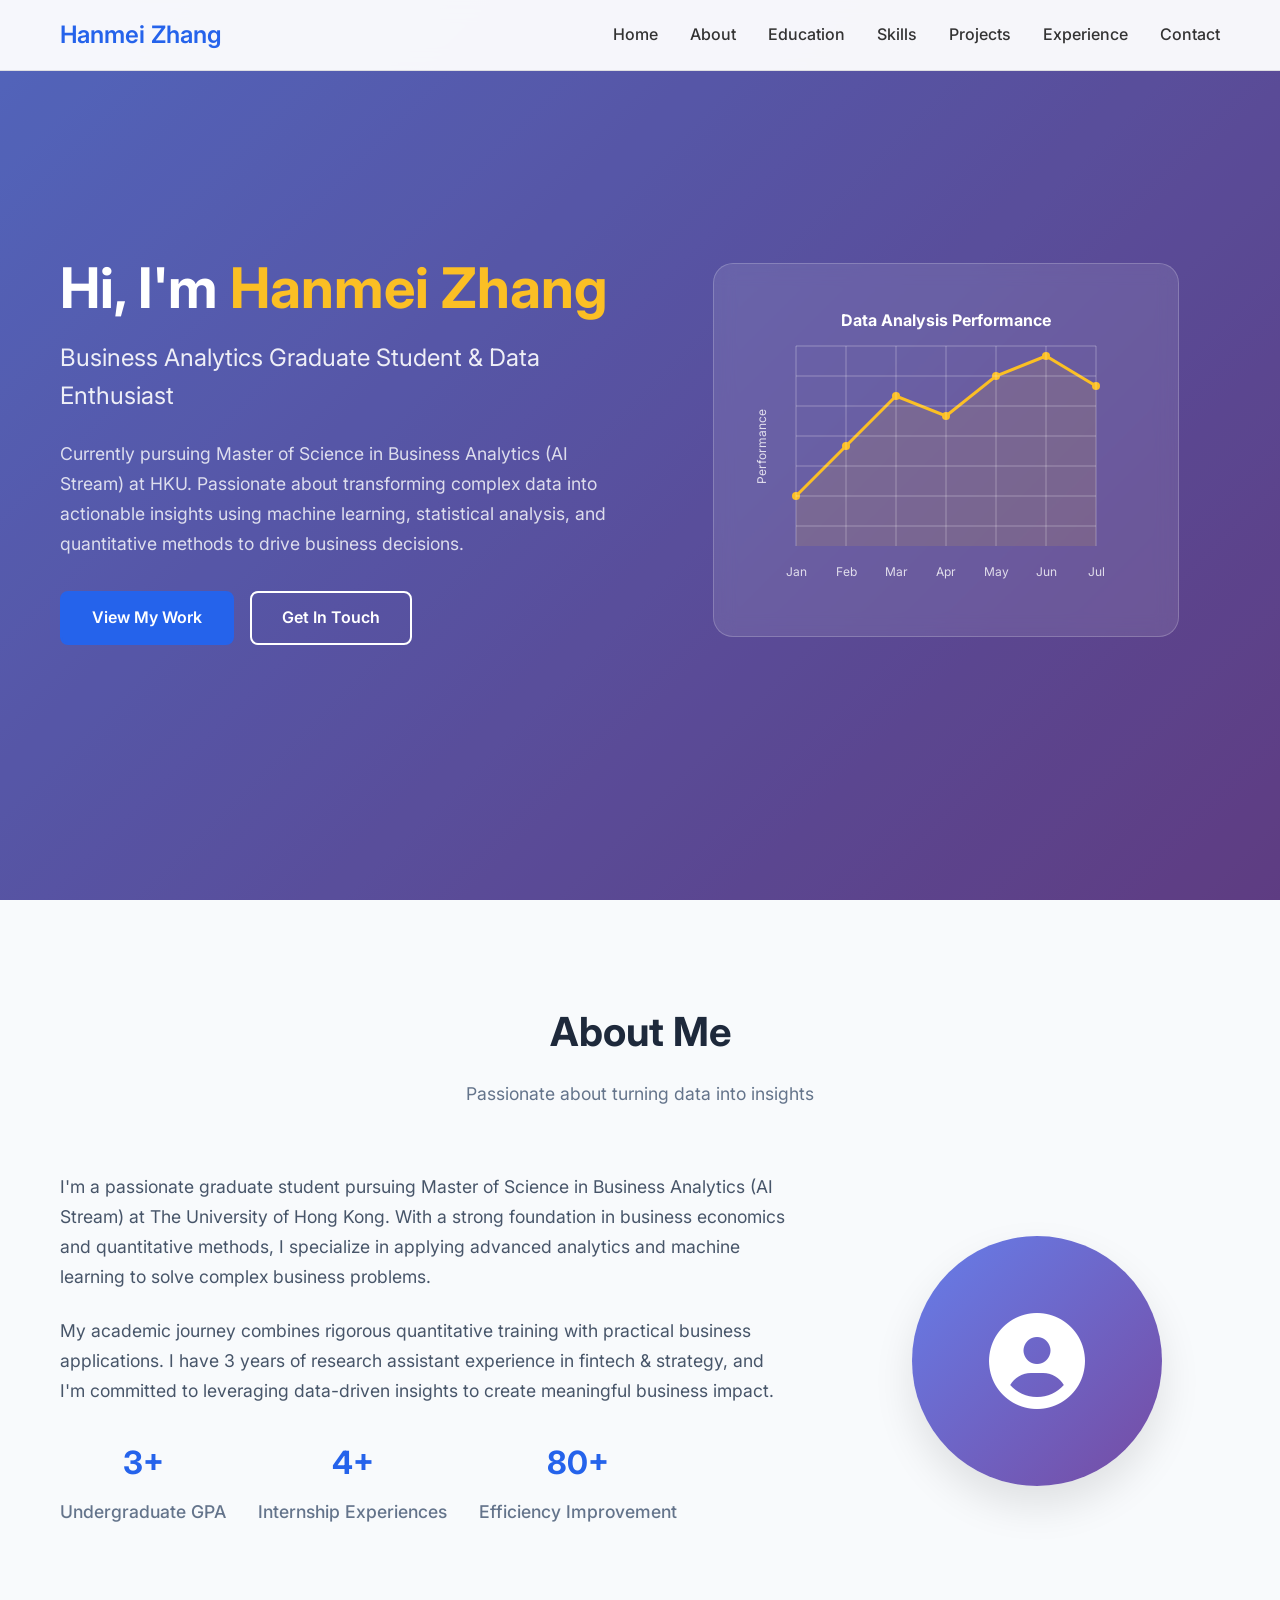
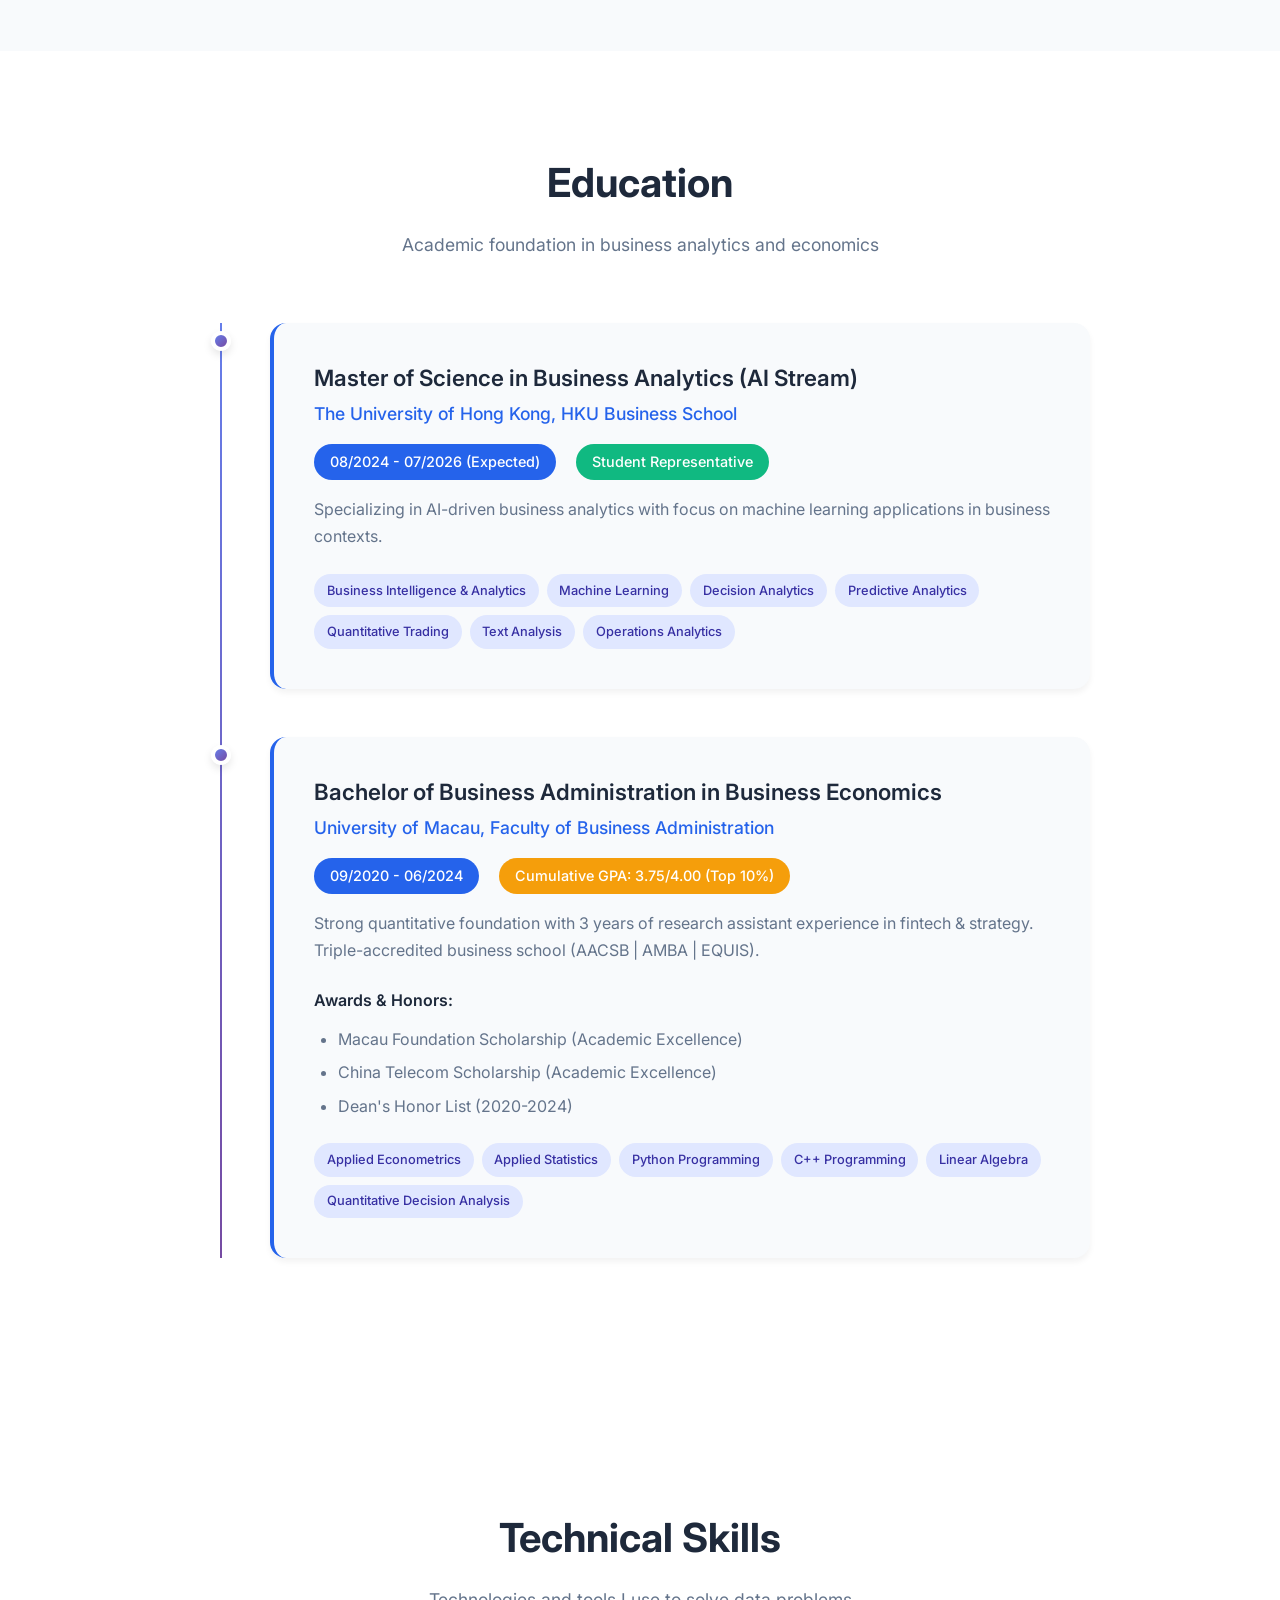
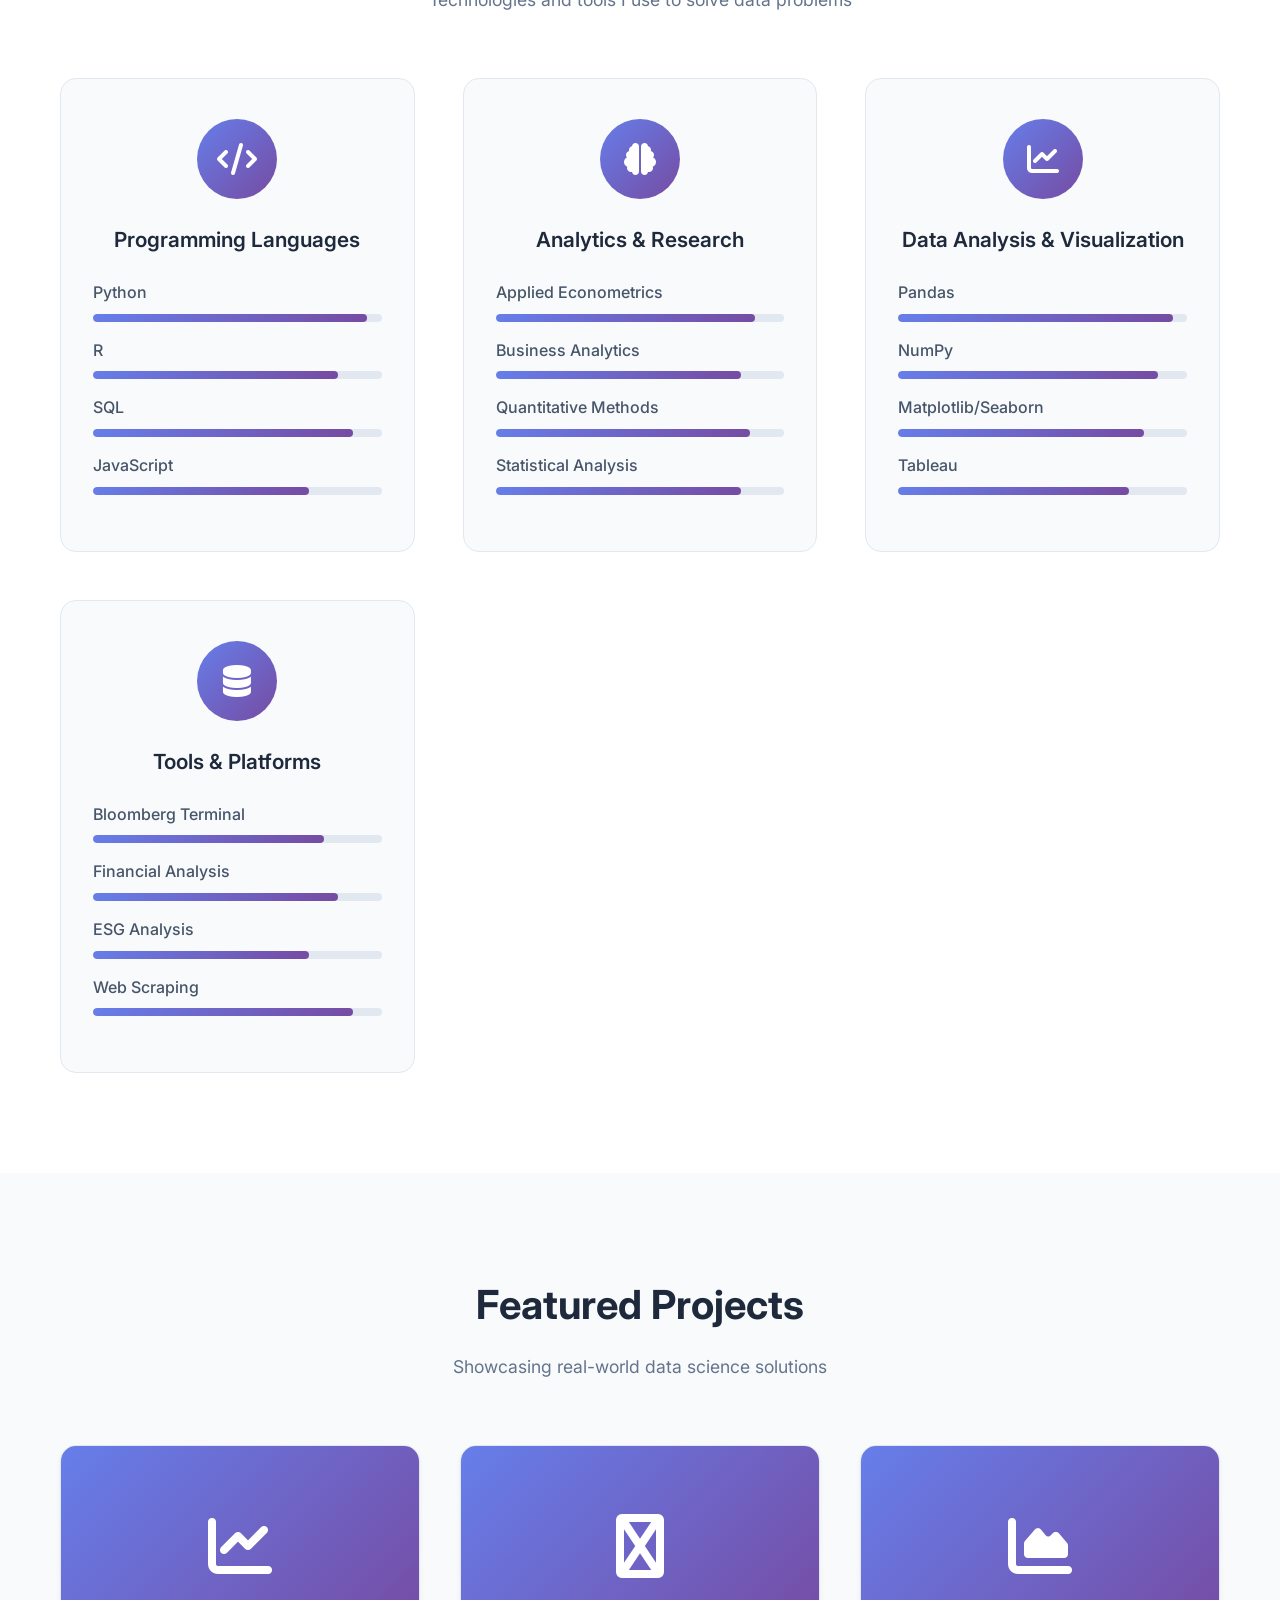
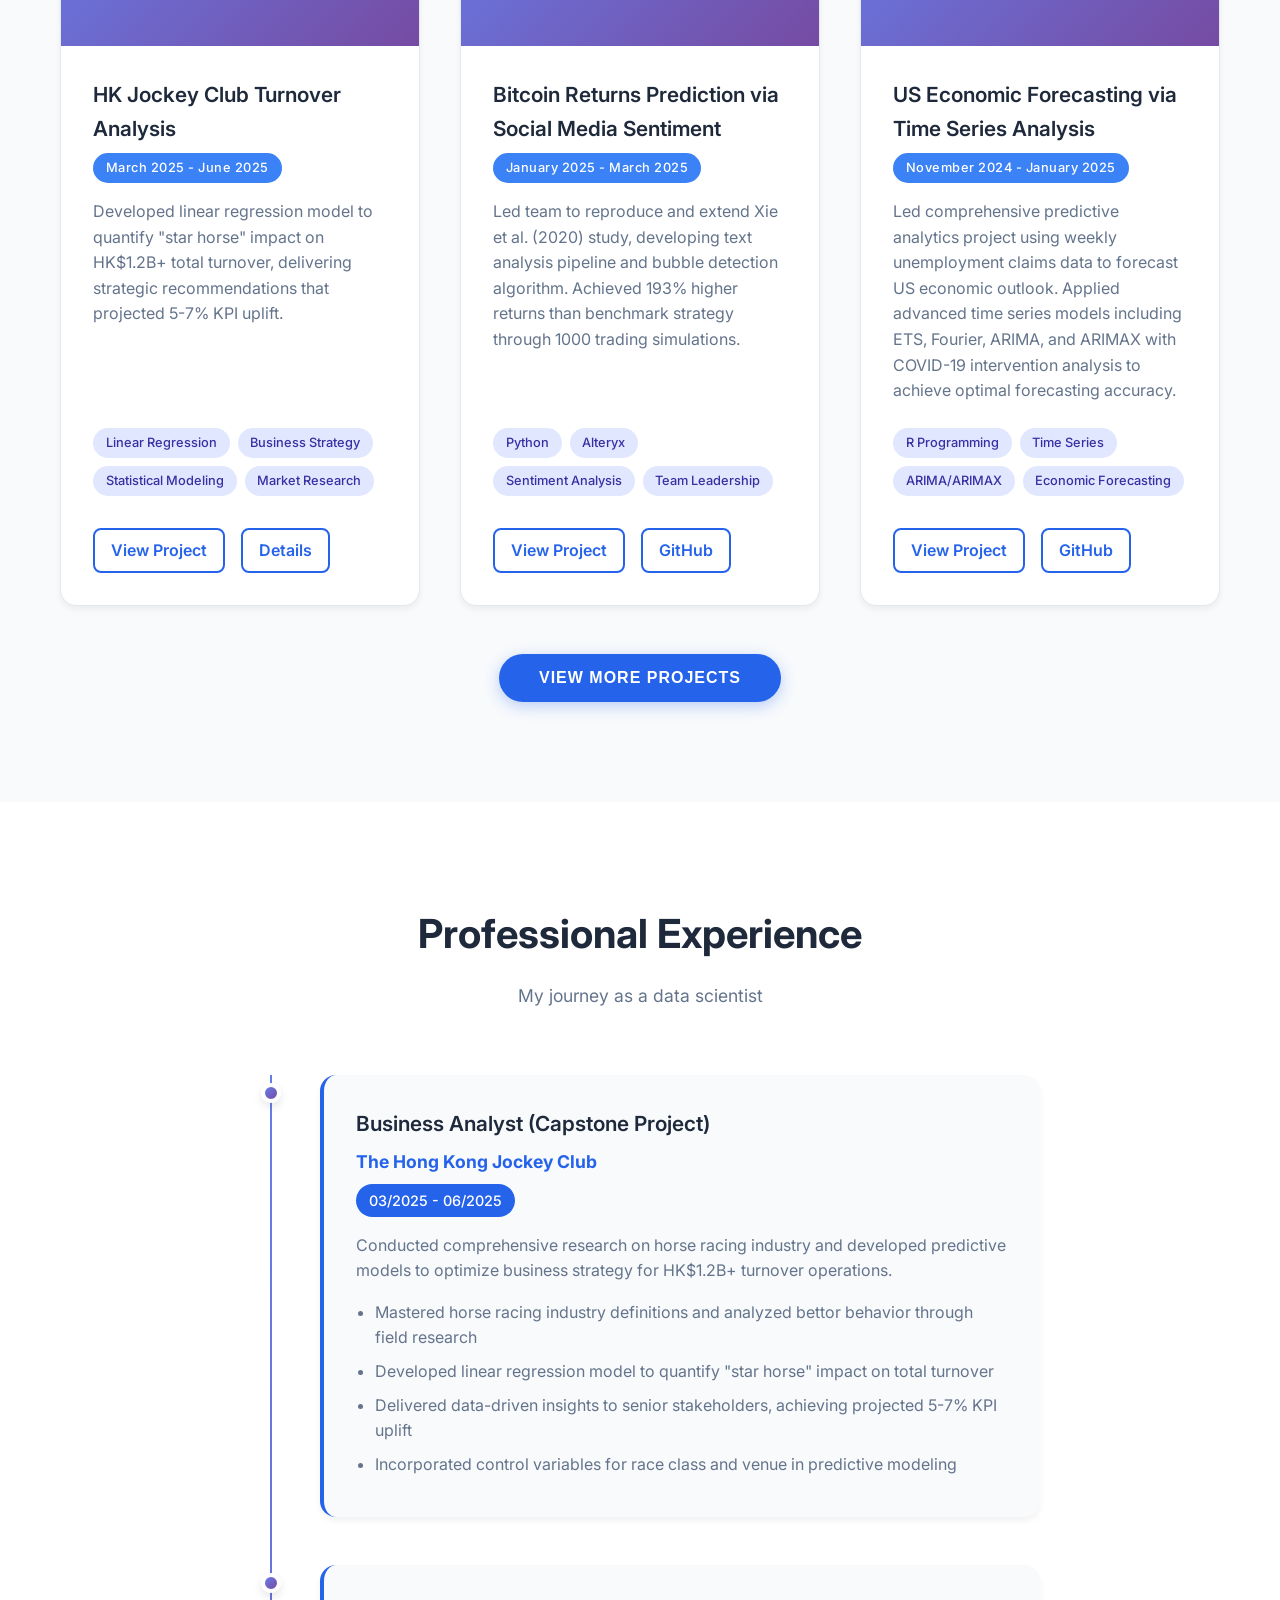
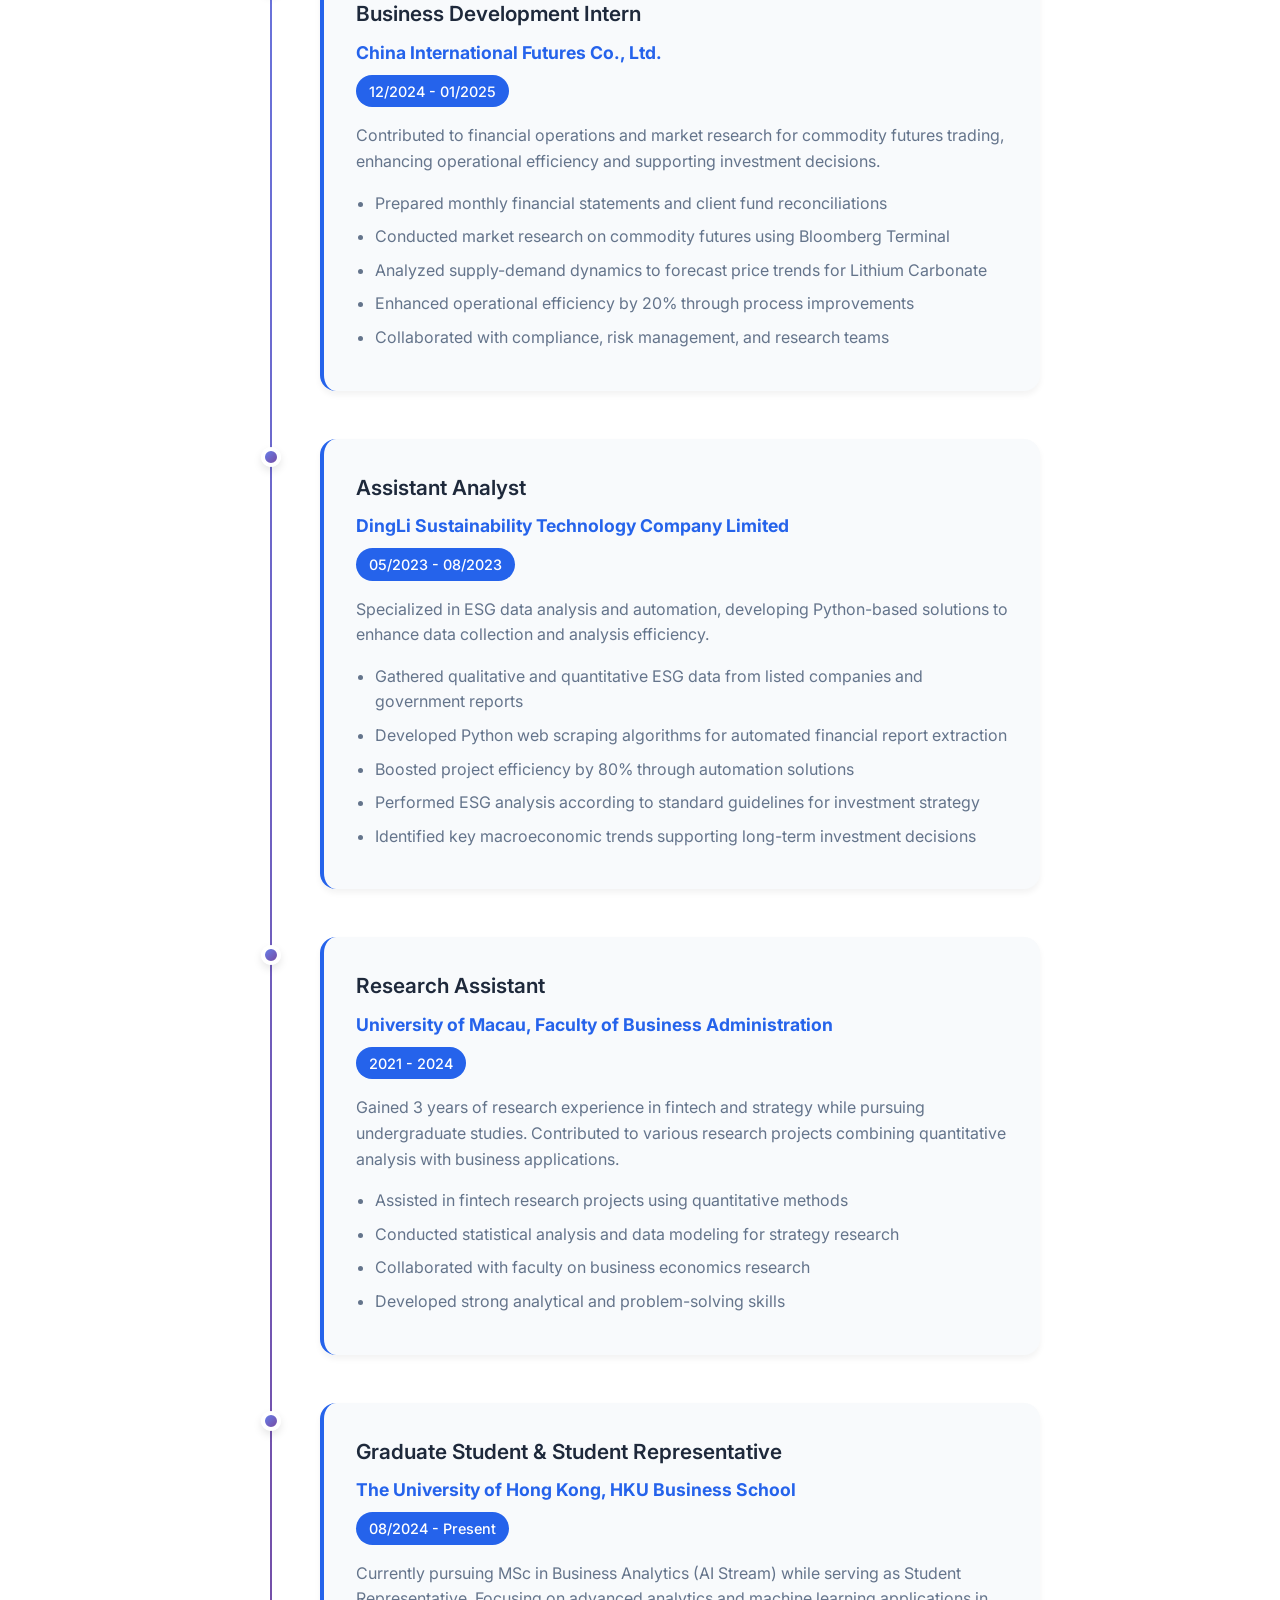
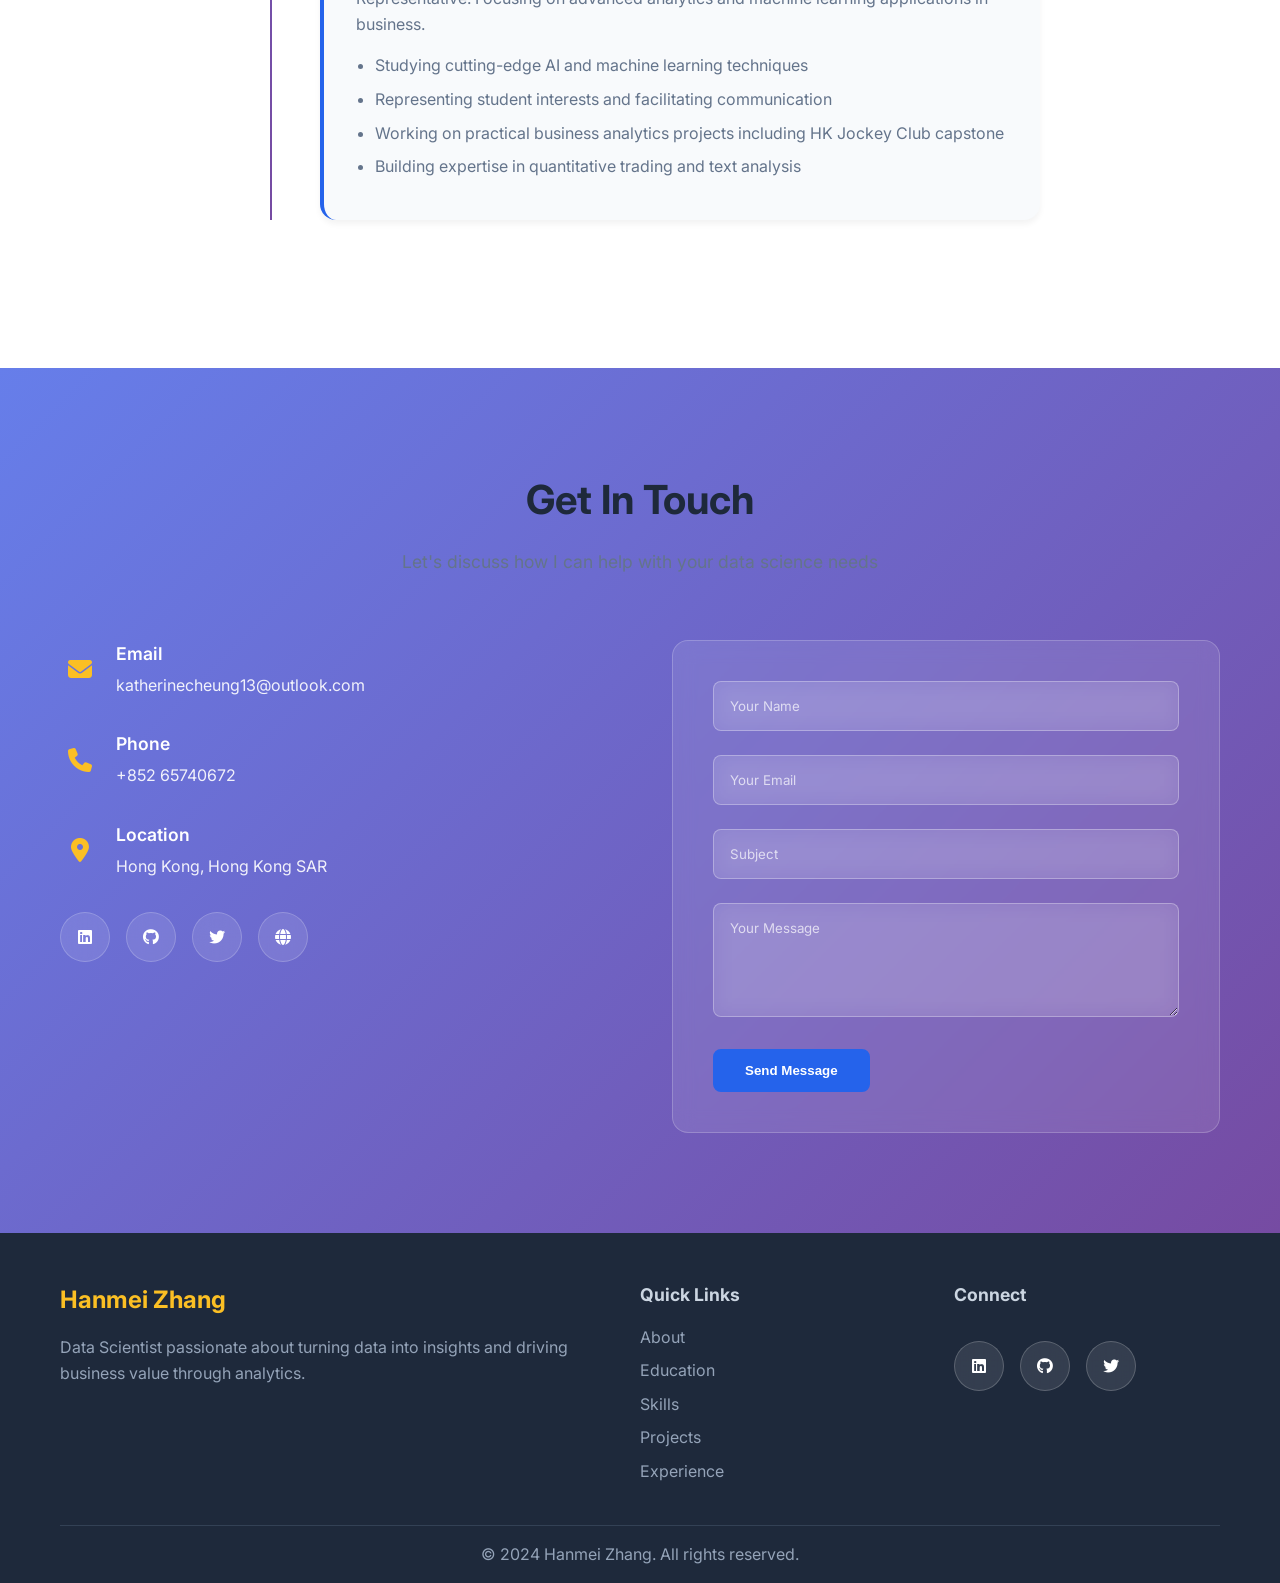
==== index.html @ e2e85708 "Add portfolio website files" ====
<!DOCTYPE html>
<html lang="en">
<head>
    <meta charset="UTF-8">
    <meta name="viewport" content="width=device-width, initial-scale=1.0">
    <title>Hanmei Zhang - Data Scientist</title>
    <link rel="stylesheet" href="styles.css">
    <link href="https://fonts.googleapis.com/css2?family=Inter:wght@300;400;500;600;700&display=swap" rel="stylesheet">
    <link rel="stylesheet" href="https://cdnjs.cloudflare.com/ajax/libs/font-awesome/6.4.0/css/all.min.css">
</head>
<body>
    <!-- Navigation -->
    <nav class="navbar">
        <div class="nav-container">
            <div class="nav-logo">
                <h2>Hanmei Zhang</h2>
            </div>
            <ul class="nav-menu">
                <li><a href="#home" class="nav-link">Home</a></li>
                <li><a href="#about" class="nav-link">About</a></li>
                <li><a href="#education" class="nav-link">Education</a></li>
                <li><a href="#skills" class="nav-link">Skills</a></li>
                <li><a href="#projects" class="nav-link">Projects</a></li>
                <li><a href="#experience" class="nav-link">Experience</a></li>
                <li><a href="#contact" class="nav-link">Contact</a></li>
            </ul>
            <div class="hamburger">
                <span class="bar"></span>
                <span class="bar"></span>
                <span class="bar"></span>
            </div>
        </div>
    </nav>

    <!-- Hero Section -->
    <section id="home" class="hero">
        <div class="hero-container">
            <div class="hero-content">
                <h1 class="hero-title">Hi, I'm <span class="highlight">Hanmei Zhang</span></h1>
                <h2 class="hero-subtitle">Business Analytics Graduate Student & Data Enthusiast</h2>
                <p class="hero-description">
                    Currently pursuing Master of Science in Business Analytics (AI Stream) at HKU. 
                    Passionate about transforming complex data into actionable insights using machine learning, 
                    statistical analysis, and quantitative methods to drive business decisions.
                </p>
                <div class="hero-buttons">
                    <a href="#projects" class="btn btn-primary">View My Work</a>
                    <a href="#contact" class="btn btn-secondary">Get In Touch</a>
                </div>
            </div>
            <div class="hero-image">
                <div class="data-visualization">
                    <canvas id="chartCanvas" width="400" height="300"></canvas>
                </div>
            </div>
        </div>
    </section>

    <!-- About Section -->
    <section id="about" class="about">
        <div class="container">
            <div class="section-header">
                <h2 class="section-title">About Me</h2>
                <p class="section-subtitle">Passionate about turning data into insights</p>
            </div>
            <div class="about-content">
                <div class="about-text">
                    <p>
                        I'm a passionate graduate student pursuing Master of Science in Business Analytics (AI Stream) 
                        at The University of Hong Kong. With a strong foundation in business economics and quantitative 
                        methods, I specialize in applying advanced analytics and machine learning to solve complex business problems.
                    </p>
                    <p>
                        My academic journey combines rigorous quantitative training with practical business applications. 
                        I have 3 years of research assistant experience in fintech & strategy, and I'm committed to 
                        leveraging data-driven insights to create meaningful business impact.
                    </p>
                    <div class="about-stats">
                        <div class="stat">
                            <h3>3.75</h3>
                            <p>Undergraduate GPA</p>
                        </div>
                        <div class="stat">
                            <h3>4+</h3>
                            <p>Internship Experiences</p>
                        </div>
                        <div class="stat">
                            <h3>80%</h3>
                            <p>Efficiency Improvement</p>
                        </div>
                    </div>
                </div>
                <div class="about-image">
                    <div class="image-placeholder">
                        <i class="fas fa-user-circle"></i>
                    </div>
                </div>
            </div>
        </div>
    </section>

    <!-- Education Section -->
    <section id="education" class="education">
        <div class="container">
            <div class="section-header">
                <h2 class="section-title">Education</h2>
                <p class="section-subtitle">Academic foundation in business analytics and economics</p>
            </div>
            <div class="education-timeline">
                <div class="education-item">
                    <div class="education-dot"></div>
                    <div class="education-content">
                        <h3>Master of Science in Business Analytics (AI Stream)</h3>
                        <h4>The University of Hong Kong, HKU Business School</h4>
                        <span class="education-date">08/2024 - 07/2026 (Expected)</span>
                        <span class="education-role">Student Representative</span>
                        <p>Specializing in AI-driven business analytics with focus on machine learning applications in business contexts.</p>
                        <div class="course-tags">
                            <span class="course-tag">Business Intelligence & Analytics</span>
                            <span class="course-tag">Machine Learning</span>
                            <span class="course-tag">Decision Analytics</span>
                            <span class="course-tag">Predictive Analytics</span>
                            <span class="course-tag">Quantitative Trading</span>
                            <span class="course-tag">Text Analysis</span>
                            <span class="course-tag">Operations Analytics</span>
                        </div>
                    </div>
                </div>
                <div class="education-item">
                    <div class="education-dot"></div>
                    <div class="education-content">
                        <h3>Bachelor of Business Administration in Business Economics</h3>
                        <h4>University of Macau, Faculty of Business Administration</h4>
                        <span class="education-date">09/2020 - 06/2024</span>
                        <span class="education-gpa">Cumulative GPA: 3.75/4.00 (Top 10%)</span>
                        <p>Strong quantitative foundation with 3 years of research assistant experience in fintech & strategy. Triple-accredited business school (AACSB | AMBA | EQUIS).</p>
                        <div class="achievements">
                            <h5>Awards & Honors:</h5>
                            <ul>
                                <li>Macau Foundation Scholarship (Academic Excellence)</li>
                                <li>China Telecom Scholarship (Academic Excellence)</li>
                                <li>Dean's Honor List (2020-2024)</li>
                            </ul>
                        </div>
                        <div class="course-tags">
                            <span class="course-tag">Applied Econometrics</span>
                            <span class="course-tag">Applied Statistics</span>
                            <span class="course-tag">Python Programming</span>
                            <span class="course-tag">C++ Programming</span>
                            <span class="course-tag">Linear Algebra</span>
                            <span class="course-tag">Quantitative Decision Analysis</span>
                        </div>
                    </div>
                </div>
            </div>
        </div>
    </section>

    <!-- Skills Section -->
    <section id="skills" class="skills">
        <div class="container">
            <div class="section-header">
                <h2 class="section-title">Technical Skills</h2>
                <p class="section-subtitle">Technologies and tools I use to solve data problems</p>
            </div>
            <div class="skills-grid">
                <div class="skill-category">
                    <div class="category-icon">
                        <i class="fas fa-code"></i>
                    </div>
                    <h3>Programming Languages</h3>
                    <div class="skill-items">
                        <div class="skill-item">
                            <span>Python</span>
                            <div class="skill-bar">
                                <div class="skill-progress" data-width="95"></div>
                            </div>
                        </div>
                        <div class="skill-item">
                            <span>R</span>
                            <div class="skill-bar">
                                <div class="skill-progress" data-width="85"></div>
                            </div>
                        </div>
                        <div class="skill-item">
                            <span>SQL</span>
                            <div class="skill-bar">
                                <div class="skill-progress" data-width="90"></div>
                            </div>
                        </div>
                        <div class="skill-item">
                            <span>JavaScript</span>
                            <div class="skill-bar">
                                <div class="skill-progress" data-width="75"></div>
                            </div>
                        </div>
                    </div>
                </div>
                <div class="skill-category">
                    <div class="category-icon">
                        <i class="fas fa-brain"></i>
                    </div>
                    <h3>Analytics & Research</h3>
                    <div class="skill-items">
                        <div class="skill-item">
                            <span>Applied Econometrics</span>
                            <div class="skill-bar">
                                <div class="skill-progress" data-width="90"></div>
                            </div>
                        </div>
                        <div class="skill-item">
                            <span>Business Analytics</span>
                            <div class="skill-bar">
                                <div class="skill-progress" data-width="85"></div>
                            </div>
                        </div>
                        <div class="skill-item">
                            <span>Quantitative Methods</span>
                            <div class="skill-bar">
                                <div class="skill-progress" data-width="88"></div>
                            </div>
                        </div>
                        <div class="skill-item">
                            <span>Statistical Analysis</span>
                            <div class="skill-bar">
                                <div class="skill-progress" data-width="85"></div>
                            </div>
                        </div>
                    </div>
                </div>
                <div class="skill-category">
                    <div class="category-icon">
                        <i class="fas fa-chart-line"></i>
                    </div>
                    <h3>Data Analysis & Visualization</h3>
                    <div class="skill-items">
                        <div class="skill-item">
                            <span>Pandas</span>
                            <div class="skill-bar">
                                <div class="skill-progress" data-width="95"></div>
                            </div>
                        </div>
                        <div class="skill-item">
                            <span>NumPy</span>
                            <div class="skill-bar">
                                <div class="skill-progress" data-width="90"></div>
                            </div>
                        </div>
                        <div class="skill-item">
                            <span>Matplotlib/Seaborn</span>
                            <div class="skill-bar">
                                <div class="skill-progress" data-width="85"></div>
                            </div>
                        </div>
                        <div class="skill-item">
                            <span>Tableau</span>
                            <div class="skill-bar">
                                <div class="skill-progress" data-width="80"></div>
                            </div>
                        </div>
                    </div>
                </div>
                <div class="skill-category">
                    <div class="category-icon">
                        <i class="fas fa-database"></i>
                    </div>
                    <h3>Tools & Platforms</h3>
                    <div class="skill-items">
                        <div class="skill-item">
                            <span>Bloomberg Terminal</span>
                            <div class="skill-bar">
                                <div class="skill-progress" data-width="80"></div>
                            </div>
                        </div>
                        <div class="skill-item">
                            <span>Financial Analysis</span>
                            <div class="skill-bar">
                                <div class="skill-progress" data-width="85"></div>
                            </div>
                        </div>
                        <div class="skill-item">
                            <span>ESG Analysis</span>
                            <div class="skill-bar">
                                <div class="skill-progress" data-width="75"></div>
                            </div>
                        </div>
                        <div class="skill-item">
                            <span>Web Scraping</span>
                            <div class="skill-bar">
                                <div class="skill-progress" data-width="90"></div>
                            </div>
                        </div>
                    </div>
                </div>
            </div>
        </div>
    </section>

    <!-- Projects Section -->
    <section id="projects" class="projects">
        <div class="container">
            <div class="section-header">
                <h2 class="section-title">Featured Projects</h2>
                <p class="section-subtitle">Showcasing real-world data science solutions</p>
            </div>
            <div class="projects-grid">
                <div class="project-card">
                    <div class="project-image">
                        <i class="fas fa-chart-line"></i>
                    </div>
                    <div class="project-content">
                        <h3>HK Jockey Club Turnover Analysis</h3>
                        <span class="project-period">March 2025 - June 2025</span>
                        <p>Developed linear regression model to quantify "star horse" impact on HK$1.2B+ total turnover, delivering strategic recommendations that projected 5-7% KPI uplift.</p>
                        <div class="project-tags">
                            <span class="tag">Linear Regression</span>
                            <span class="tag">Business Strategy</span>
                            <span class="tag">Statistical Modeling</span>
                            <span class="tag">Market Research</span>
                        </div>
                        <div class="project-links">
                            <a href="#" class="project-link">View Project</a>
                            <a href="#" class="project-link">Details</a>
                        </div>
                    </div>
                </div>
                <div class="project-card">
                    <div class="project-image">
                        <i class="fas fa-bitcoin"></i>
                    </div>
                    <div class="project-content">
                        <h3>Bitcoin Returns Prediction via Social Media Sentiment</h3>
                        <span class="project-period">January 2025 - March 2025</span>
                        <p>Led team to reproduce and extend Xie et al. (2020) study, developing text analysis pipeline and bubble detection algorithm. Achieved 193% higher returns than benchmark strategy through 1000 trading simulations.</p>
                        <div class="project-tags">
                            <span class="tag">Python</span>
                            <span class="tag">Alteryx</span>
                            <span class="tag">Sentiment Analysis</span>
                            <span class="tag">Team Leadership</span>
                        </div>
                        <div class="project-links">
                            <a href="#" class="project-link">View Project</a>
                            <a href="#" class="project-link">GitHub</a>
                        </div>
                    </div>
                </div>
                <div class="project-card">
                    <div class="project-image">
                        <i class="fas fa-chart-area"></i>
                    </div>
                    <div class="project-content">
                        <h3>US Economic Forecasting via Time Series Analysis</h3>
                        <span class="project-period">November 2024 - January 2025</span>
                        <p>Led comprehensive predictive analytics project using weekly unemployment claims data to forecast US economic outlook. Applied advanced time series models including ETS, Fourier, ARIMA, and ARIMAX with COVID-19 intervention analysis to achieve optimal forecasting accuracy.</p>
                        <div class="project-tags">
                            <span class="tag">R Programming</span>
                            <span class="tag">Time Series</span>
                            <span class="tag">ARIMA/ARIMAX</span>
                            <span class="tag">Economic Forecasting</span>
                        </div>
                        <div class="project-links">
                            <a href="#" class="project-link">View Project</a>
                            <a href="#" class="project-link">GitHub</a>
                        </div>
                    </div>
                </div>
            </div>
            
            <!-- More Projects Button -->
            <div class="more-projects-container">
                <button id="viewMoreBtn" class="btn btn-primary view-more-btn">View More Projects</button>
            </div>
            
            <!-- Additional Projects (Hidden initially) -->
            <div class="additional-projects" id="additionalProjects" style="display: none;">
                <div class="projects-grid">
                    <div class="project-card">
                        <div class="project-image">
                            <i class="fas fa-globe"></i>
                        </div>
                        <div class="project-content">
                            <h3>Global Supply Chain Optimization via Monte Carlo Analysis</h3>
                            <span class="project-period">October 2024 - November 2024</span>
                            <p>Spearheaded comprehensive operations research case study optimizing dual-sourcing strategy for global manufacturing. Implemented sophisticated base-surge allocation model using 1,000 Monte Carlo simulations to maximize operational efficiency while minimizing inventory costs across near and offshore production facilities.</p>
                            <div class="project-tags">
                                <span class="tag">Python</span>
                                <span class="tag">Monte Carlo</span>
                                <span class="tag">Operations Research</span>
                                <span class="tag">Supply Chain</span>
                            </div>
                            <div class="project-links">
                                <a href="#" class="project-link">View Project</a>
                                <a href="#" class="project-link">Analysis</a>
                            </div>
                        </div>
                    </div>
                    
                    <div class="project-card">
                        <div class="project-image">
                            <i class="fas fa-chart-pie"></i>
                        </div>
                        <div class="project-content">
                            <h3>Advanced Portfolio Optimization via Robust Hedge Regression</h3>
                            <span class="project-period">April 2023 - July 2024</span>
                            <p>Conducted extensive research on machine learning-based trading strategies as Research Assistant at University of Macau. Authored comprehensive 109-page technical report detailing advanced trading indicators, algorithmic rules, and sophisticated risk management frameworks with successful backtesting validation.</p>
                            <div class="project-tags">
                                <span class="tag">Machine Learning</span>
                                <span class="tag">Financial Trading</span>
                                <span class="tag">Risk Management</span>
                                <span class="tag">Backtesting</span>
                            </div>
                            <div class="project-links">
                                <a href="#" class="project-link">View Project</a>
                                <a href="#" class="project-link">Report</a>
                            </div>
                        </div>
                    </div>
                    
                    <div class="project-card">
                        <div class="project-image">
                            <i class="fas fa-leaf"></i>
                        </div>
                        <div class="project-content">
                            <h3>ESG Data Analysis & Investment Strategy Automation</h3>
                            <span class="project-period">May 2023 - August 2023</span>
                            <p>Revolutionized ESG data collection and analysis workflow through advanced Python automation. Developed sophisticated web scraping algorithms to extract ESG metrics from financial reports, achieving 80% efficiency improvement in sustainability investment analysis.</p>
                            <div class="project-tags">
                                <span class="tag">Python</span>
                                <span class="tag">Web Scraping</span>
                                <span class="tag">ESG Analysis</span>
                                <span class="tag">Automation</span>
                            </div>
                            <div class="project-links">
                                <a href="#" class="project-link">View Project</a>
                                <a href="#" class="project-link">GitHub</a>
                            </div>
                        </div>
                    </div>
                    
                    <div class="project-card">
                        <div class="project-image">
                            <i class="fas fa-basketball-ball"></i>
                        </div>
                        <div class="project-content">
                            <h3>Sports Analytics: NBA Performance Psychology Research</h3>
                            <span class="project-period">April 2022 - April 2023</span>
                            <p>Conducted comprehensive behavioral economics research analyzing comeback catalysts versus loss aversion in professional basketball. Meticulously processed 800+ NBA games spanning 10 seasons (86,000+ data points) achieving 99.8% accuracy through advanced Python-based anomaly detection and data validation algorithms.</p>
                            <div class="project-tags">
                                <span class="tag">Python</span>
                                <span class="tag">Sports Analytics</span>
                                <span class="tag">Data Cleaning</span>
                                <span class="tag">Behavioral Economics</span>
                            </div>
                            <div class="project-links">
                                <a href="#" class="project-link">View Project</a>
                                <a href="#" class="project-link">Data</a>
                            </div>
                        </div>
                    </div>
                </div>
                
                <!-- Show Less Button -->
                <div class="more-projects-container">
                    <button id="showLessBtn" class="btn btn-secondary view-more-btn">Show Less Projects</button>
                </div>
            </div>
        </div>
    </section>

    <!-- Experience Section -->
    <section id="experience" class="experience">
        <div class="container">
            <div class="section-header">
                <h2 class="section-title">Professional Experience</h2>
                <p class="section-subtitle">My journey as a data scientist</p>
            </div>
            <div class="timeline">
                <div class="timeline-item">
                    <div class="timeline-dot"></div>
                    <div class="timeline-content">
                        <h3>Business Analyst (Capstone Project)</h3>
                        <h4>The Hong Kong Jockey Club</h4>
                        <span class="timeline-date">03/2025 - 06/2025</span>
                        <p>Conducted comprehensive research on horse racing industry and developed predictive models to optimize business strategy for HK$1.2B+ turnover operations.</p>
                        <ul>
                            <li>Mastered horse racing industry definitions and analyzed bettor behavior through field research</li>
                            <li>Developed linear regression model to quantify "star horse" impact on total turnover</li>
                            <li>Delivered data-driven insights to senior stakeholders, achieving projected 5-7% KPI uplift</li>
                            <li>Incorporated control variables for race class and venue in predictive modeling</li>
                        </ul>
                    </div>
                </div>
                <div class="timeline-item">
                    <div class="timeline-dot"></div>
                    <div class="timeline-content">
                        <h3>Business Development Intern</h3>
                        <h4>China International Futures Co., Ltd.</h4>
                        <span class="timeline-date">12/2024 - 01/2025</span>
                        <p>Contributed to financial operations and market research for commodity futures trading, enhancing operational efficiency and supporting investment decisions.</p>
                        <ul>
                            <li>Prepared monthly financial statements and client fund reconciliations</li>
                            <li>Conducted market research on commodity futures using Bloomberg Terminal</li>
                            <li>Analyzed supply-demand dynamics to forecast price trends for Lithium Carbonate</li>
                            <li>Enhanced operational efficiency by 20% through process improvements</li>
                            <li>Collaborated with compliance, risk management, and research teams</li>
                        </ul>
                    </div>
                </div>
                <div class="timeline-item">
                    <div class="timeline-dot"></div>
                    <div class="timeline-content">
                        <h3>Assistant Analyst</h3>
                        <h4>DingLi Sustainability Technology Company Limited</h4>
                        <span class="timeline-date">05/2023 - 08/2023</span>
                        <p>Specialized in ESG data analysis and automation, developing Python-based solutions to enhance data collection and analysis efficiency.</p>
                        <ul>
                            <li>Gathered qualitative and quantitative ESG data from listed companies and government reports</li>
                            <li>Developed Python web scraping algorithms for automated financial report extraction</li>
                            <li>Boosted project efficiency by 80% through automation solutions</li>
                            <li>Performed ESG analysis according to standard guidelines for investment strategy</li>
                            <li>Identified key macroeconomic trends supporting long-term investment decisions</li>
                        </ul>
                    </div>
                </div>
                <div class="timeline-item">
                    <div class="timeline-dot"></div>
                    <div class="timeline-content">
                        <h3>Research Assistant</h3>
                        <h4>University of Macau, Faculty of Business Administration</h4>
                        <span class="timeline-date">2021 - 2024</span>
                        <p>Gained 3 years of research experience in fintech and strategy while pursuing undergraduate studies. Contributed to various research projects combining quantitative analysis with business applications.</p>
                        <ul>
                            <li>Assisted in fintech research projects using quantitative methods</li>
                            <li>Conducted statistical analysis and data modeling for strategy research</li>
                            <li>Collaborated with faculty on business economics research</li>
                            <li>Developed strong analytical and problem-solving skills</li>
                        </ul>
                    </div>
                </div>
                <div class="timeline-item">
                    <div class="timeline-dot"></div>
                    <div class="timeline-content">
                        <h3>Graduate Student & Student Representative</h3>
                        <h4>The University of Hong Kong, HKU Business School</h4>
                        <span class="timeline-date">08/2024 - Present</span>
                        <p>Currently pursuing MSc in Business Analytics (AI Stream) while serving as Student Representative. Focusing on advanced analytics and machine learning applications in business.</p>
                        <ul>
                            <li>Studying cutting-edge AI and machine learning techniques</li>
                            <li>Representing student interests and facilitating communication</li>
                            <li>Working on practical business analytics projects including HK Jockey Club capstone</li>
                            <li>Building expertise in quantitative trading and text analysis</li>
                        </ul>
                    </div>
                </div>
            </div>
        </div>
    </section>

    <!-- Contact Section -->
    <section id="contact" class="contact">
        <div class="container">
            <div class="section-header">
                <h2 class="section-title">Get In Touch</h2>
                <p class="section-subtitle">Let's discuss how I can help with your data science needs</p>
            </div>
            <div class="contact-content">
                <div class="contact-info">
                    <div class="contact-item">
                        <i class="fas fa-envelope"></i>
                        <div>
                            <h4>Email</h4>
                            <p><a href="mailto:katherinecheung13@outlook.com" style="color: inherit; text-decoration: none;">katherinecheung13@outlook.com</a></p>
                        </div>
                    </div>
                    <div class="contact-item">
                        <i class="fas fa-phone"></i>
                        <div>
                            <h4>Phone</h4>
                            <p><a href="tel:+85265740672" style="color: inherit; text-decoration: none;">+852 65740672</a></p>
                        </div>
                    </div>
                    <div class="contact-item">
                        <i class="fas fa-map-marker-alt"></i>
                        <div>
                            <h4>Location</h4>
                            <p>Hong Kong, Hong Kong SAR</p>
                        </div>
                    </div>
                    <div class="social-links">
                        <a href="https://www.linkedin.com/in/hanmei-zhang-505009212" class="social-link" target="_blank"><i class="fab fa-linkedin"></i></a>
                        <a href="https://github.com/KatherineCheung" class="social-link" target="_blank"><i class="fab fa-github"></i></a>
                        <a href="#" class="social-link"><i class="fab fa-twitter"></i></a>
                        <a href="#" class="social-link"><i class="fas fa-globe"></i></a>
                    </div>
                </div>
                <form class="contact-form">
                    <div class="form-group">
                        <input type="text" id="name" name="name" placeholder="Your Name" required>
                    </div>
                    <div class="form-group">
                        <input type="email" id="email" name="email" placeholder="Your Email" required>
                    </div>
                    <div class="form-group">
                        <input type="text" id="subject" name="subject" placeholder="Subject" required>
                    </div>
                    <div class="form-group">
                        <textarea id="message" name="message" rows="5" placeholder="Your Message" required></textarea>
                    </div>
                    <button type="submit" class="btn btn-primary">Send Message</button>
                </form>
            </div>
        </div>
    </section>

    <!-- Footer -->
    <footer class="footer">
        <div class="container">
            <div class="footer-content">
                <div class="footer-section">
                    <h3>Hanmei Zhang</h3>
                    <p>Data Scientist passionate about turning data into insights and driving business value through analytics.</p>
                </div>
                <div class="footer-section">
                    <h4>Quick Links</h4>
                    <ul>
                        <li><a href="#about">About</a></li>
                        <li><a href="#education">Education</a></li>
                        <li><a href="#skills">Skills</a></li>
                        <li><a href="#projects">Projects</a></li>
                        <li><a href="#experience">Experience</a></li>
                    </ul>
                </div>
                <div class="footer-section">
                    <h4>Connect</h4>
                    <div class="social-links">
                        <a href="https://www.linkedin.com/in/hanmei-zhang-505009212" class="social-link" target="_blank"><i class="fab fa-linkedin"></i></a>
                        <a href="https://github.com/KatherineCheung" class="social-link" target="_blank"><i class="fab fa-github"></i></a>
                        <a href="#" class="social-link"><i class="fab fa-twitter"></i></a>
                    </div>
                </div>
            </div>
            <div class="footer-bottom">
                <p>&copy; 2024 Hanmei Zhang. All rights reserved.</p>
            </div>
        </div>
    </footer>

    <script src="script.js"></script>
</body>
</html>
---- styles.css ----
/* Reset and Base Styles */
* {
    margin: 0;
    padding: 0;
    box-sizing: border-box;
}

body {
    font-family: 'Inter', sans-serif;
    line-height: 1.6;
    color: #333;
    overflow-x: hidden;
}

.container {
    max-width: 1200px;
    margin: 0 auto;
    padding: 0 20px;
}

/* Navigation */
.navbar {
    position: fixed;
    top: 0;
    width: 100%;
    background: rgba(255, 255, 255, 0.95);
    backdrop-filter: blur(10px);
    border-bottom: 1px solid rgba(0, 0, 0, 0.1);
    z-index: 1000;
    transition: all 0.3s ease;
}

.nav-container {
    max-width: 1200px;
    margin: 0 auto;
    padding: 0 20px;
    display: flex;
    justify-content: space-between;
    align-items: center;
    height: 70px;
}

.nav-logo h2 {
    color: #2563eb;
    font-weight: 600;
}

.nav-menu {
    display: flex;
    list-style: none;
    gap: 2rem;
}

.nav-link {
    text-decoration: none;
    color: #333;
    font-weight: 500;
    transition: color 0.3s ease;
    position: relative;
}

.nav-link:hover {
    color: #2563eb;
}

.nav-link::after {
    content: '';
    position: absolute;
    bottom: -5px;
    left: 0;
    width: 0;
    height: 2px;
    background: #2563eb;
    transition: width 0.3s ease;
}

.nav-link:hover::after {
    width: 100%;
}

.hamburger {
    display: none;
    flex-direction: column;
    cursor: pointer;
}

.bar {
    width: 25px;
    height: 3px;
    background: #333;
    margin: 3px 0;
    transition: 0.3s;
}

/* Hero Section */
.hero {
    min-height: 100vh;
    display: flex;
    align-items: center;
    background: linear-gradient(135deg, #667eea 0%, #764ba2 100%);
    color: white;
    position: relative;
    overflow: hidden;
}

.hero::before {
    content: '';
    position: absolute;
    top: 0;
    left: 0;
    right: 0;
    bottom: 0;
    background: rgba(0, 0, 0, 0.2);
}

.hero-container {
    max-width: 1200px;
    margin: 0 auto;
    padding: 0 20px;
    display: grid;
    grid-template-columns: 1fr 1fr;
    gap: 4rem;
    align-items: center;
    position: relative;
    z-index: 1;
}

.hero-title {
    font-size: 3.5rem;
    font-weight: 700;
    margin-bottom: 1rem;
    line-height: 1.2;
}

.highlight {
    color: #fbbf24;
}

.hero-subtitle {
    font-size: 1.5rem;
    font-weight: 400;
    margin-bottom: 1.5rem;
    opacity: 0.9;
}

.hero-description {
    font-size: 1.1rem;
    margin-bottom: 2rem;
    opacity: 0.8;
    line-height: 1.7;
}

.hero-buttons {
    display: flex;
    gap: 1rem;
    flex-wrap: wrap;
}

.btn {
    padding: 12px 30px;
    border-radius: 8px;
    text-decoration: none;
    font-weight: 600;
    transition: all 0.3s ease;
    display: inline-block;
    text-align: center;
}

.btn-primary {
    background: #2563eb;
    color: white;
    border: 2px solid #2563eb;
}

.btn-primary:hover {
    background: transparent;
    color: #2563eb;
    background: white;
}

.btn-secondary {
    background: transparent;
    color: white;
    border: 2px solid white;
}

.btn-secondary:hover {
    background: white;
    color: #2563eb;
}

.hero-image {
    display: flex;
    justify-content: center;
    align-items: center;
}

.data-visualization {
    background: rgba(255, 255, 255, 0.1);
    border-radius: 20px;
    padding: 2rem;
    backdrop-filter: blur(10px);
    border: 1px solid rgba(255, 255, 255, 0.2);
}

/* About Section */
.about {
    padding: 100px 0;
    background: #f8fafc;
}

.section-header {
    text-align: center;
    margin-bottom: 4rem;
}

.section-title {
    font-size: 2.5rem;
    font-weight: 700;
    margin-bottom: 1rem;
    color: #1e293b;
}

.section-subtitle {
    font-size: 1.1rem;
    color: #64748b;
    max-width: 600px;
    margin: 0 auto;
}

.about-content {
    display: grid;
    grid-template-columns: 2fr 1fr;
    gap: 4rem;
    align-items: center;
}

.about-text p {
    font-size: 1.1rem;
    margin-bottom: 1.5rem;
    color: #475569;
    line-height: 1.7;
}

.about-stats {
    display: flex;
    gap: 2rem;
    margin-top: 2rem;
}

.stat {
    text-align: center;
}

.stat h3 {
    font-size: 2rem;
    font-weight: 700;
    color: #2563eb;
    margin-bottom: 0.5rem;
}

.stat p {
    color: #64748b;
    font-weight: 500;
}

.about-image {
    display: flex;
    justify-content: center;
}

.image-placeholder {
    width: 250px;
    height: 250px;
    border-radius: 50%;
    background: linear-gradient(135deg, #667eea 0%, #764ba2 100%);
    display: flex;
    align-items: center;
    justify-content: center;
    font-size: 6rem;
    color: white;
    box-shadow: 0 20px 40px rgba(0, 0, 0, 0.1);
}

/* Education Section */
.education {
    padding: 100px 0;
    background: white;
}

.education-timeline {
    position: relative;
    max-width: 900px;
    margin: 0 auto;
}

.education-timeline::before {
    content: '';
    position: absolute;
    left: 30px;
    top: 0;
    bottom: 0;
    width: 2px;
    background: linear-gradient(135deg, #667eea 0%, #764ba2 100%);
}

.education-item {
    position: relative;
    margin-bottom: 3rem;
    padding-left: 80px;
}

.education-dot {
    position: absolute;
    left: 21px;
    top: 8px;
    width: 20px;
    height: 20px;
    border-radius: 50%;
    background: linear-gradient(135deg, #667eea 0%, #764ba2 100%);
    border: 4px solid white;
    box-shadow: 0 4px 8px rgba(0, 0, 0, 0.1);
}

.education-content {
    background: #f8fafc;
    padding: 2.5rem;
    border-radius: 16px;
    border-left: 4px solid #2563eb;
    box-shadow: 0 4px 6px rgba(0, 0, 0, 0.05);
    transition: transform 0.3s ease, box-shadow 0.3s ease;
}

.education-content:hover {
    transform: translateY(-5px);
    box-shadow: 0 15px 35px rgba(0, 0, 0, 0.1);
}

.education-content h3 {
    font-size: 1.4rem;
    font-weight: 600;
    color: #1e293b;
    margin-bottom: 0.5rem;
    line-height: 1.3;
}

.education-content h4 {
    font-size: 1.1rem;
    color: #2563eb;
    margin-bottom: 1rem;
    font-weight: 500;
}

.education-date {
    background: #2563eb;
    color: white;
    padding: 0.4rem 1rem;
    border-radius: 20px;
    font-size: 0.9rem;
    font-weight: 500;
    display: inline-block;
    margin-bottom: 0.5rem;
    margin-right: 1rem;
}

.education-role {
    background: #10b981;
    color: white;
    padding: 0.4rem 1rem;
    border-radius: 20px;
    font-size: 0.9rem;
    font-weight: 500;
    display: inline-block;
    margin-bottom: 1rem;
}

.education-gpa {
    background: #f59e0b;
    color: white;
    padding: 0.4rem 1rem;
    border-radius: 20px;
    font-size: 0.9rem;
    font-weight: 500;
    display: inline-block;
    margin-bottom: 1rem;
}

.education-content p {
    color: #64748b;
    margin-bottom: 1.5rem;
    line-height: 1.7;
}

.achievements {
    margin-bottom: 1.5rem;
}

.achievements h5 {
    color: #1e293b;
    font-weight: 600;
    margin-bottom: 0.8rem;
    font-size: 1rem;
}

.achievements ul {
    color: #64748b;
    padding-left: 1.5rem;
    margin: 0;
}

.achievements li {
    margin-bottom: 0.5rem;
    line-height: 1.6;
}

.course-tags {
    display: flex;
    flex-wrap: wrap;
    gap: 0.5rem;
    margin-top: 1rem;
}

.course-tag {
    background: #e0e7ff;
    color: #3730a3;
    padding: 0.4rem 0.8rem;
    border-radius: 20px;
    font-size: 0.8rem;
    font-weight: 500;
    transition: all 0.3s ease;
}

.course-tag:hover {
    background: #3730a3;
    color: white;
    transform: translateY(-2px);
}

/* Skills Section */
.skills {
    padding: 100px 0;
    background: white;
}

.skills-grid {
    display: grid;
    grid-template-columns: repeat(auto-fit, minmax(280px, 1fr));
    gap: 3rem;
}

.skill-category {
    background: #f8fafc;
    padding: 2.5rem 2rem;
    border-radius: 16px;
    text-align: center;
    transition: transform 0.3s ease, box-shadow 0.3s ease;
    border: 1px solid #e2e8f0;
}

.skill-category:hover {
    transform: translateY(-10px);
    box-shadow: 0 20px 40px rgba(0, 0, 0, 0.1);
}

.category-icon {
    width: 80px;
    height: 80px;
    background: linear-gradient(135deg, #667eea 0%, #764ba2 100%);
    border-radius: 50%;
    display: flex;
    align-items: center;
    justify-content: center;
    margin: 0 auto 1.5rem;
    font-size: 2rem;
    color: white;
}

.skill-category h3 {
    font-size: 1.3rem;
    font-weight: 600;
    margin-bottom: 1.5rem;
    color: #1e293b;
}

.skill-items {
    text-align: left;
}

.skill-item {
    margin-bottom: 1rem;
}

.skill-item span {
    display: block;
    font-weight: 500;
    margin-bottom: 0.5rem;
    color: #475569;
}

.skill-bar {
    height: 8px;
    background: #e2e8f0;
    border-radius: 4px;
    overflow: hidden;
}

.skill-progress {
    height: 100%;
    background: linear-gradient(135deg, #667eea 0%, #764ba2 100%);
    border-radius: 4px;
    width: 0;
    transition: width 1s ease;
}

/* Projects Section */
.projects {
    padding: 100px 0;
    background: #f8fafc;
}

.projects-grid {
    display: grid;
    grid-template-columns: repeat(auto-fit, minmax(350px, 1fr));
    gap: 2.5rem;
    align-items: stretch;
}

.project-card {
    background: white;
    border-radius: 16px;
    overflow: hidden;
    box-shadow: 0 4px 6px rgba(0, 0, 0, 0.05);
    transition: transform 0.3s ease, box-shadow 0.3s ease;
    border: 1px solid #e2e8f0;
    display: flex;
    flex-direction: column;
    height: 100%;
}

.project-card:hover {
    transform: translateY(-8px);
    box-shadow: 0 20px 40px rgba(0, 0, 0, 0.1);
}

.project-image {
    height: 200px;
    background: linear-gradient(135deg, #667eea 0%, #764ba2 100%);
    display: flex;
    align-items: center;
    justify-content: center;
    font-size: 4rem;
    color: white;
}

.project-content {
    padding: 2rem;
    display: flex;
    flex-direction: column;
    flex-grow: 1;
}

.project-content h3 {
    font-size: 1.3rem;
    font-weight: 600;
    margin-bottom: 0.5rem;
    color: #1e293b;
}

.project-period {
    display: inline-block;
    background: #3b82f6;
    color: white;
    padding: 0.3rem 0.8rem;
    border-radius: 15px;
    font-size: 0.8rem;
    font-weight: 500;
    margin-bottom: 1rem;
    letter-spacing: 0.5px;
    align-self: flex-start;
}

.project-content p {
    color: #64748b;
    line-height: 1.6;
    margin-bottom: 1.5rem;
    flex-grow: 1;
}

.project-tags {
    display: flex;
    flex-wrap: wrap;
    gap: 0.5rem;
    margin-bottom: 1.5rem;
    margin-top: auto;
}

.tag {
    background: #e0e7ff;
    color: #3730a3;
    padding: 0.3rem 0.8rem;
    border-radius: 20px;
    font-size: 0.8rem;
    font-weight: 500;
}

.project-links {
    display: flex;
    gap: 1rem;
    margin-top: auto;
    padding-top: 0.5rem;
}

.project-link {
    color: #2563eb;
    text-decoration: none;
    font-weight: 600;
    padding: 0.5rem 1rem;
    border: 2px solid #2563eb;
    border-radius: 8px;
    transition: all 0.3s ease;
}

.project-link:hover {
    background: #2563eb;
    color: white;
}

/* More Projects Button */
.more-projects-container {
    text-align: center;
    margin-top: 3rem;
}

.view-more-btn {
    padding: 15px 40px;
    font-size: 1rem;
    border-radius: 50px;
    transition: all 0.3s ease;
    border: none;
    cursor: pointer;
    text-transform: uppercase;
    font-weight: 600;
    letter-spacing: 1px;
    box-shadow: 0 4px 15px rgba(37, 99, 235, 0.3);
}

.view-more-btn:hover {
    transform: translateY(-3px);
    box-shadow: 0 8px 25px rgba(37, 99, 235, 0.4);
}

.additional-projects {
    margin-top: 3rem;
    animation: fadeIn 0.5s ease-in-out;
}

@keyframes fadeIn {
    from {
        opacity: 0;
        transform: translateY(20px);
    }
    to {
        opacity: 1;
        transform: translateY(0);
    }
}

/* Experience Section */
.experience {
    padding: 100px 0;
    background: white;
}

.timeline {
    position: relative;
    max-width: 800px;
    margin: 0 auto;
}

.timeline::before {
    content: '';
    position: absolute;
    left: 30px;
    top: 0;
    bottom: 0;
    width: 2px;
    background: linear-gradient(135deg, #667eea 0%, #764ba2 100%);
}

.timeline-item {
    position: relative;
    margin-bottom: 3rem;
    padding-left: 80px;
}

.timeline-dot {
    position: absolute;
    left: 21px;
    top: 8px;
    width: 20px;
    height: 20px;
    border-radius: 50%;
    background: linear-gradient(135deg, #667eea 0%, #764ba2 100%);
    border: 4px solid white;
    box-shadow: 0 4px 8px rgba(0, 0, 0, 0.1);
}

.timeline-content {
    background: #f8fafc;
    padding: 2rem;
    border-radius: 16px;
    border-left: 4px solid #2563eb;
    box-shadow: 0 4px 6px rgba(0, 0, 0, 0.05);
}

.timeline-content h3 {
    font-size: 1.3rem;
    font-weight: 600;
    color: #1e293b;
    margin-bottom: 0.5rem;
}

.timeline-content h4 {
    font-size: 1.1rem;
    color: #2563eb;
    margin-bottom: 0.5rem;
}

.timeline-date {
    background: #2563eb;
    color: white;
    padding: 0.3rem 0.8rem;
    border-radius: 20px;
    font-size: 0.9rem;
    font-weight: 500;
    display: inline-block;
    margin-bottom: 1rem;
}

.timeline-content p {
    color: #64748b;
    margin-bottom: 1rem;
    line-height: 1.6;
}

.timeline-content ul {
    color: #64748b;
    padding-left: 1.2rem;
}

.timeline-content li {
    margin-bottom: 0.5rem;
    line-height: 1.6;
}

/* Contact Section */
.contact {
    padding: 100px 0;
    background: linear-gradient(135deg, #667eea 0%, #764ba2 100%);
    color: white;
}

.contact-content {
    display: grid;
    grid-template-columns: 1fr 1fr;
    gap: 4rem;
    align-items: start;
}

.contact-item {
    display: flex;
    align-items: center;
    gap: 1rem;
    margin-bottom: 2rem;
}

.contact-item i {
    font-size: 1.5rem;
    color: #fbbf24;
    width: 40px;
    text-align: center;
}

.contact-item h4 {
    font-size: 1.1rem;
    font-weight: 600;
    margin-bottom: 0.3rem;
}

.contact-item p {
    opacity: 0.9;
}

.social-links {
    display: flex;
    gap: 1rem;
    margin-top: 2rem;
}

.social-link {
    width: 50px;
    height: 50px;
    border-radius: 50%;
    background: rgba(255, 255, 255, 0.1);
    display: flex;
    align-items: center;
    justify-content: center;
    color: white;
    text-decoration: none;
    transition: all 0.3s ease;
    backdrop-filter: blur(10px);
    border: 1px solid rgba(255, 255, 255, 0.2);
}

.social-link:hover {
    background: rgba(255, 255, 255, 0.2);
    transform: translateY(-3px);
}

.contact-form {
    background: rgba(255, 255, 255, 0.1);
    padding: 2.5rem;
    border-radius: 16px;
    backdrop-filter: blur(10px);
    border: 1px solid rgba(255, 255, 255, 0.2);
}

.form-group {
    margin-bottom: 1.5rem;
}

.form-group input,
.form-group textarea {
    width: 100%;
    padding: 1rem;
    border: 1px solid rgba(255, 255, 255, 0.3);
    border-radius: 8px;
    background: rgba(255, 255, 255, 0.1);
    color: white;
    font-family: 'Inter', sans-serif;
    backdrop-filter: blur(10px);
}

.form-group input::placeholder,
.form-group textarea::placeholder {
    color: rgba(255, 255, 255, 0.7);
}

.form-group input:focus,
.form-group textarea:focus {
    outline: none;
    border-color: #fbbf24;
    background: rgba(255, 255, 255, 0.15);
}

/* Footer */
.footer {
    background: #1e293b;
    color: white;
    padding: 3rem 0 1rem;
}

.footer-content {
    display: grid;
    grid-template-columns: 2fr 1fr 1fr;
    gap: 3rem;
    margin-bottom: 2rem;
}

.footer-section h3 {
    font-size: 1.5rem;
    margin-bottom: 1rem;
    color: #fbbf24;
}

.footer-section h4 {
    font-size: 1.1rem;
    margin-bottom: 1rem;
    color: #cbd5e1;
}

.footer-section p {
    color: #94a3b8;
    line-height: 1.6;
}

.footer-section ul {
    list-style: none;
}

.footer-section ul li {
    margin-bottom: 0.5rem;
}

.footer-section ul li a {
    color: #94a3b8;
    text-decoration: none;
    transition: color 0.3s ease;
}

.footer-section ul li a:hover {
    color: #fbbf24;
}

.footer-bottom {
    border-top: 1px solid #334155;
    padding-top: 1rem;
    text-align: center;
    color: #94a3b8;
}

/* Enhanced Responsive Design */
@media (max-width: 1024px) {
    .skills-grid {
        grid-template-columns: repeat(2, 1fr);
    }
    
    .projects-grid {
        grid-template-columns: repeat(2, 1fr);
    }
    
    .contact-content {
        gap: 2rem;
    }
    
    .footer-content {
        grid-template-columns: 1fr 1fr;
        gap: 2rem;
    }
}

/* Responsive Design */
@media (max-width: 768px) {
    .hamburger {
        display: flex;
    }
    
    .nav-menu {
        position: fixed;
        left: -100%;
        top: 70px;
        flex-direction: column;
        background: white;
        width: 100%;
        text-align: center;
        transition: 0.3s;
        box-shadow: 0 10px 27px rgba(0, 0, 0, 0.05);
        padding: 2rem 0;
        gap: 1rem;
    }
    
    .nav-menu.active {
        left: 0;
    }
    
    .hero-container {
        grid-template-columns: 1fr;
        text-align: center;
        gap: 2rem;
    }
    
    .hero-title {
        font-size: 2.5rem;
    }
    
    .about-content {
        grid-template-columns: 1fr;
        text-align: center;
    }
    
    .about-stats {
        justify-content: center;
    }
    
    .hero-buttons {
        justify-content: center;
    }
    
    .skills-grid {
        grid-template-columns: 1fr;
    }
    
    .projects-grid {
        grid-template-columns: 1fr;
    }
    
    .project-card {
        min-height: auto;
    }
    
    .timeline::before {
        left: 15px;
    }
    
    .timeline-item {
        padding-left: 50px;
    }
    
    .timeline-dot {
        left: 6px;
    }
    
    .education-timeline::before {
        left: 15px;
    }
    
    .education-item {
        padding-left: 50px;
    }
    
    .education-dot {
        left: 6px;
    }
    
    .contact-content {
        grid-template-columns: 1fr;
        gap: 2rem;
    }
    
    .footer-content {
        grid-template-columns: 1fr;
        text-align: center;
        gap: 2rem;
    }
}

@media (max-width: 480px) {
    .hero-title {
        font-size: 2rem;
    }
    
    .hero-subtitle {
        font-size: 1.2rem;
    }
    
    .about-stats {
        flex-direction: column;
        gap: 1rem;
    }
    
    .section-title {
        font-size: 2rem;
    }
    
    .skill-category,
    .project-card,
    .timeline-content {
        padding: 1.5rem;
    }
    
    .contact-form {
        padding: 1.5rem;
    }
    
    .btn {
        padding: 10px 20px;
        font-size: 0.9rem;
    }
}
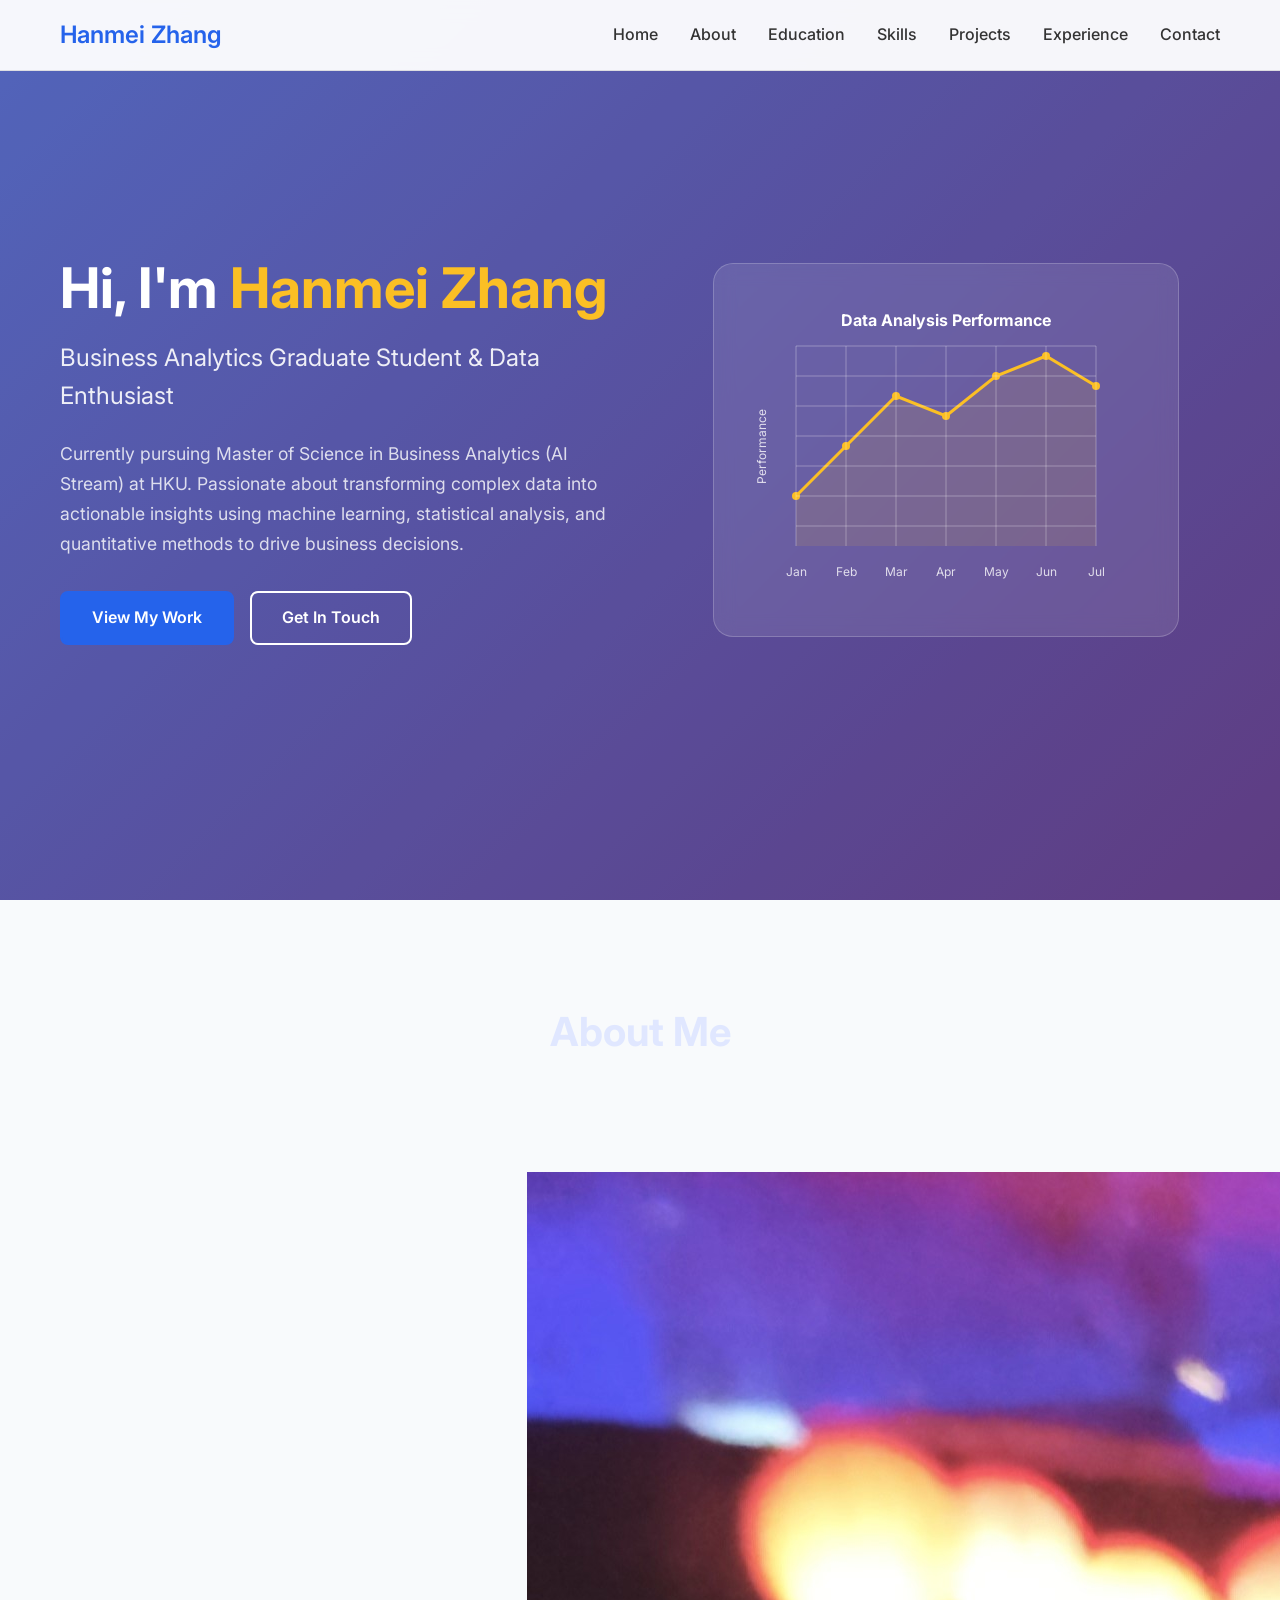
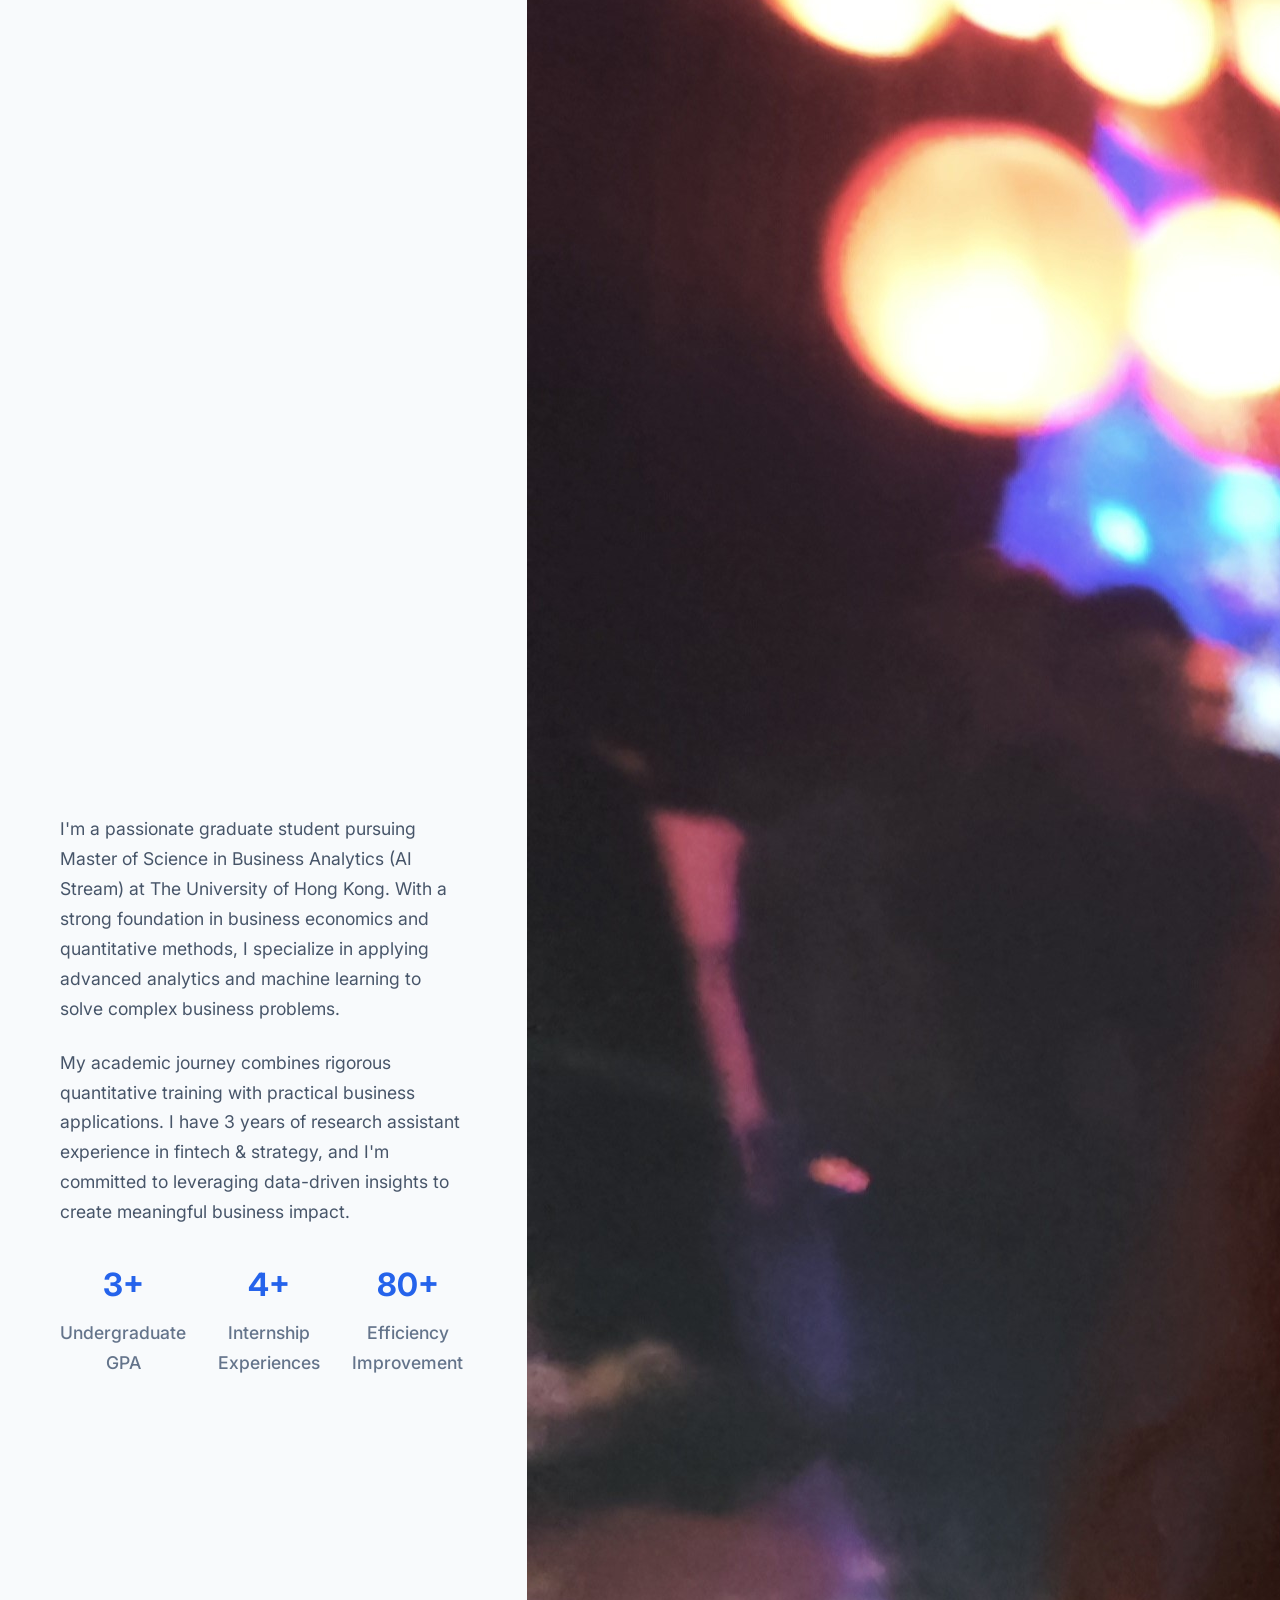
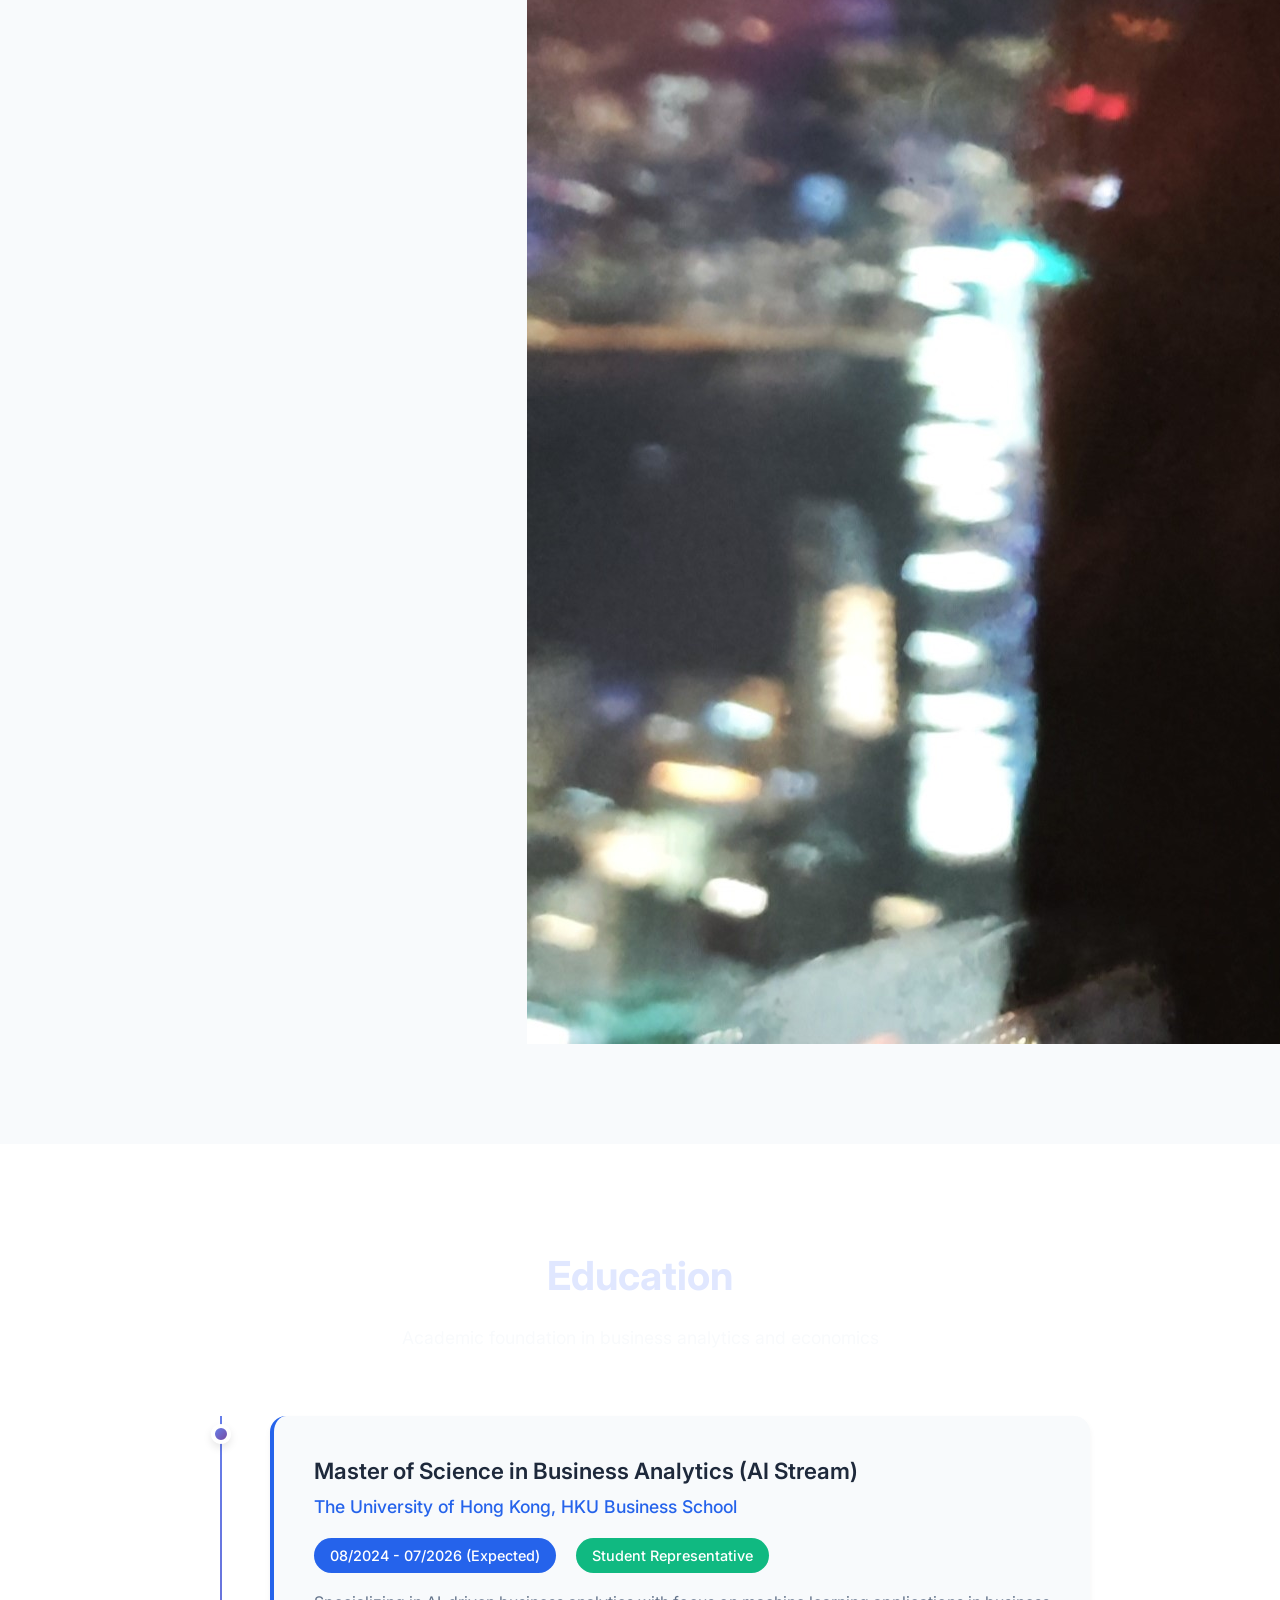
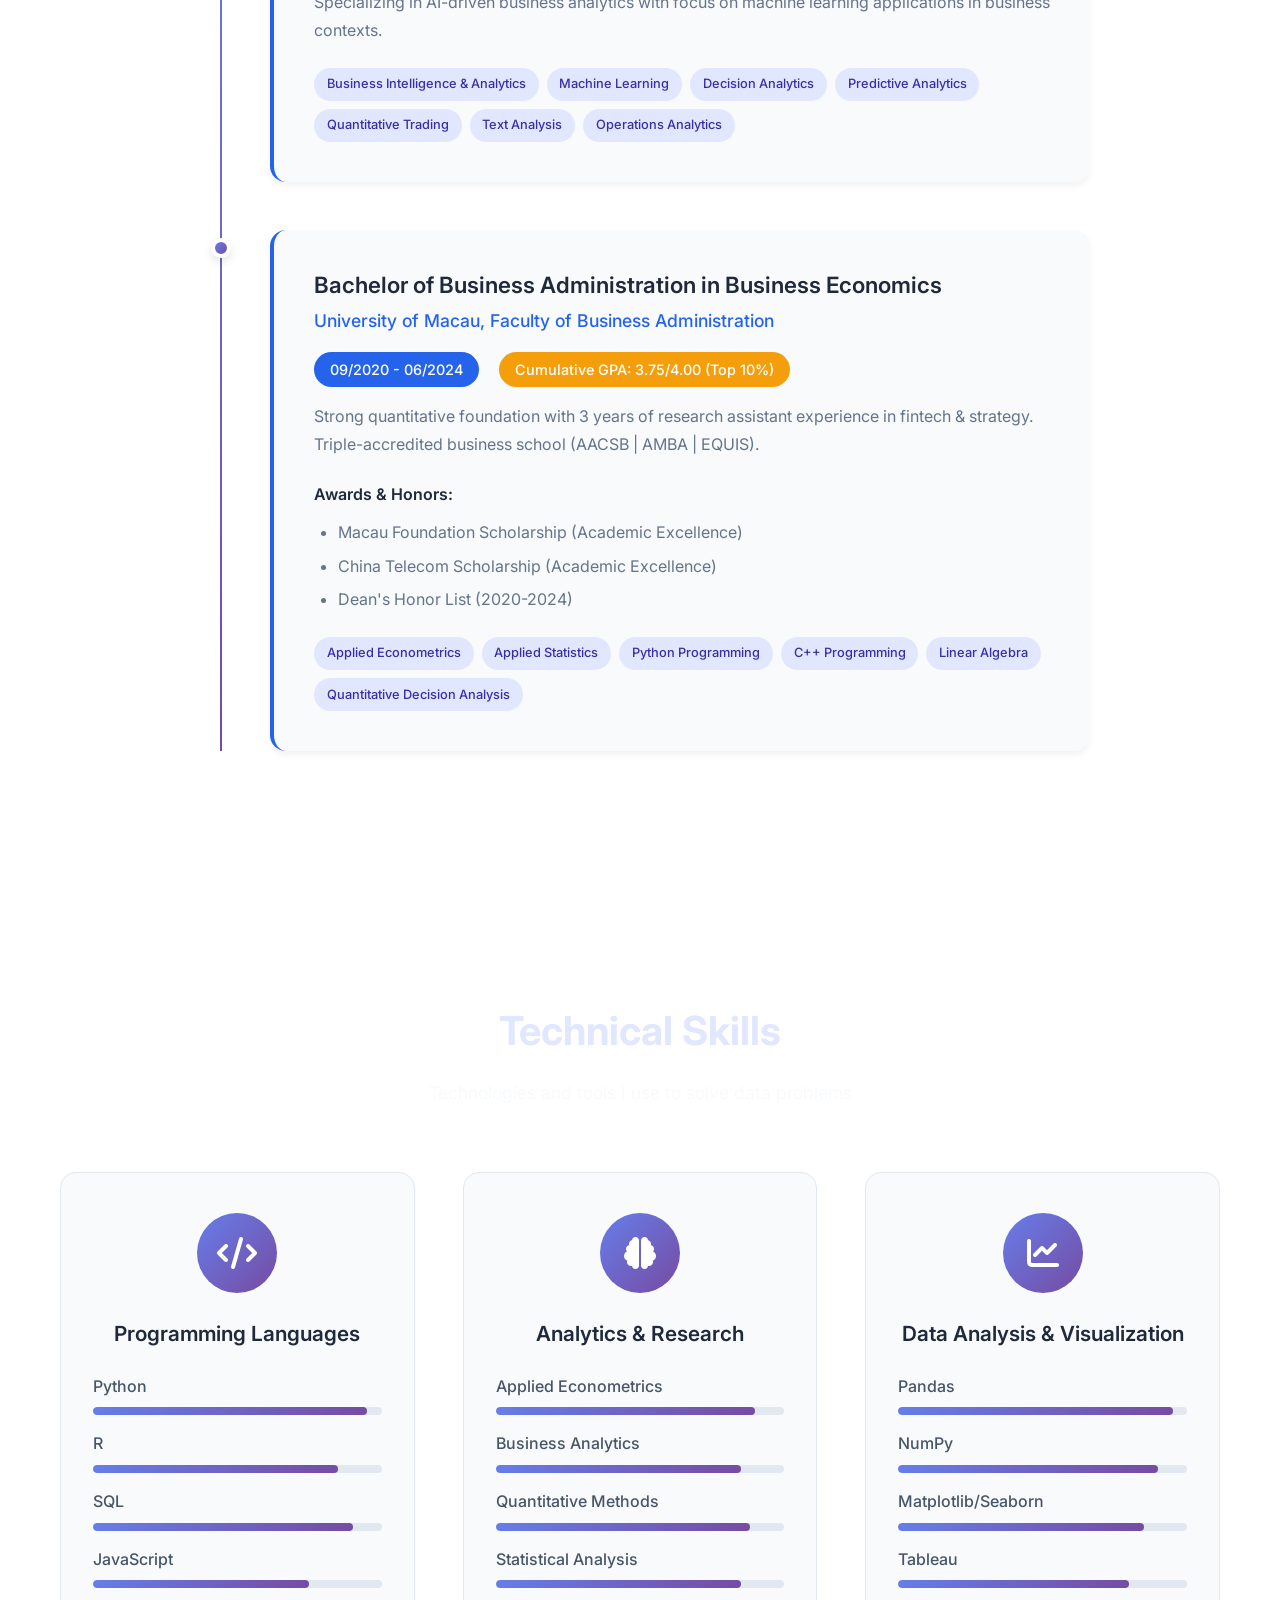
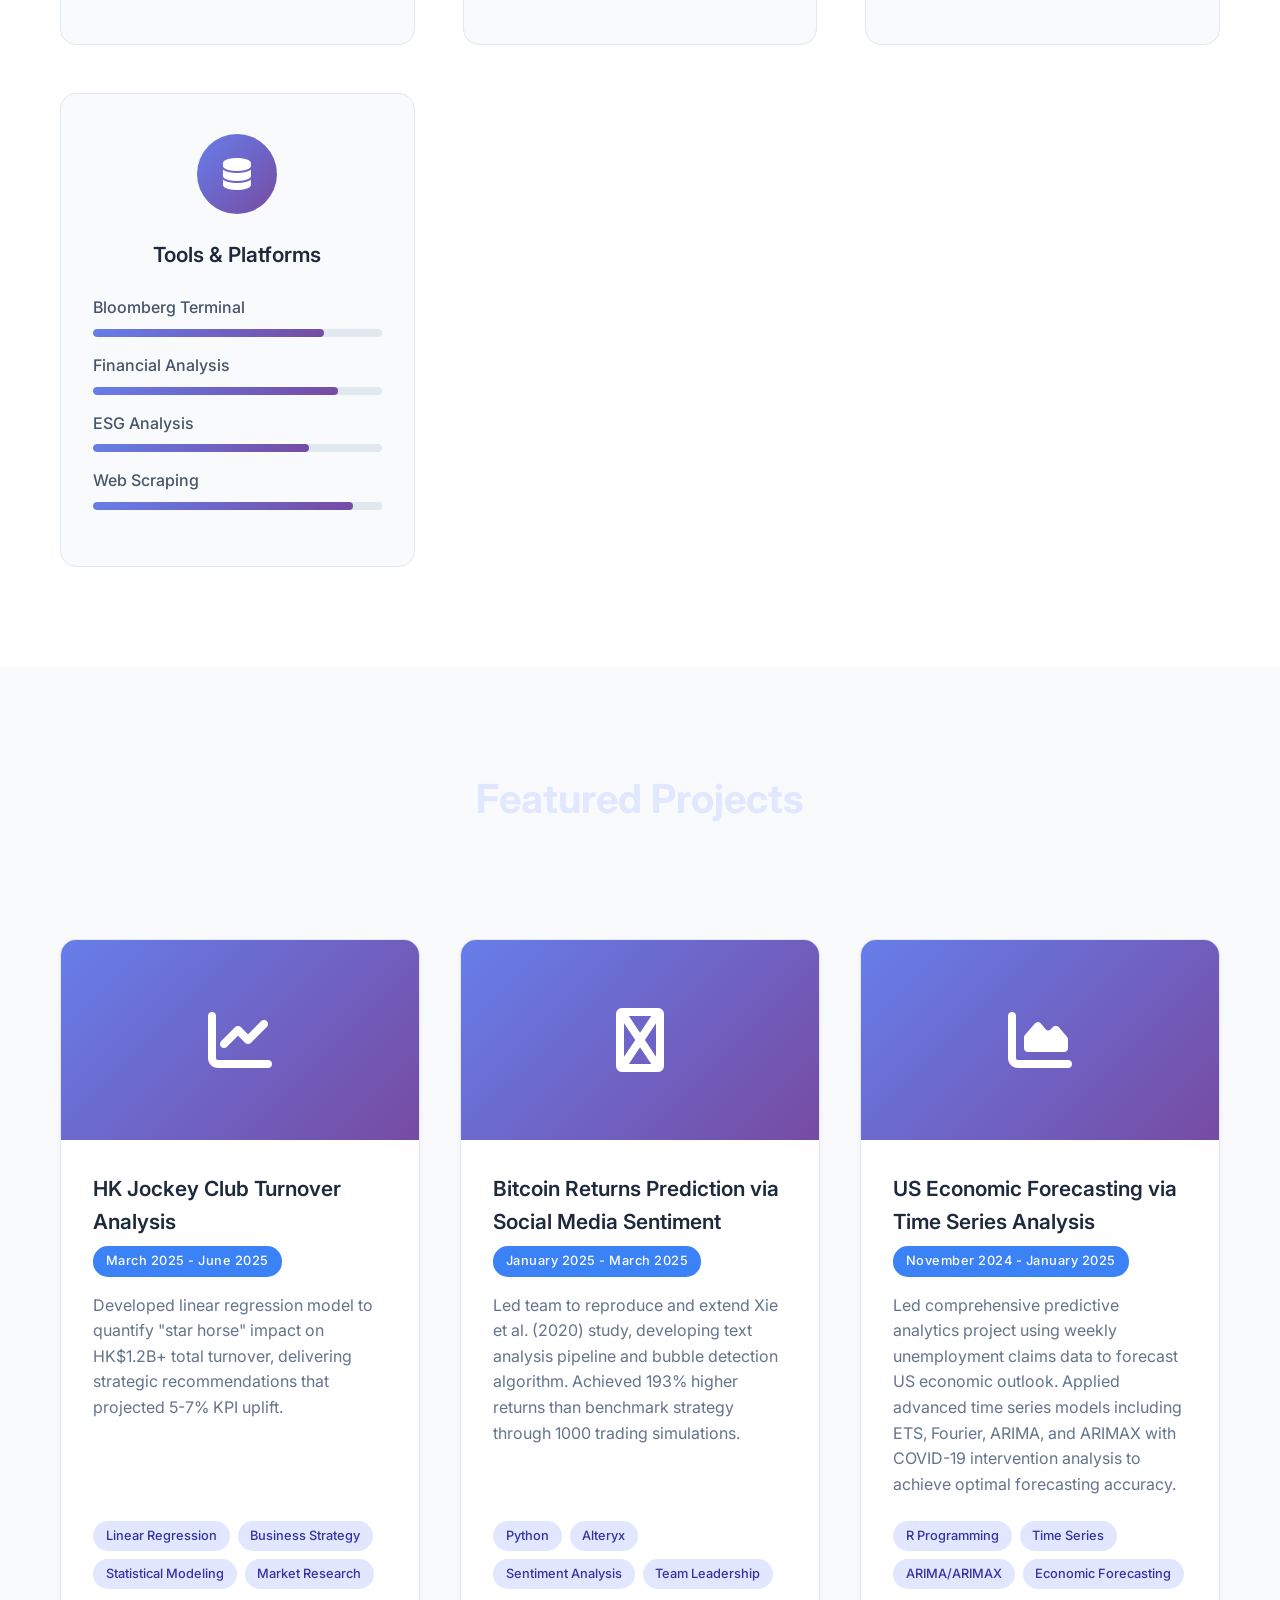
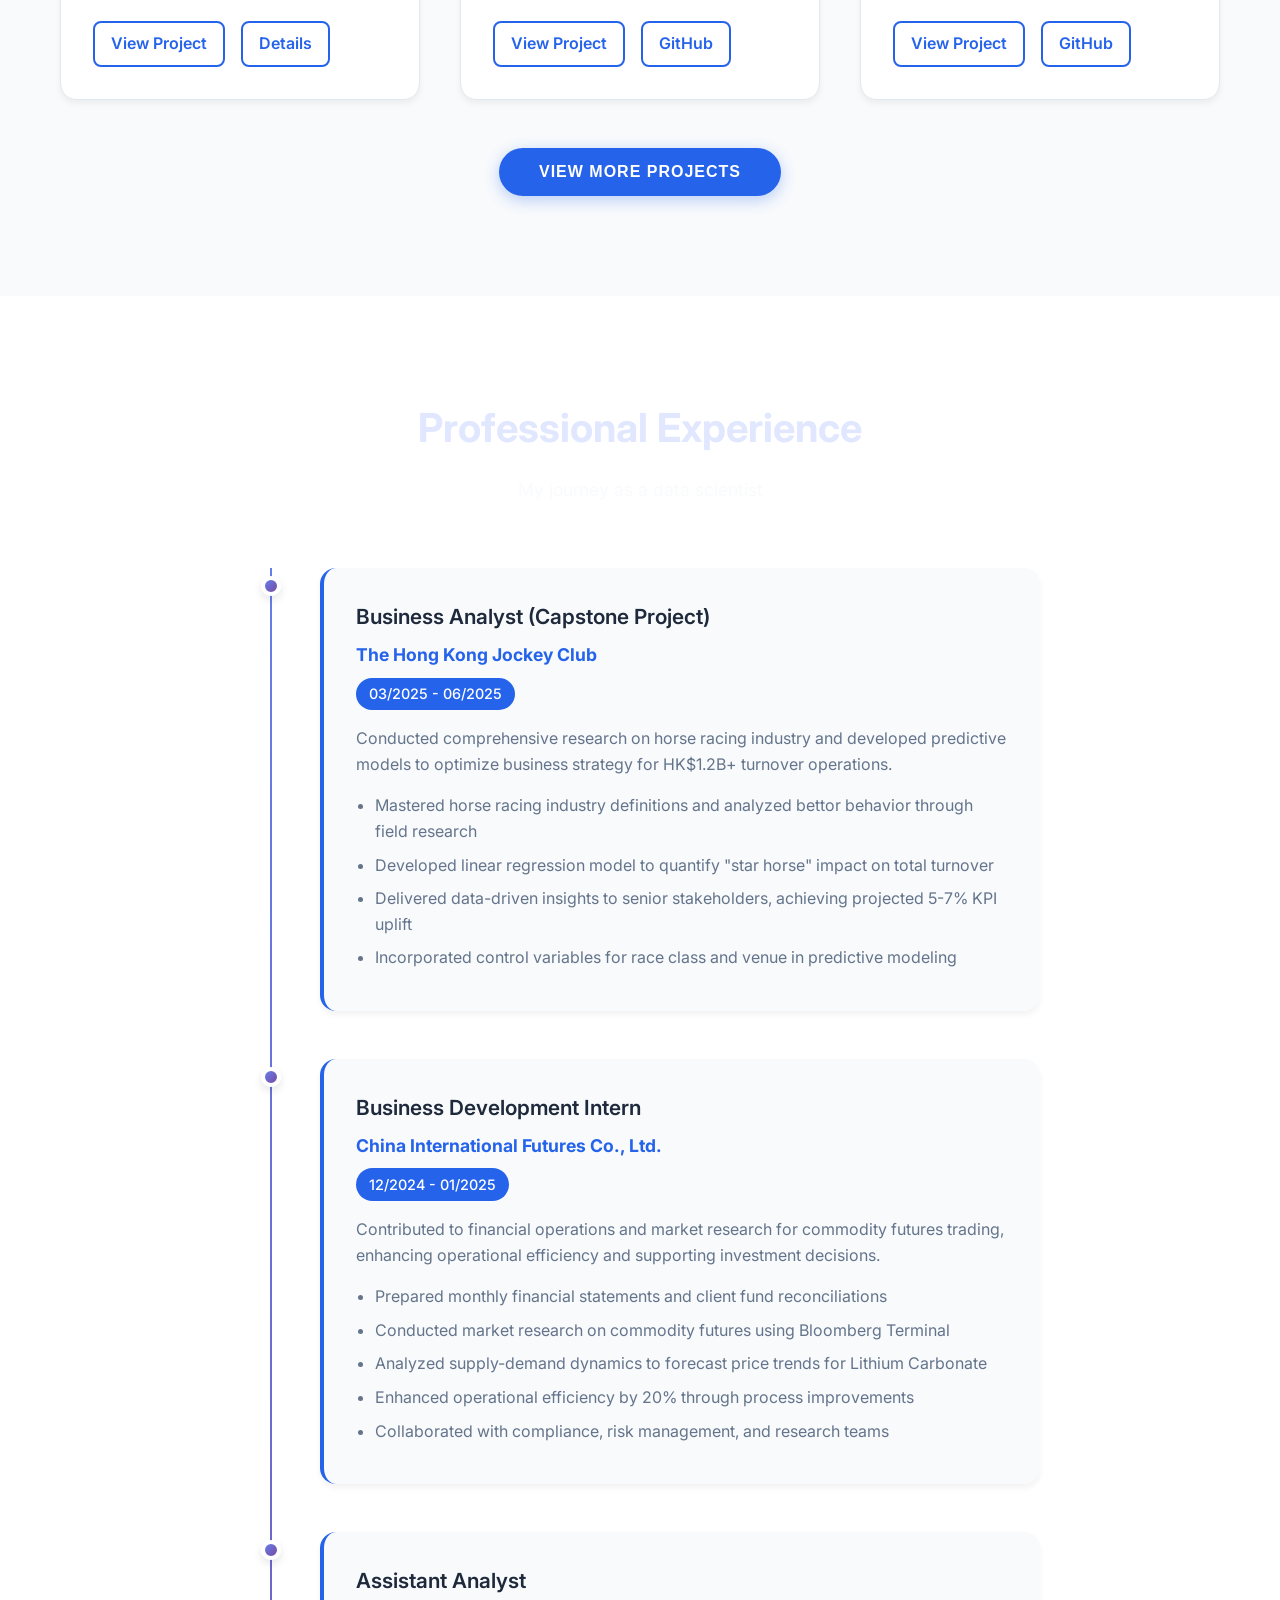
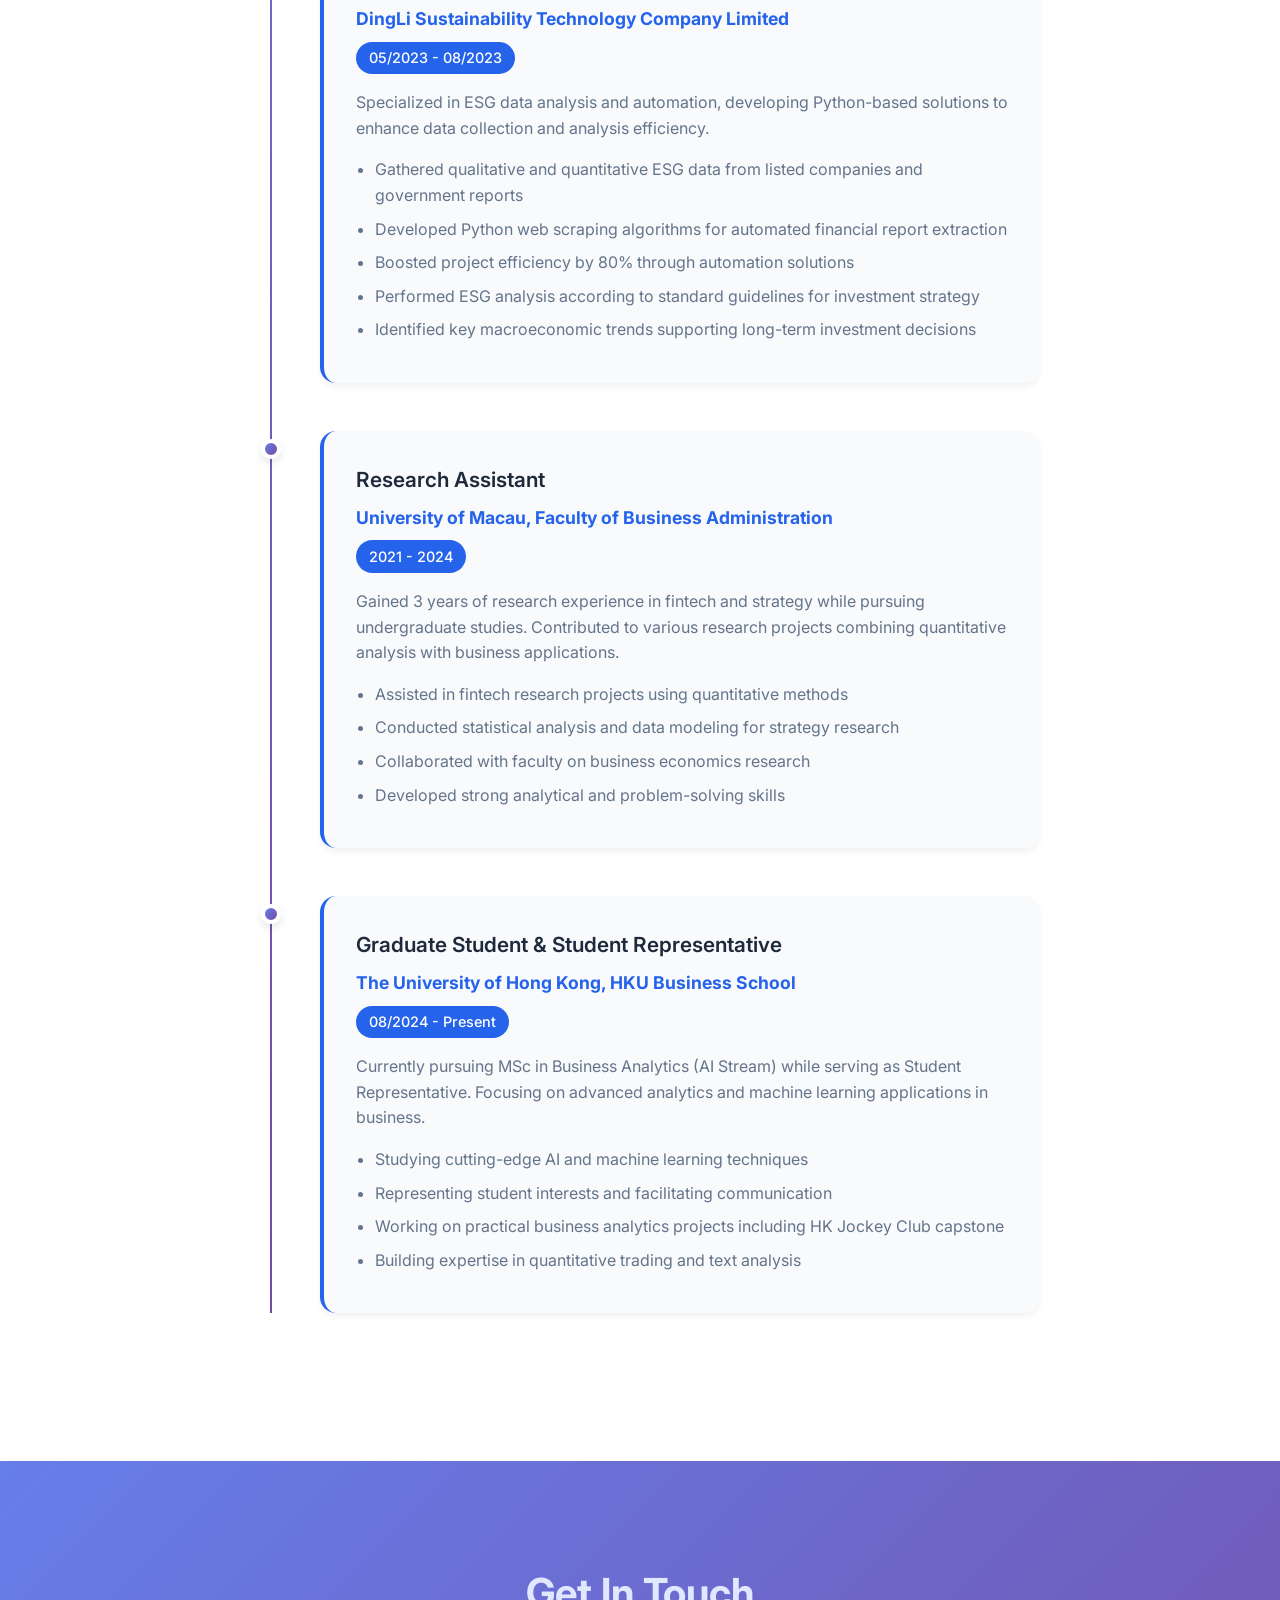
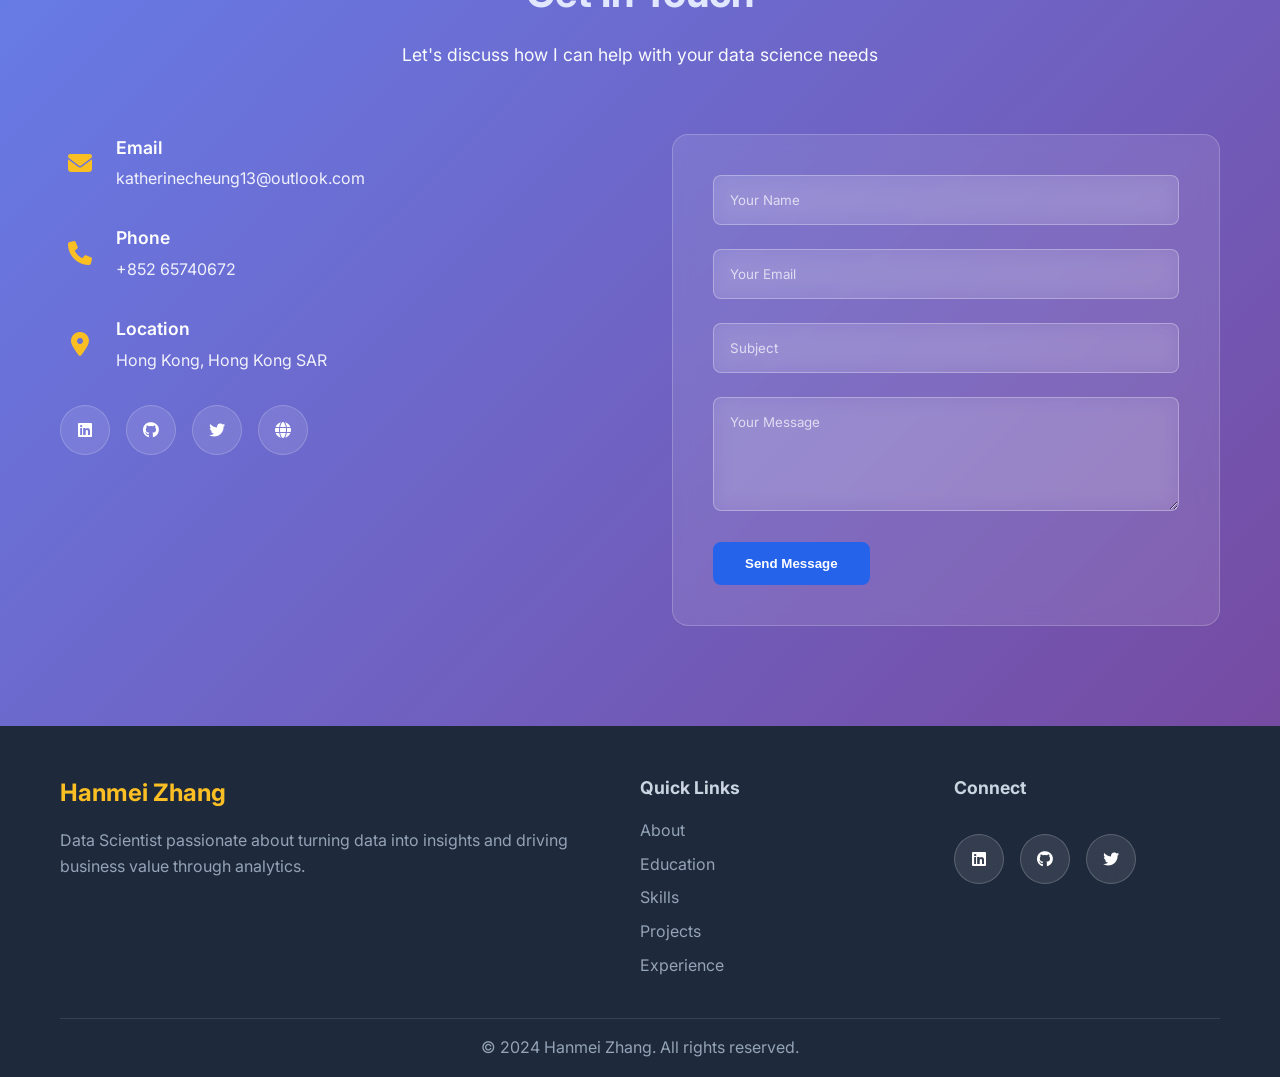
==== commit 67ea1373: "upload profile pic" ====
--- a/index.html
+++ b/index.html
@@ -2,7 +2,7 @@
 <html lang="en">
 <head>
     <meta charset="UTF-8">
-    <meta name="viewport" content="width=device-width, initial-scale=1.0">
+    <meta name="viewport" content="width=device-width, initial-scale=1.0, maximum-scale=5.0, user-scalable=yes">
     <title>Hanmei Zhang - Data Scientist</title>
     <link rel="stylesheet" href="styles.css">
     <link href="https://fonts.googleapis.com/css2?family=Inter:wght@300;400;500;600;700&display=swap" rel="stylesheet">
@@ -91,9 +91,7 @@
                     </div>
                 </div>
                 <div class="about-image">
-                    <div class="image-placeholder">
-                        <i class="fas fa-user-circle"></i>
-                    </div>
+                    <img src="kat.jpg" alt="Hanmei Zhang" class="profile-image">
                 </div>
             </div>
         </div>
@@ -647,4 +645,6 @@
 
     <script src="script.js"></script>
 </body>
-</html>+
+</html>
+
--- a/styles.css
+++ b/styles.css
@@ -218,12 +218,12 @@
     font-size: 2.5rem;
     font-weight: 700;
     margin-bottom: 1rem;
-    color: #1e293b;
+    color: #e0e7ff;
 }
 
 .section-subtitle {
     font-size: 1.1rem;
-    color: #64748b;
+    color: #f8fafc;
     max-width: 600px;
     margin: 0 auto;
 }
@@ -931,6 +931,10 @@
 
 /* Responsive Design */
 @media (max-width: 768px) {
+    .container {
+        padding: 0 15px;
+    }
+    
     .hamburger {
         display: flex;
     }
@@ -947,37 +951,80 @@
         box-shadow: 0 10px 27px rgba(0, 0, 0, 0.05);
         padding: 2rem 0;
         gap: 1rem;
+        z-index: 1000;
     }
     
     .nav-menu.active {
         left: 0;
+    }
+    
+    .hero {
+        min-height: 100vh;
+        padding: 80px 0 40px;
     }
     
     .hero-container {
         grid-template-columns: 1fr;
         text-align: center;
         gap: 2rem;
+        padding: 0 15px;
     }
     
     .hero-title {
-        font-size: 2.5rem;
+        font-size: 2.2rem;
+        line-height: 1.3;
+        margin-bottom: 1rem;
+    }
+    
+    .hero-subtitle {
+        font-size: 1.2rem;
+        margin-bottom: 1.2rem;
+    }
+    
+    .hero-description {
+        font-size: 1rem;
+        margin-bottom: 1.5rem;
+        padding: 0 10px;
+    }
+    
+    .hero-buttons {
+        justify-content: center;
+        flex-direction: column;
+        align-items: center;
+        gap: 0.8rem;
+    }
+    
+    .btn {
+        width: 200px;
+        padding: 12px 20px;
+        font-size: 0.9rem;
+    }
+    
+    .data-visualization {
+        padding: 1rem;
+        margin: 0 10px;
+    }
+    
+    #chartCanvas {
+        width: 100% !important;
+        height: 200px !important;
+        max-width: 300px;
     }
     
     .about-content {
         grid-template-columns: 1fr;
         text-align: center;
+        gap: 2rem;
     }
     
     .about-stats {
         justify-content: center;
-    }
-    
-    .hero-buttons {
-        justify-content: center;
+        flex-wrap: wrap;
     }
     
     .skills-grid {
         grid-template-columns: 1fr;
+        gap: 2rem;
     }
     
     .projects-grid {
@@ -1025,35 +1072,211 @@
 }
 
 @media (max-width: 480px) {
+    .container {
+        padding: 0 10px;
+    }
+    
+    .hero {
+        padding: 70px 0 30px;
+    }
+    
+    .hero-container {
+        padding: 0 10px;
+        gap: 1.5rem;
+    }
+    
     .hero-title {
-        font-size: 2rem;
+        font-size: 1.8rem;
+        line-height: 1.2;
     }
     
     .hero-subtitle {
-        font-size: 1.2rem;
+        font-size: 1rem;
+        margin-bottom: 1rem;
+    }
+    
+    .hero-description {
+        font-size: 0.9rem;
+        padding: 0 5px;
+        margin-bottom: 1.2rem;
+    }
+    
+    .btn {
+        width: 180px;
+        padding: 10px 18px;
+        font-size: 0.85rem;
+    }
+    
+    .data-visualization {
+        padding: 0.8rem;
+        margin: 0 5px;
+    }
+    
+    #chartCanvas {
+        width: 100% !important;
+        height: 150px !important;
+        max-width: 250px;
     }
     
     .about-stats {
         flex-direction: column;
         gap: 1rem;
+        align-items: center;
+    }
+    
+    .stat {
+        min-width: 120px;
     }
     
     .section-title {
-        font-size: 2rem;
+        font-size: 1.8rem;
+    }
+    
+    .section-header {
+        margin-bottom: 2rem;
     }
     
     .skill-category,
     .project-card,
-    .timeline-content {
-        padding: 1.5rem;
+    .timeline-content,
+    .education-content {
+        padding: 1.2rem;
     }
     
     .contact-form {
-        padding: 1.5rem;
+        padding: 1.2rem;
+    }
+    
+    .nav-container {
+        padding: 0 15px;
+    }
+    
+    .nav-logo h2 {
+        font-size: 1.2rem;
+    }
+    
+    .footer-content {
+        gap: 1.5rem;
+    }
+    
+    .social-links {
+        justify-content: center;
+        flex-wrap: wrap;
+    }
+}
+
+/* Extra small devices (landscape phones) */
+@media (max-width: 375px) {
+    .hero-title {
+        font-size: 1.9rem;
+        line-height: 1.3;
+    }
+    
+    .hero-subtitle {
+        font-size: 1rem;
+    }
+    
+    .hero-description {
+        font-size: 0.85rem;
     }
     
     .btn {
-        padding: 10px 20px;
+        width: 160px;
+        padding: 8px 15px;
+        font-size: 0.8rem;
+    }
+    
+    .nav-container {
+        padding: 0 10px;
+    }
+    
+    .section-title {
+        font-size: 1.6rem;
+    }
+}
+
+/* Hero Section Enhancement for All Screen Sizes */
+@media (max-width: 1200px) {
+    .hero-container {
+        gap: 3rem;
+    }
+    
+    .hero-title {
+        font-size: 3rem;
+    }
+}
+
+@media (max-width: 992px) {
+    .hero-title {
+        font-size: 2.8rem;
+    }
+    
+    .hero-subtitle {
+        font-size: 1.4rem;
+    }
+}
+
+@media (max-width: 768px) {
+    .hero-container {
+        grid-template-columns: 1fr;
+        gap: 2rem;
+        text-align: center;
+    }
+    
+    .hero-title {
+        font-size: 2.5rem;
+    }
+    
+    .hero-subtitle {
+        font-size: 1.2rem;
+    }
+}
+
+@media (max-width: 480px) {
+    .hero-title {
+        font-size: 2rem;
+    }
+    
+    .hero-subtitle {
+        font-size: 1.1rem;
+    }
+    
+    .hero-description {
         font-size: 0.9rem;
     }
-}+}
+
+/* Landscape orientation optimization */
+@media (max-height: 500px) and (orientation: landscape) {
+    .hero {
+        min-height: auto;
+        padding: 60px 0 30px;
+    }
+    
+    .hero-container {
+        gap: 1rem;
+    }
+    
+    .hero-title {
+        font-size: 1.8rem;
+        margin-bottom: 0.5rem;
+    }
+    
+    .hero-subtitle {
+        font-size: 1rem;
+        margin-bottom: 0.8rem;
+    }
+    
+    .hero-description {
+        margin-bottom: 1rem;
+    }
+    
+    .data-visualization {
+        padding: 1rem;
+    }
+    
+    #chartCanvas {
+        height: 120px !important;
+    }
+
+}
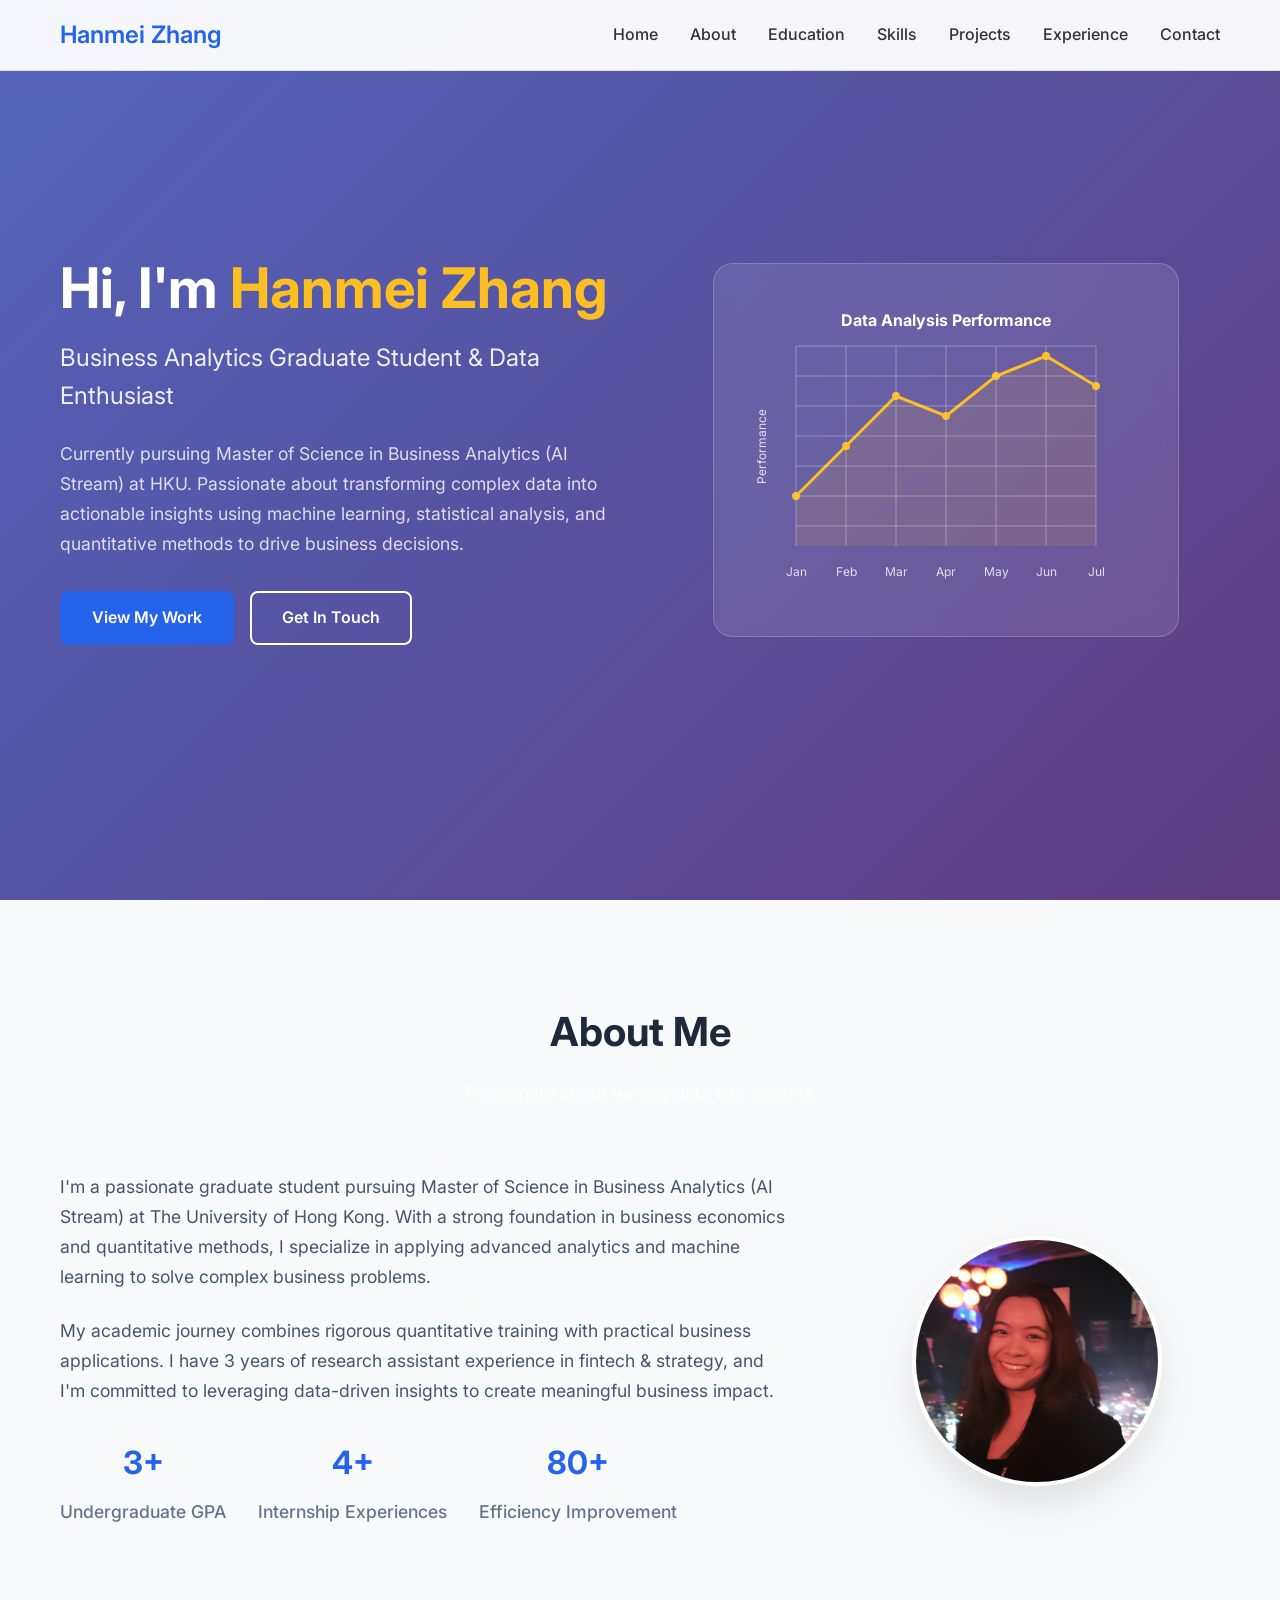
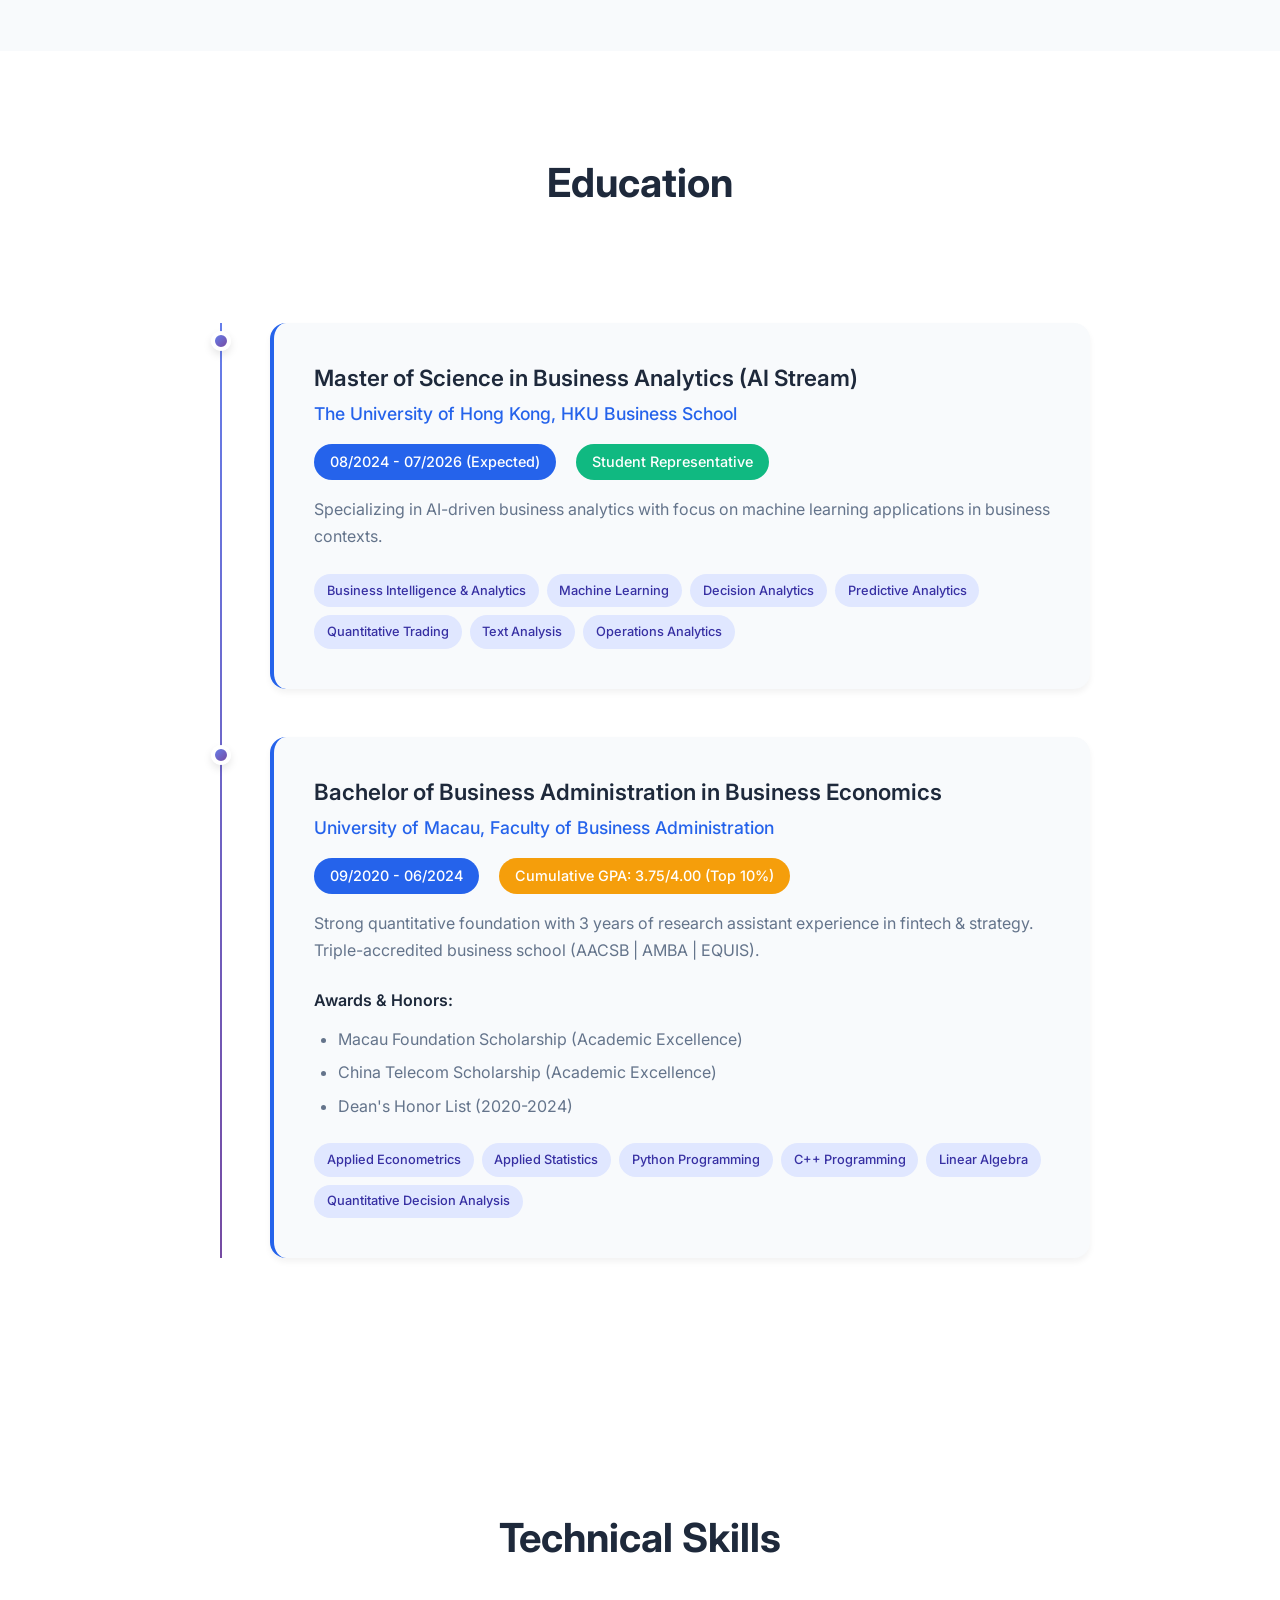
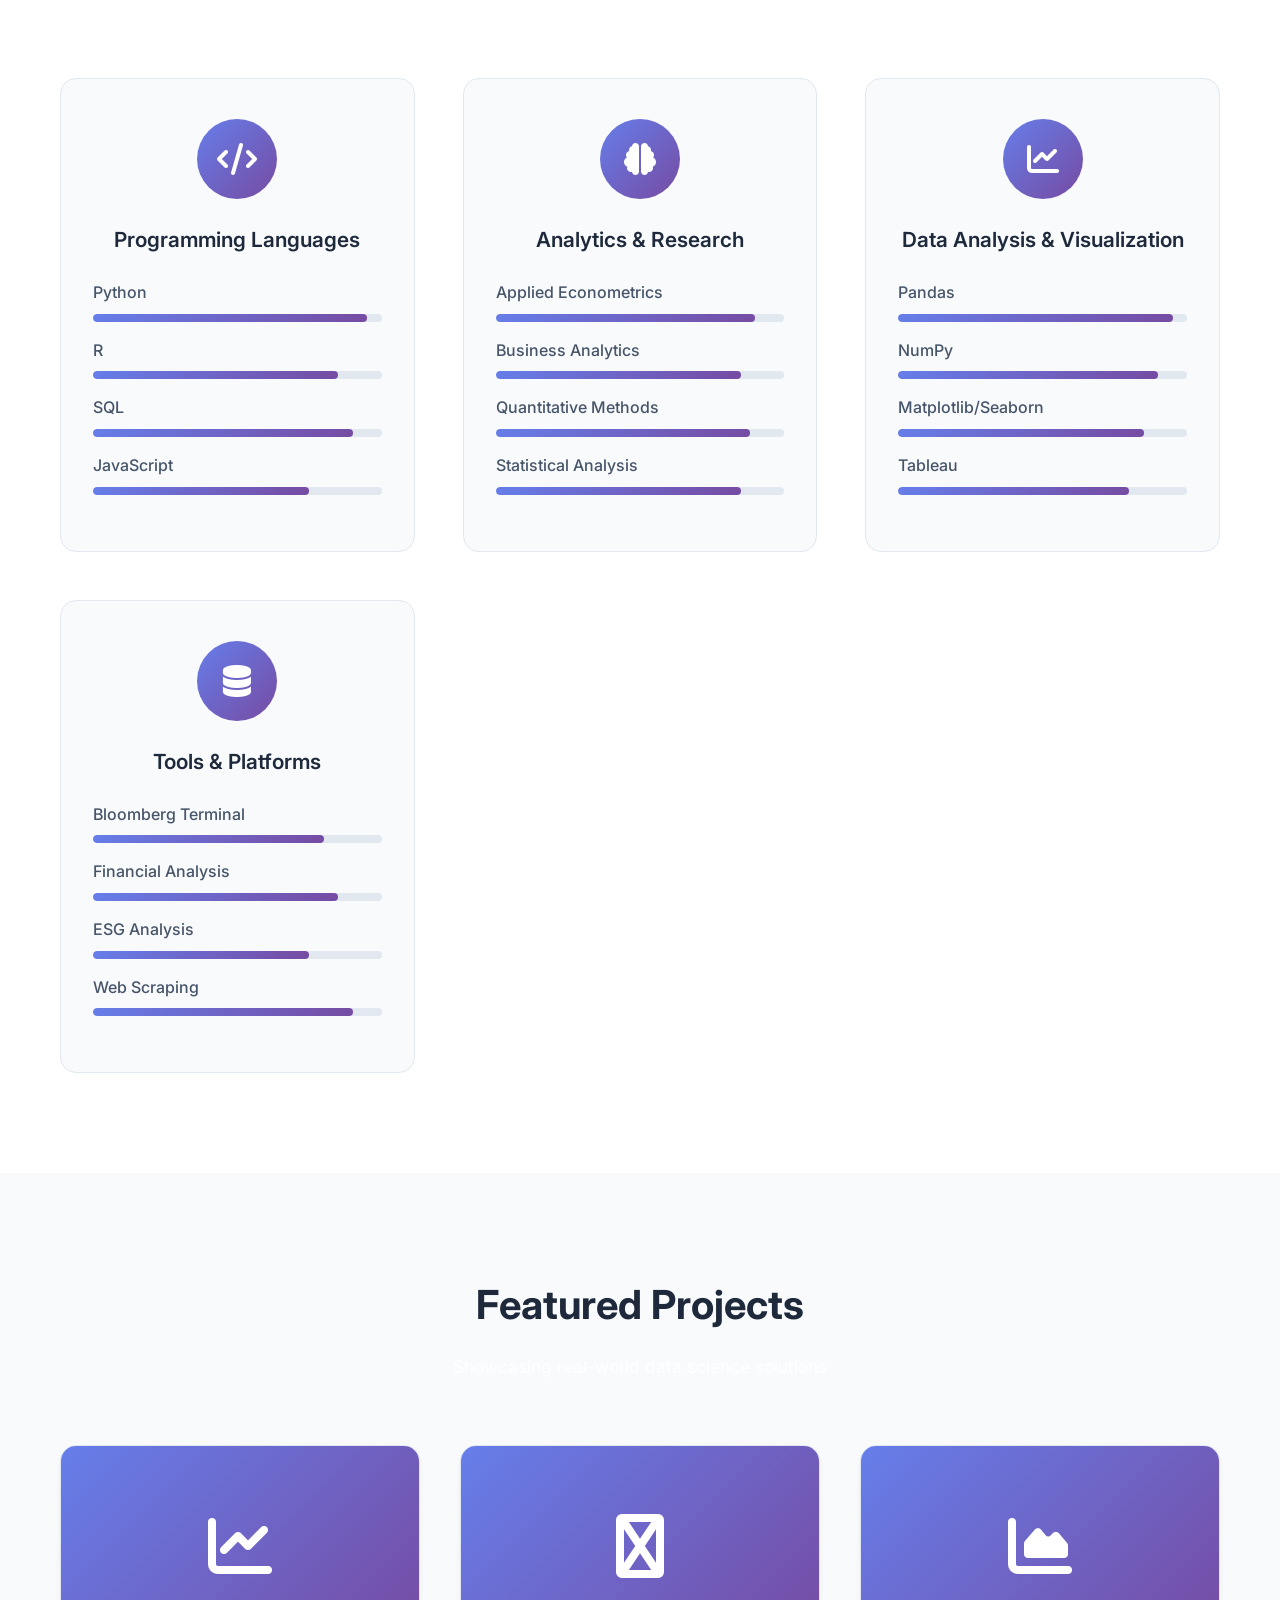
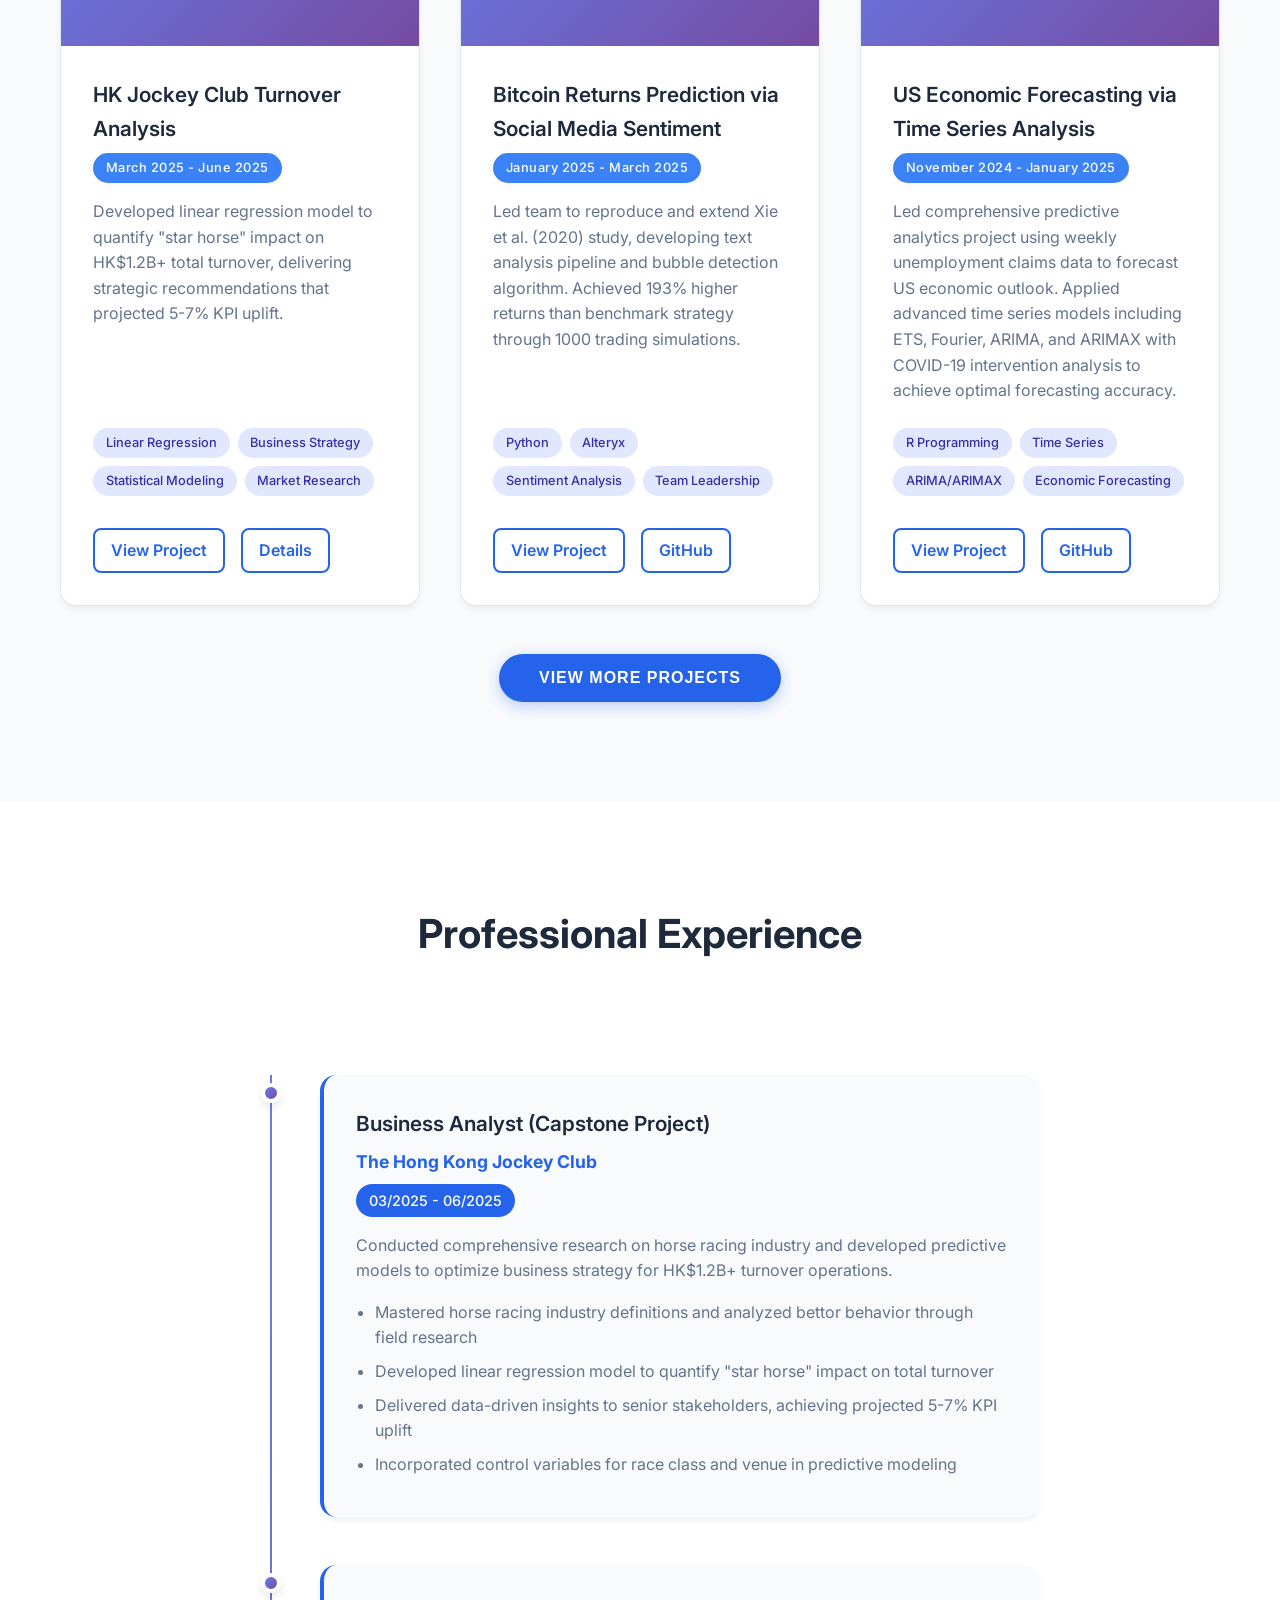
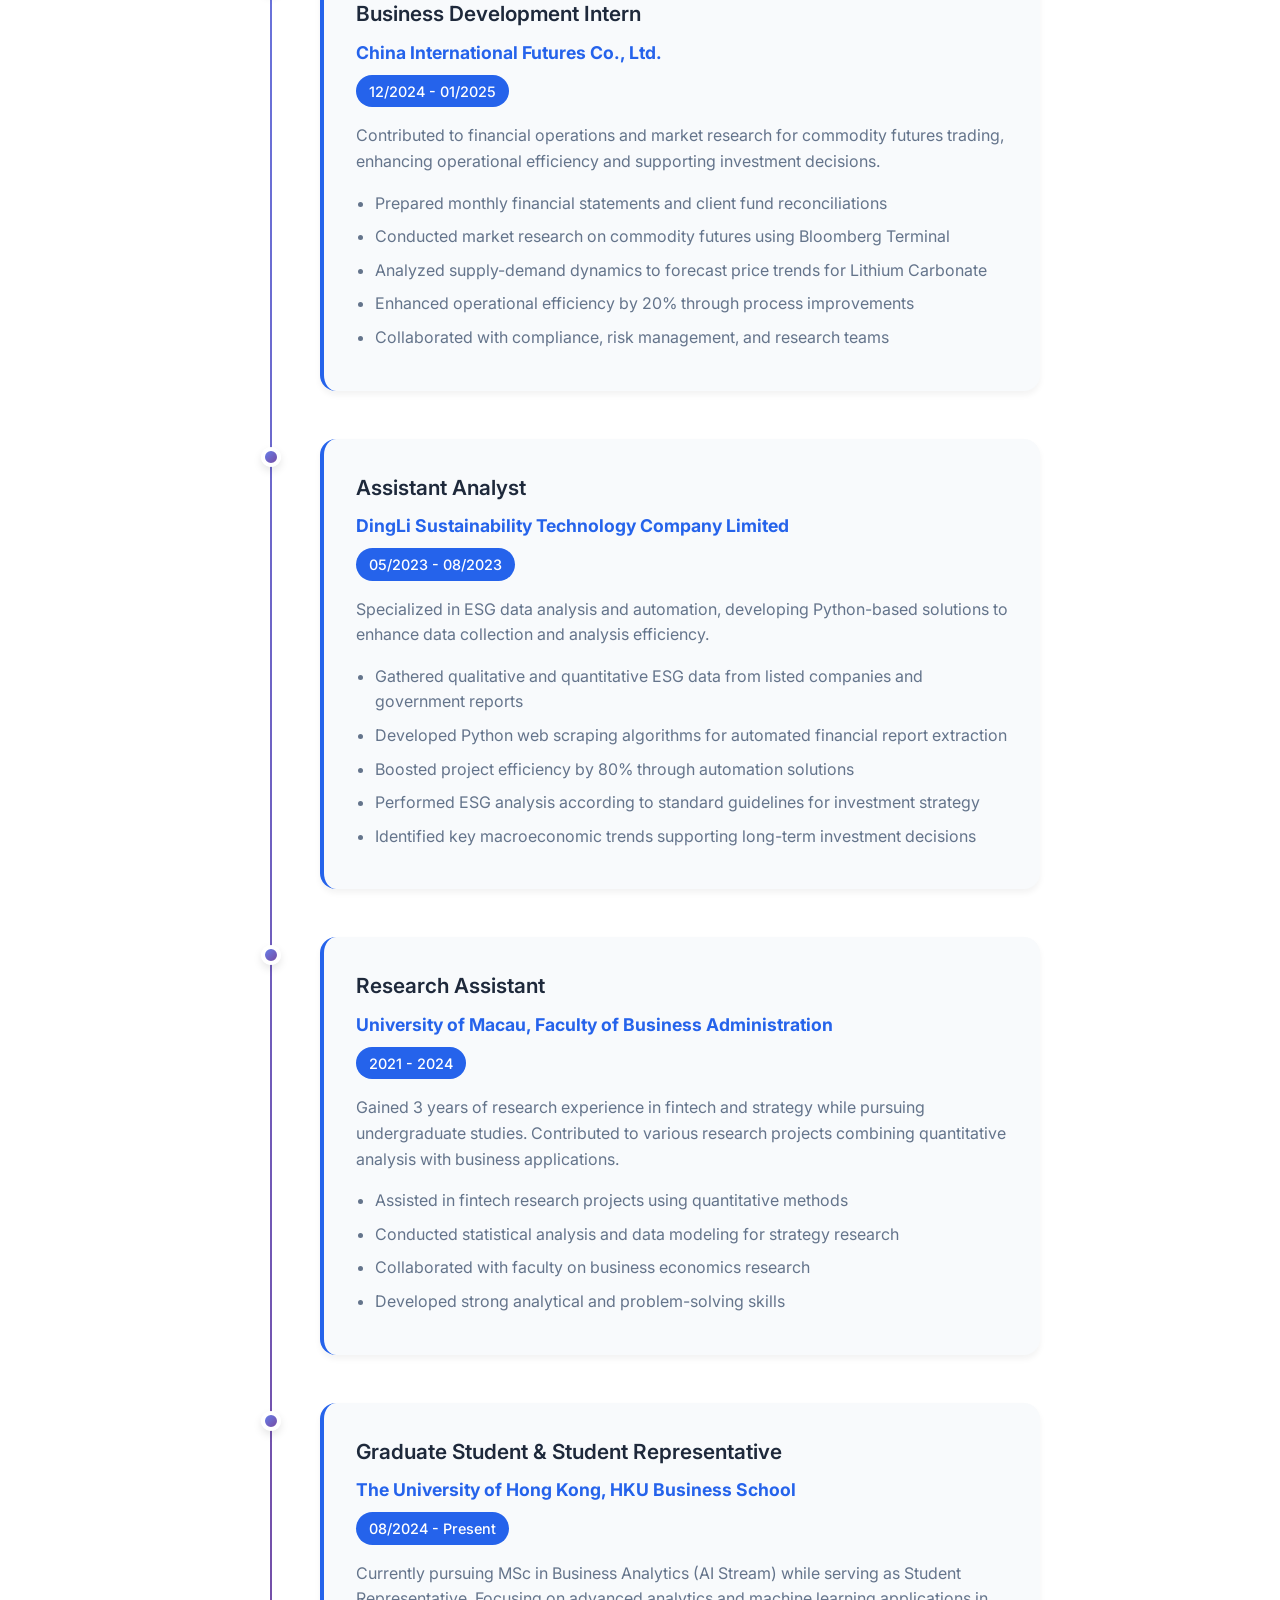
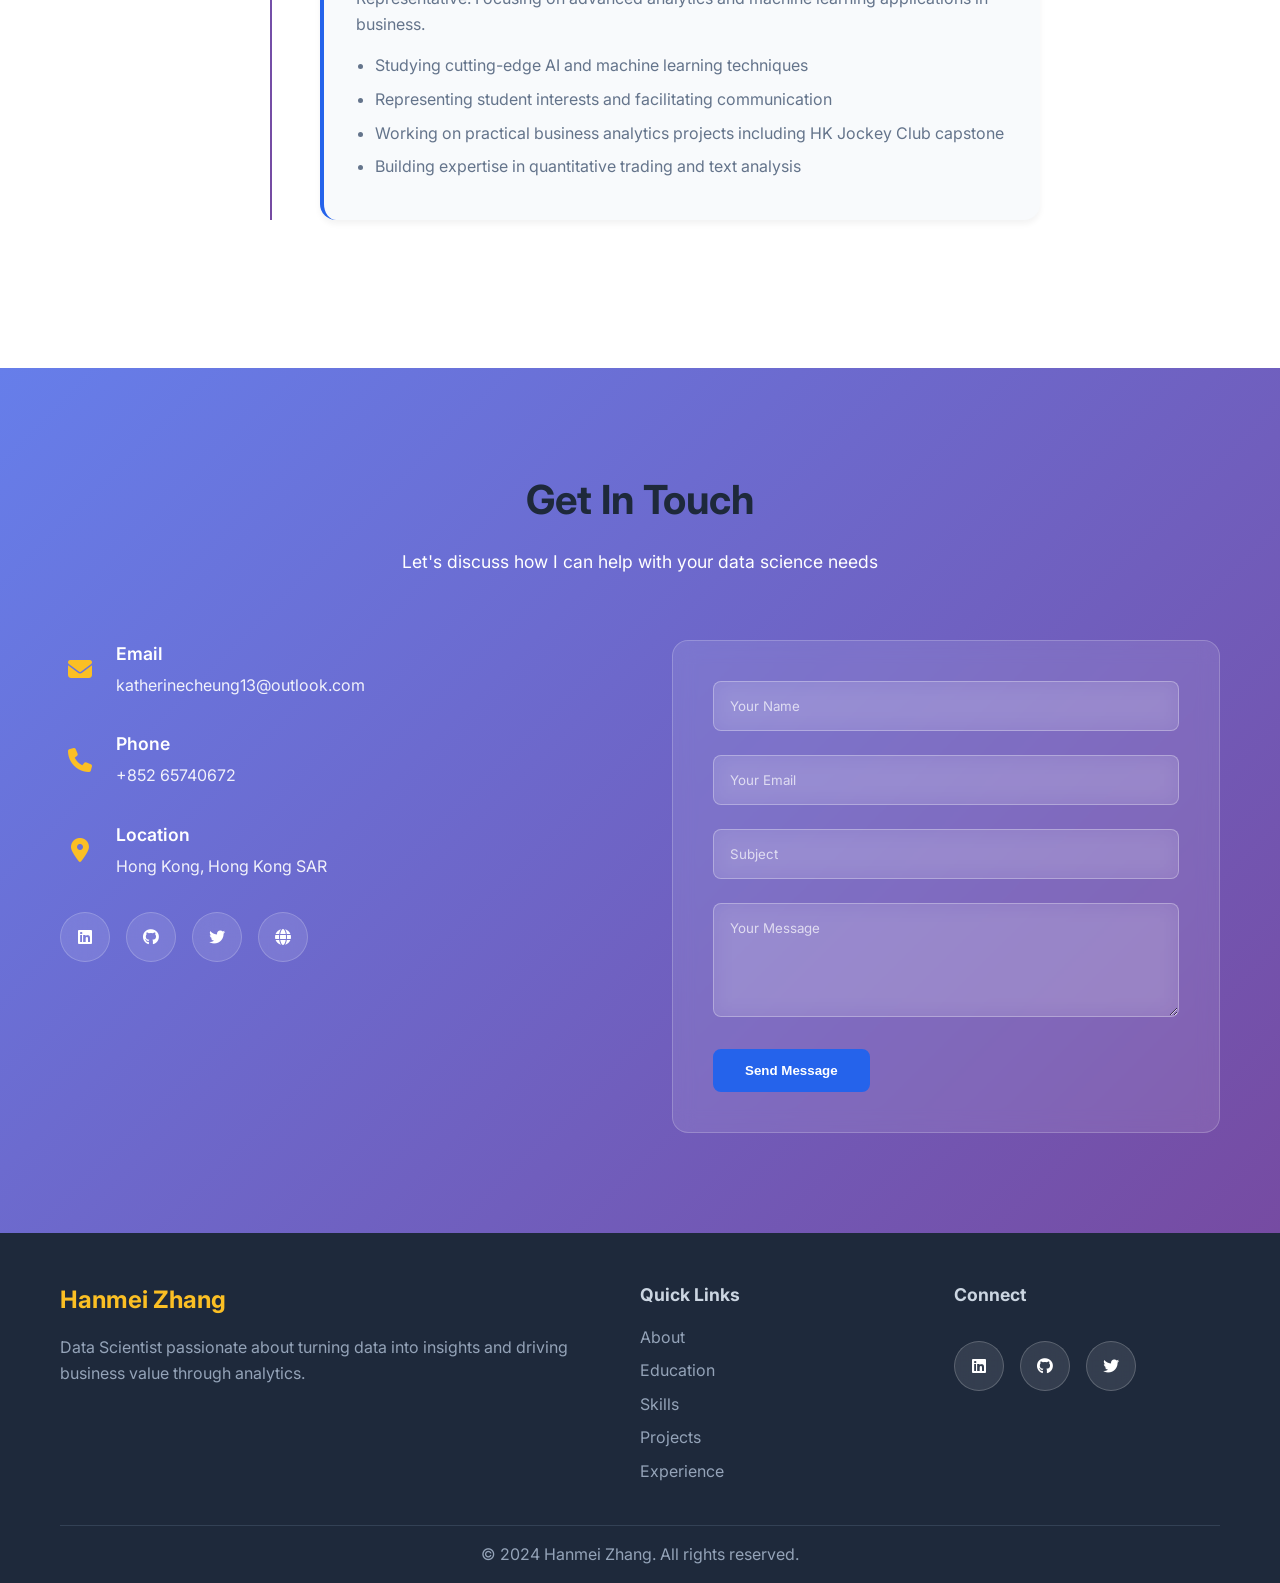
==== commit c01dacd8: "Make Experience section data-driven; add content-update tool" ====
--- a/index.html
+++ b/index.html
@@ -472,84 +472,8 @@
                 <h2 class="section-title">Professional Experience</h2>
                 <p class="section-subtitle">My journey as a data scientist</p>
             </div>
-            <div class="timeline">
-                <div class="timeline-item">
-                    <div class="timeline-dot"></div>
-                    <div class="timeline-content">
-                        <h3>Business Analyst (Capstone Project)</h3>
-                        <h4>The Hong Kong Jockey Club</h4>
-                        <span class="timeline-date">03/2025 - 06/2025</span>
-                        <p>Conducted comprehensive research on horse racing industry and developed predictive models to optimize business strategy for HK$1.2B+ turnover operations.</p>
-                        <ul>
-                            <li>Mastered horse racing industry definitions and analyzed bettor behavior through field research</li>
-                            <li>Developed linear regression model to quantify "star horse" impact on total turnover</li>
-                            <li>Delivered data-driven insights to senior stakeholders, achieving projected 5-7% KPI uplift</li>
-                            <li>Incorporated control variables for race class and venue in predictive modeling</li>
-                        </ul>
-                    </div>
-                </div>
-                <div class="timeline-item">
-                    <div class="timeline-dot"></div>
-                    <div class="timeline-content">
-                        <h3>Business Development Intern</h3>
-                        <h4>China International Futures Co., Ltd.</h4>
-                        <span class="timeline-date">12/2024 - 01/2025</span>
-                        <p>Contributed to financial operations and market research for commodity futures trading, enhancing operational efficiency and supporting investment decisions.</p>
-                        <ul>
-                            <li>Prepared monthly financial statements and client fund reconciliations</li>
-                            <li>Conducted market research on commodity futures using Bloomberg Terminal</li>
-                            <li>Analyzed supply-demand dynamics to forecast price trends for Lithium Carbonate</li>
-                            <li>Enhanced operational efficiency by 20% through process improvements</li>
-                            <li>Collaborated with compliance, risk management, and research teams</li>
-                        </ul>
-                    </div>
-                </div>
-                <div class="timeline-item">
-                    <div class="timeline-dot"></div>
-                    <div class="timeline-content">
-                        <h3>Assistant Analyst</h3>
-                        <h4>DingLi Sustainability Technology Company Limited</h4>
-                        <span class="timeline-date">05/2023 - 08/2023</span>
-                        <p>Specialized in ESG data analysis and automation, developing Python-based solutions to enhance data collection and analysis efficiency.</p>
-                        <ul>
-                            <li>Gathered qualitative and quantitative ESG data from listed companies and government reports</li>
-                            <li>Developed Python web scraping algorithms for automated financial report extraction</li>
-                            <li>Boosted project efficiency by 80% through automation solutions</li>
-                            <li>Performed ESG analysis according to standard guidelines for investment strategy</li>
-                            <li>Identified key macroeconomic trends supporting long-term investment decisions</li>
-                        </ul>
-                    </div>
-                </div>
-                <div class="timeline-item">
-                    <div class="timeline-dot"></div>
-                    <div class="timeline-content">
-                        <h3>Research Assistant</h3>
-                        <h4>University of Macau, Faculty of Business Administration</h4>
-                        <span class="timeline-date">2021 - 2024</span>
-                        <p>Gained 3 years of research experience in fintech and strategy while pursuing undergraduate studies. Contributed to various research projects combining quantitative analysis with business applications.</p>
-                        <ul>
-                            <li>Assisted in fintech research projects using quantitative methods</li>
-                            <li>Conducted statistical analysis and data modeling for strategy research</li>
-                            <li>Collaborated with faculty on business economics research</li>
-                            <li>Developed strong analytical and problem-solving skills</li>
-                        </ul>
-                    </div>
-                </div>
-                <div class="timeline-item">
-                    <div class="timeline-dot"></div>
-                    <div class="timeline-content">
-                        <h3>Graduate Student & Student Representative</h3>
-                        <h4>The University of Hong Kong, HKU Business School</h4>
-                        <span class="timeline-date">08/2024 - Present</span>
-                        <p>Currently pursuing MSc in Business Analytics (AI Stream) while serving as Student Representative. Focusing on advanced analytics and machine learning applications in business.</p>
-                        <ul>
-                            <li>Studying cutting-edge AI and machine learning techniques</li>
-                            <li>Representing student interests and facilitating communication</li>
-                            <li>Working on practical business analytics projects including HK Jockey Club capstone</li>
-                            <li>Building expertise in quantitative trading and text analysis</li>
-                        </ul>
-                    </div>
-                </div>
+            <div class="timeline" id="timelineContainer">
+                <!-- Populated automatically from data/experience.json by experience-loader.js -->
             </div>
         </div>
     </section>
@@ -643,6 +567,7 @@
         </div>
     </footer>
 
+    <script src="experience-loader.js"></script>
     <script src="script.js"></script>
 </body>
 
--- a/styles.css
+++ b/styles.css
@@ -218,12 +218,12 @@
     font-size: 2.5rem;
     font-weight: 700;
     margin-bottom: 1rem;
-    color: #e0e7ff;
+    color: #1e293b;
 }
 
 .section-subtitle {
     font-size: 1.1rem;
-    color: #f8fafc;
+    color: #ffffff;
     max-width: 600px;
     margin: 0 auto;
 }
@@ -267,6 +267,21 @@
 .about-image {
     display: flex;
     justify-content: center;
+}
+
+.profile-image {
+    width: 250px;
+    height: 250px;
+    border-radius: 50%;
+    object-fit: cover;
+    box-shadow: 0 20px 40px rgba(0, 0, 0, 0.1);
+    border: 4px solid white;
+    transition: transform 0.3s ease, box-shadow 0.3s ease;
+}
+
+.profile-image:hover {
+    transform: scale(1.05);
+    box-shadow: 0 25px 50px rgba(0, 0, 0, 0.15);
 }
 
 .image-placeholder {
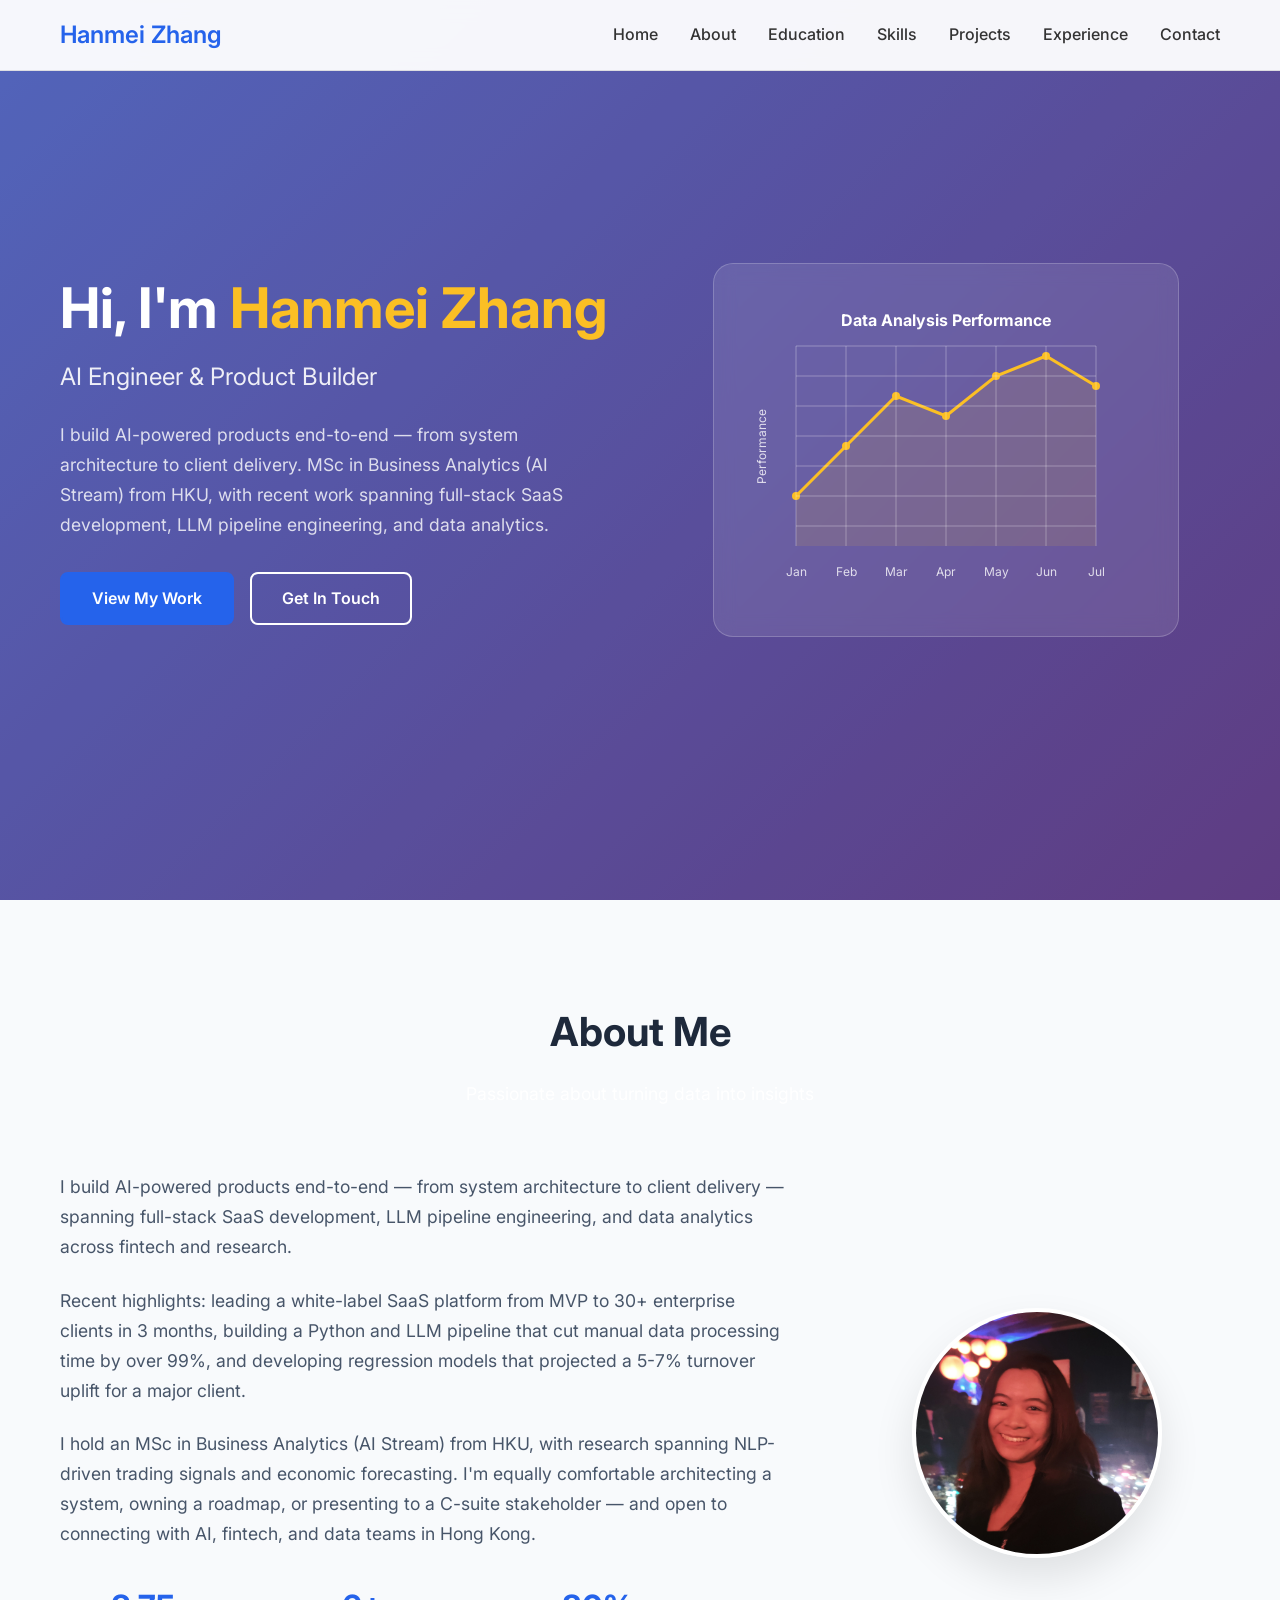
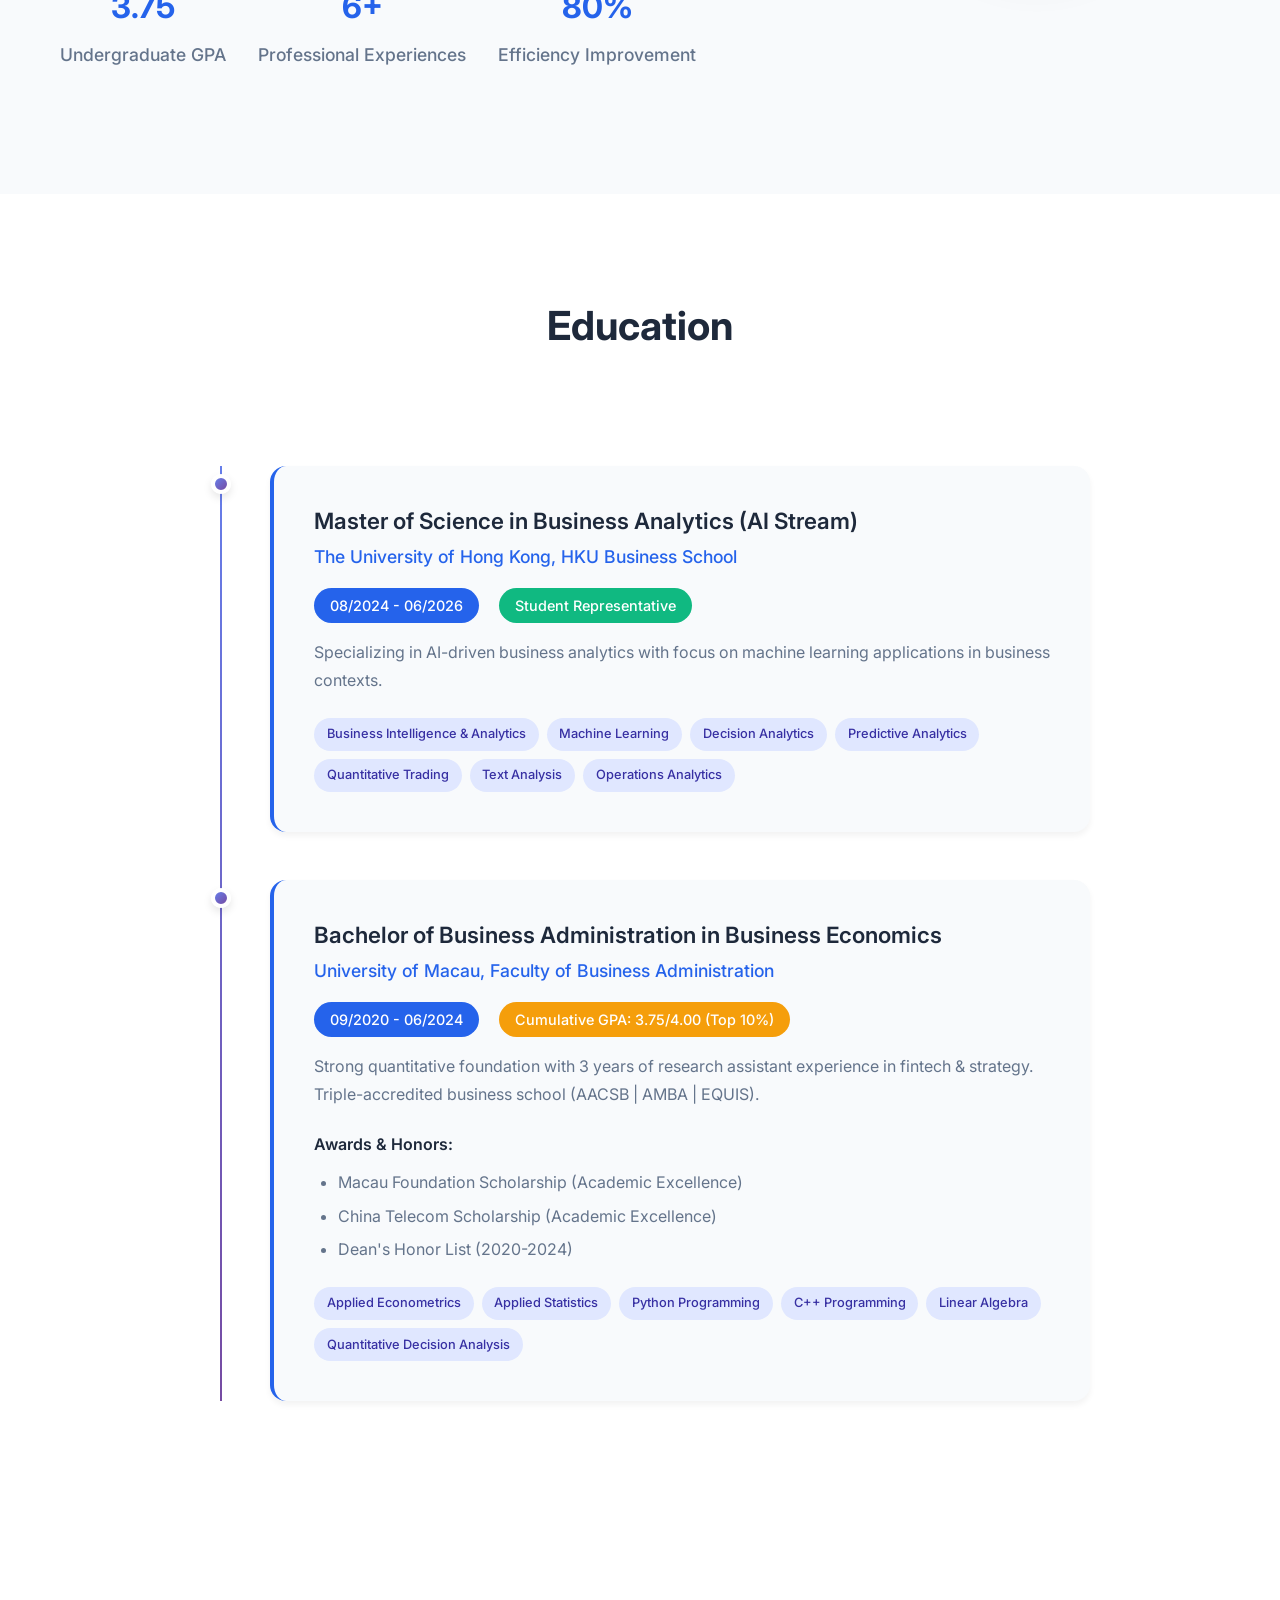
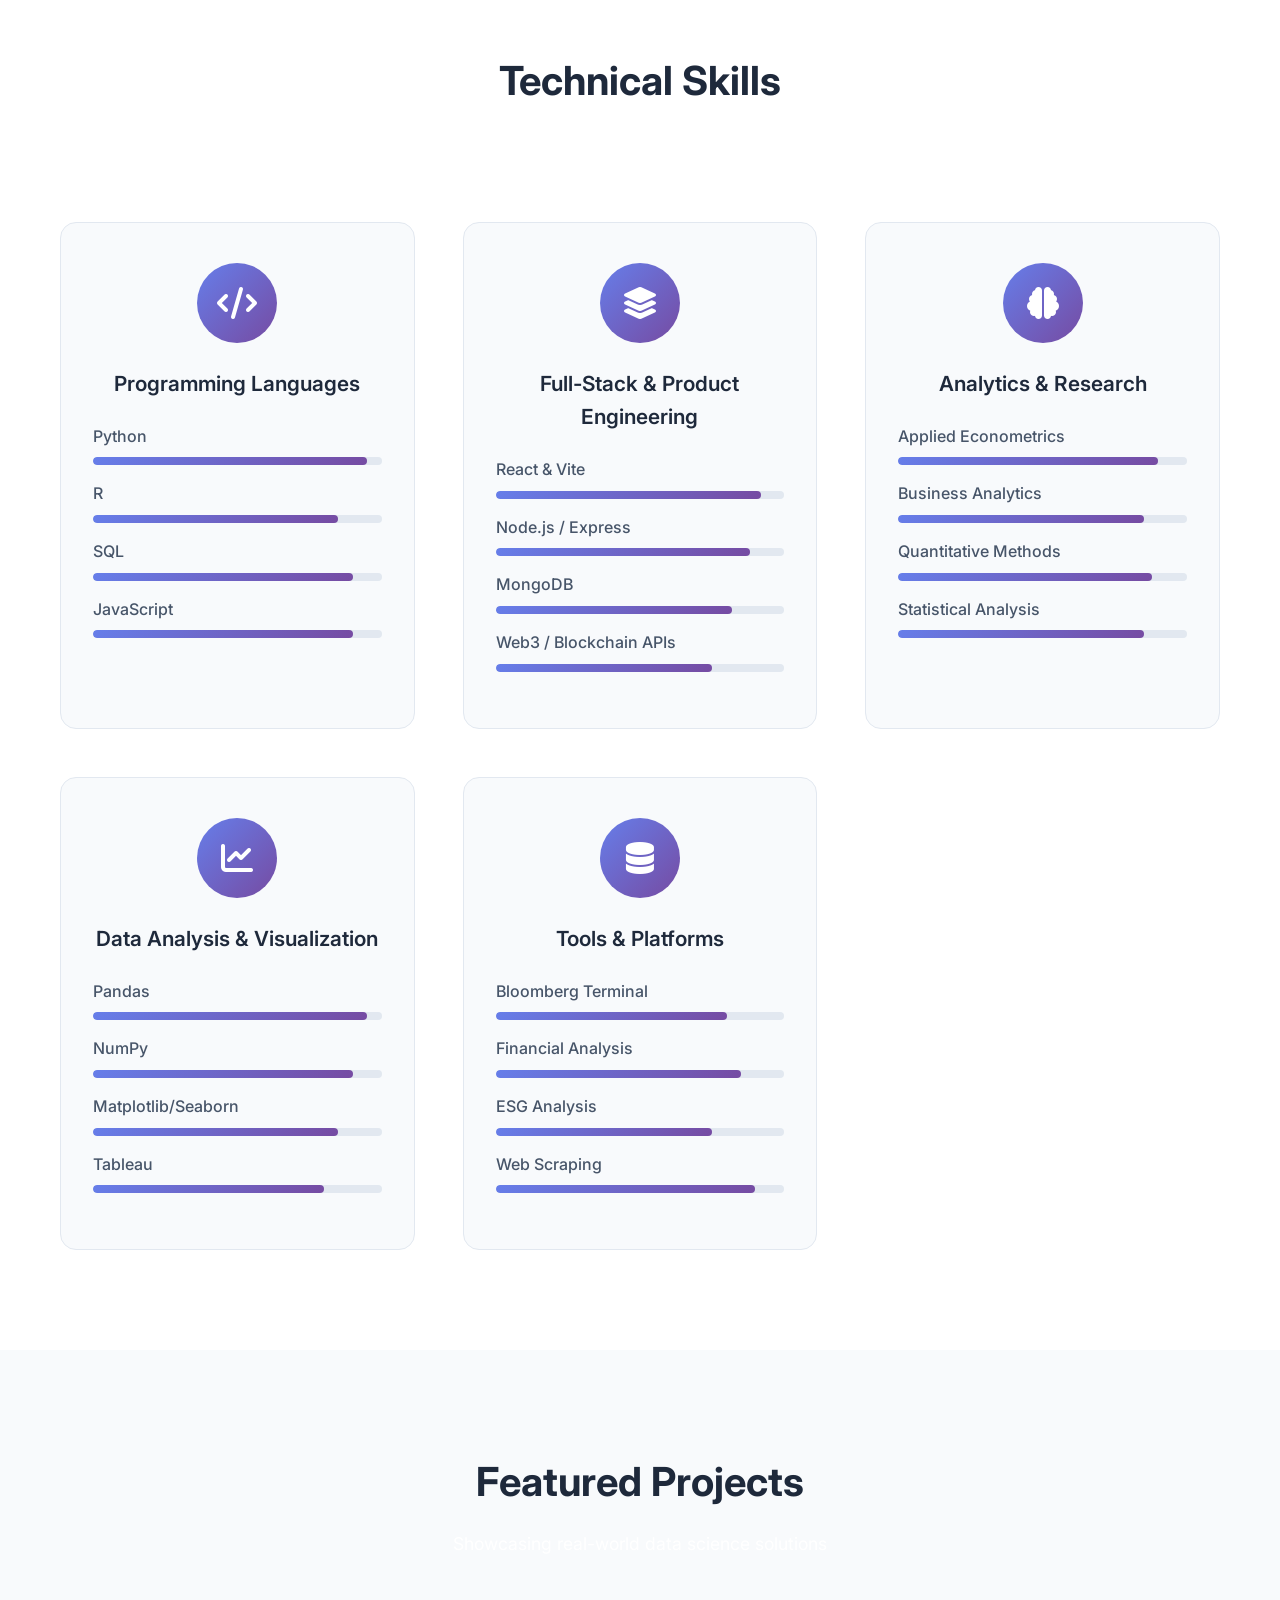
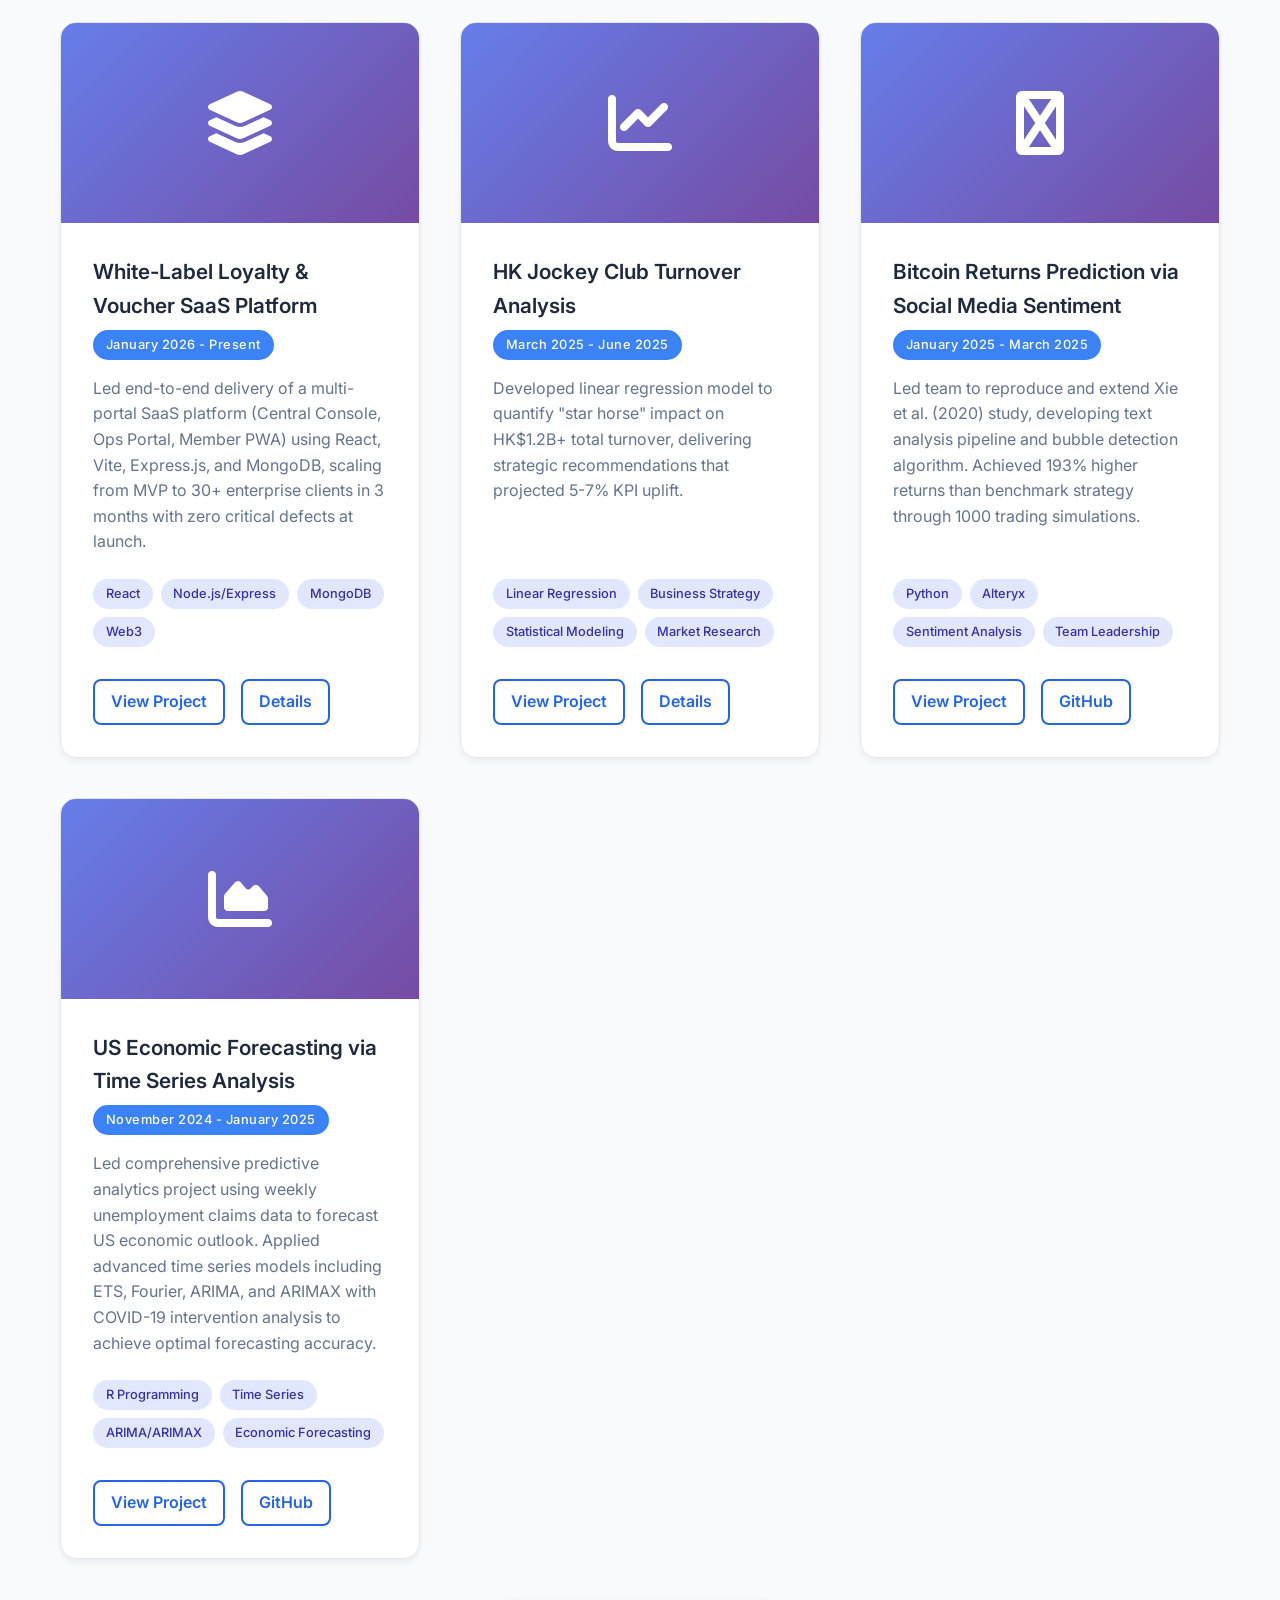
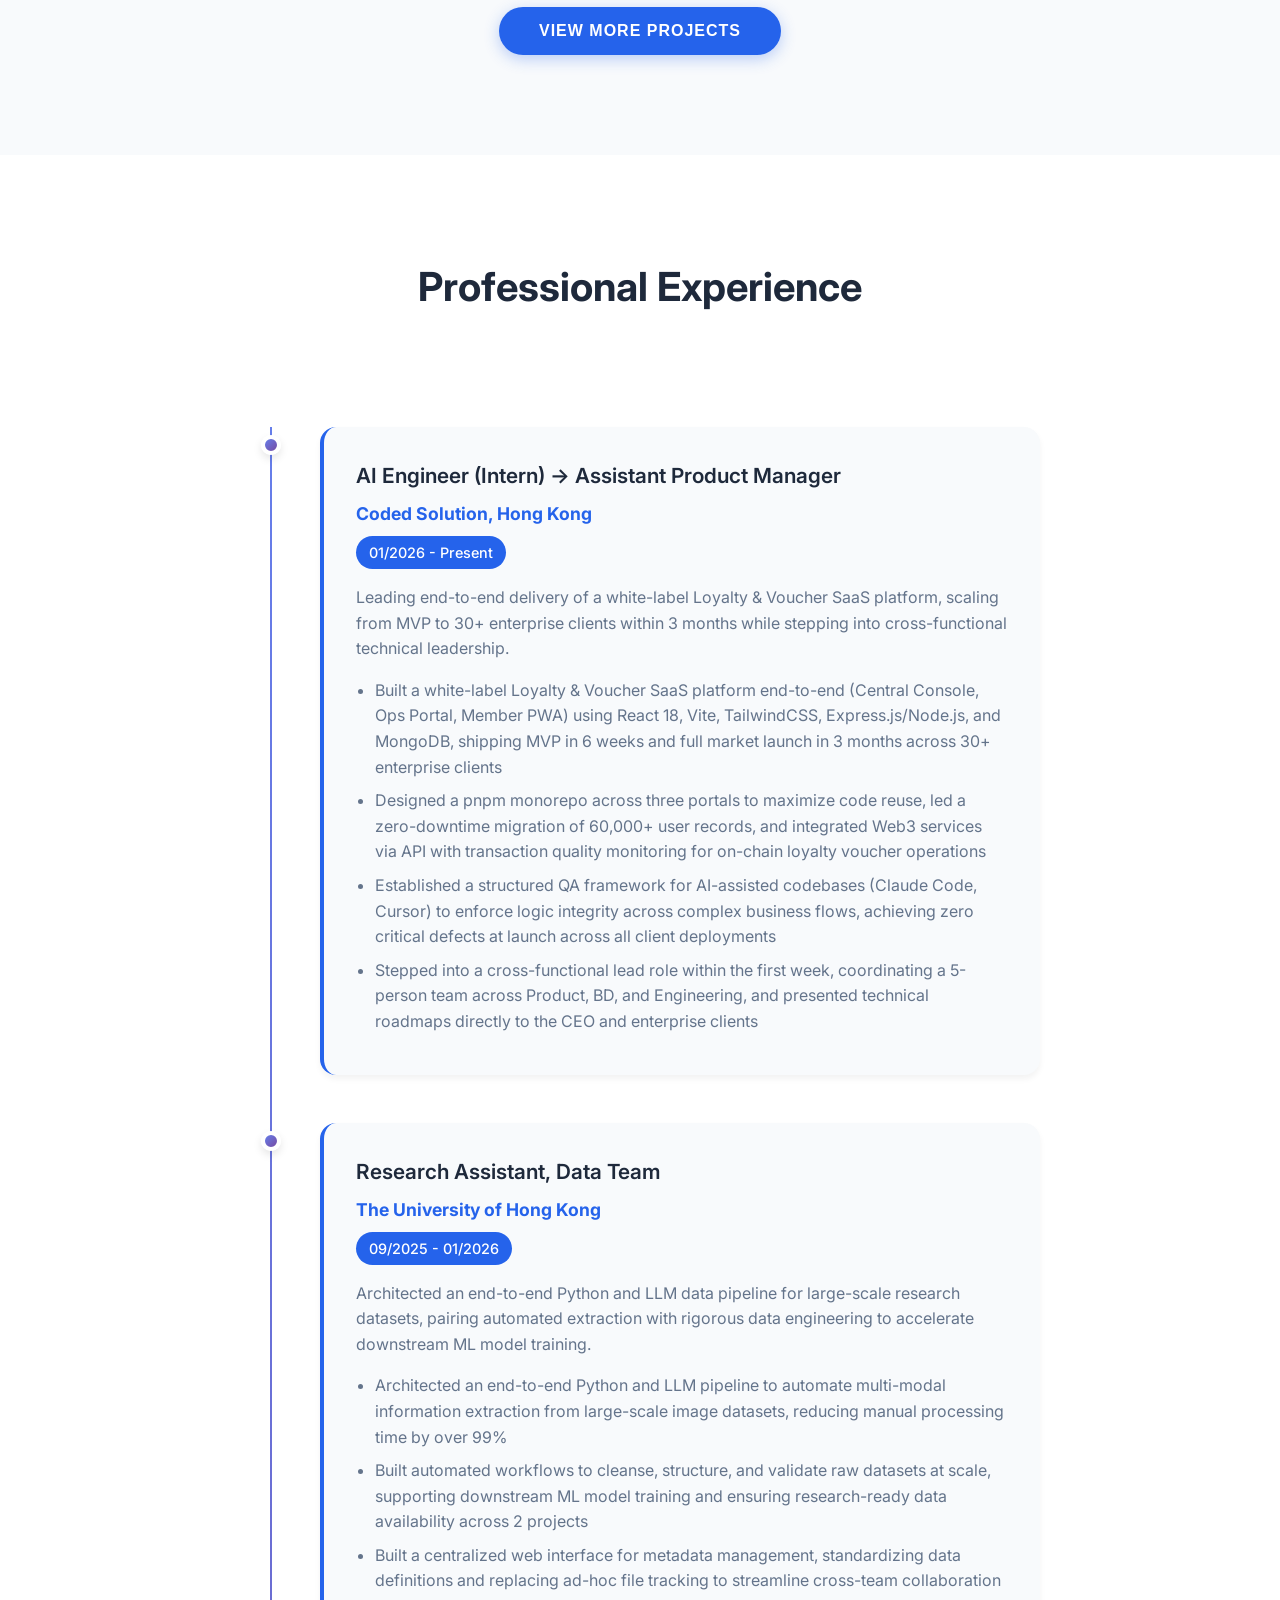
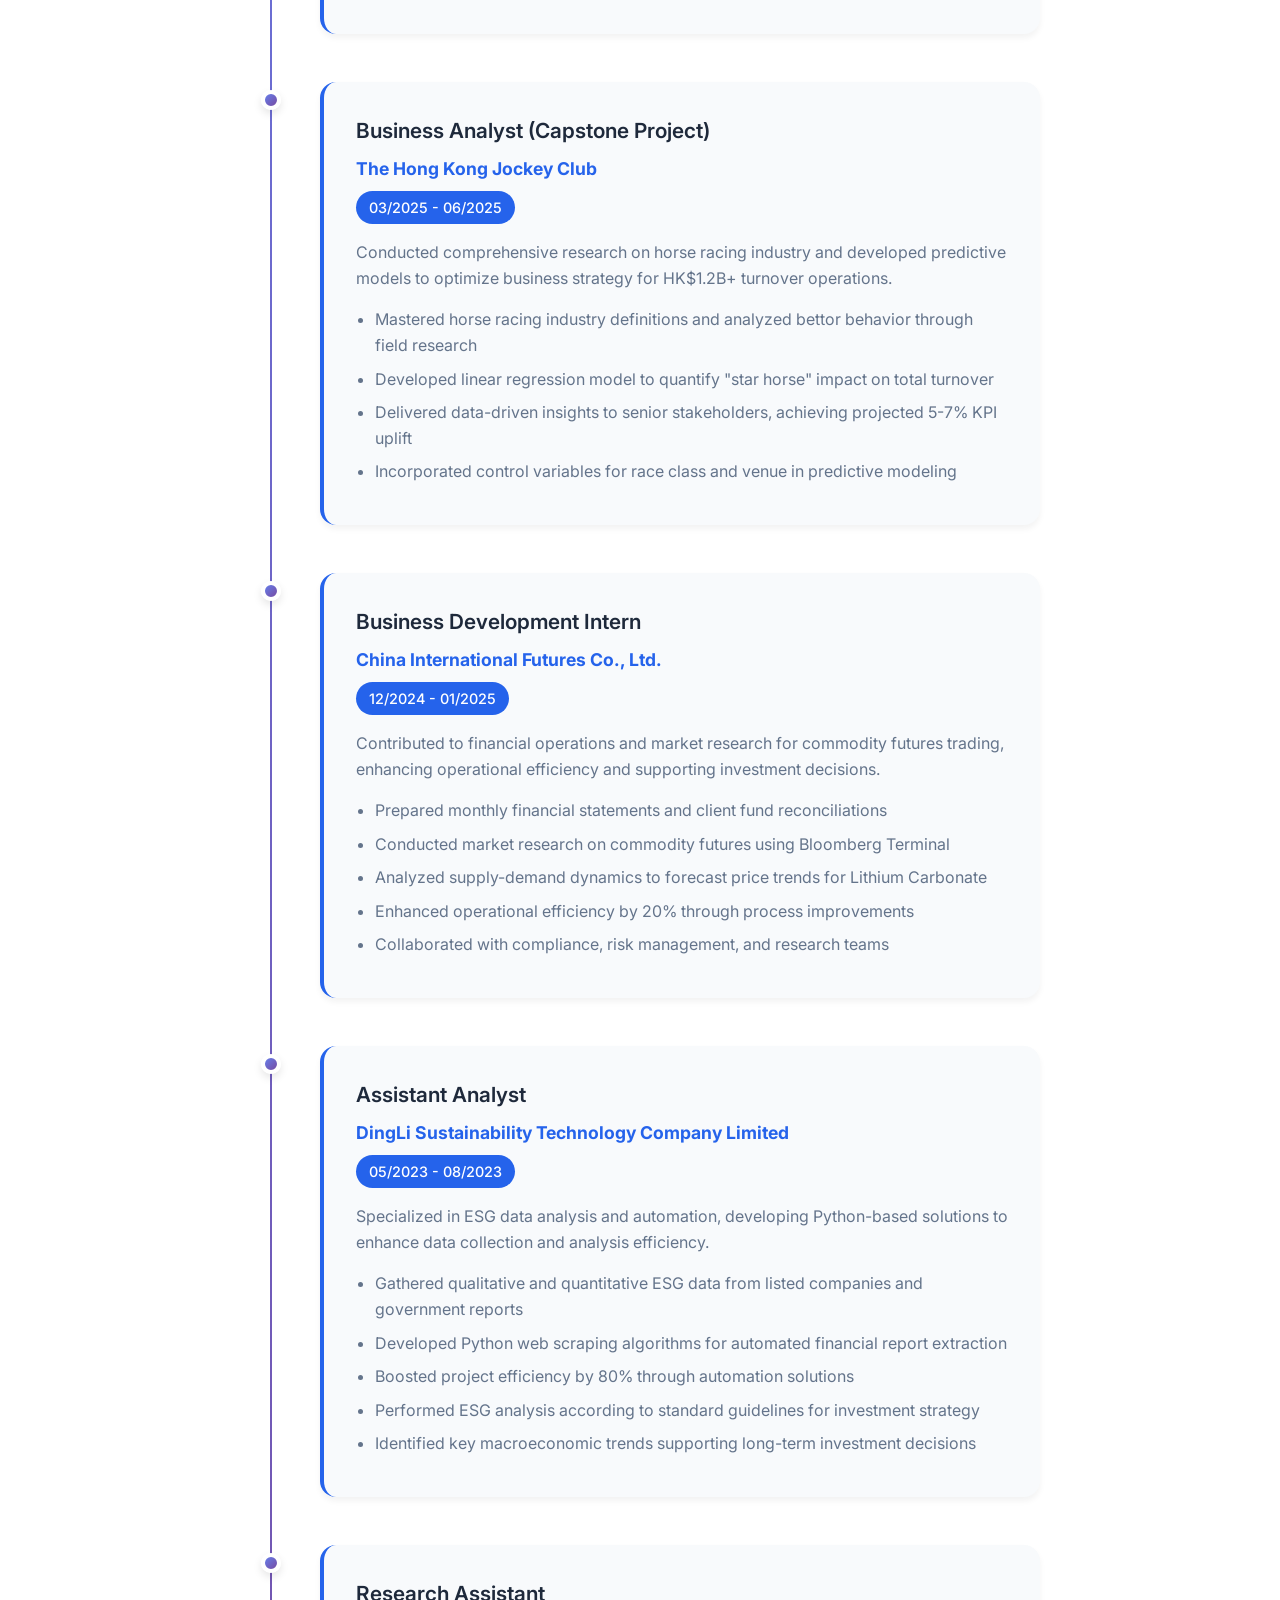
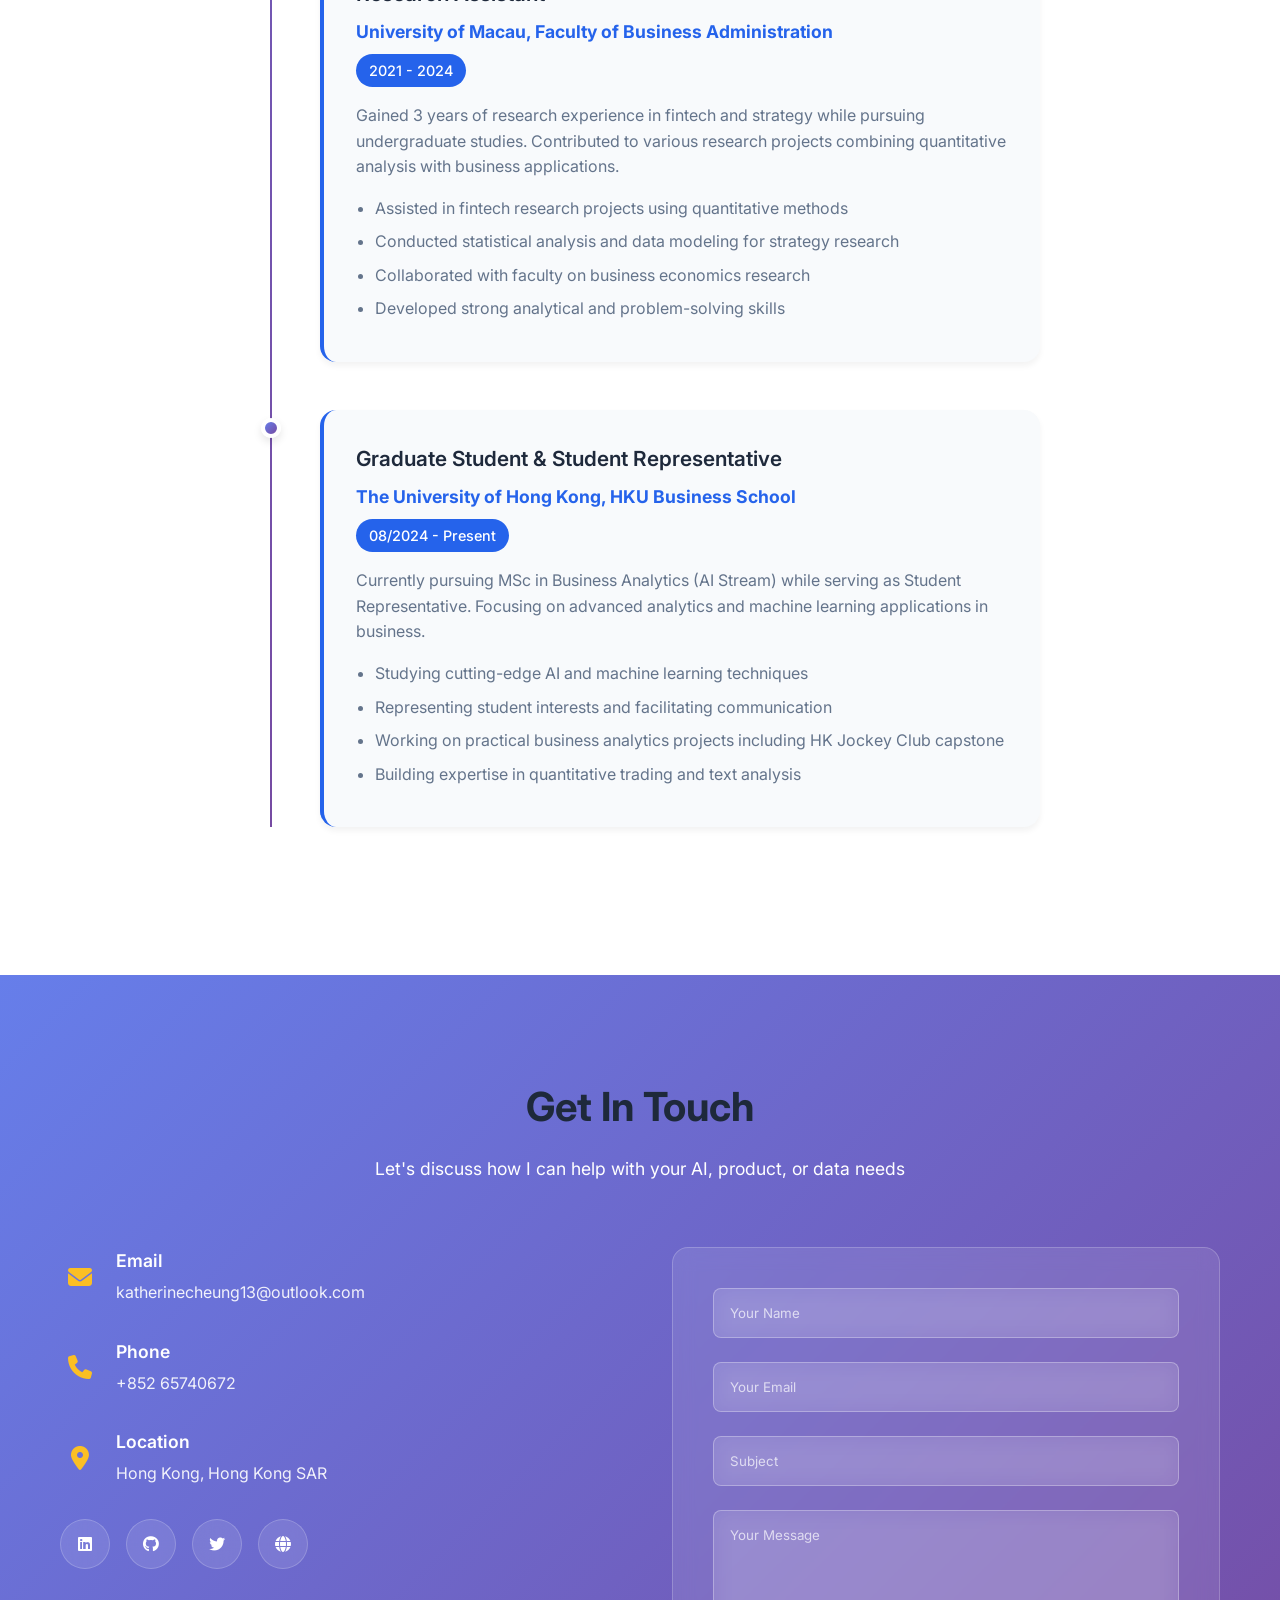
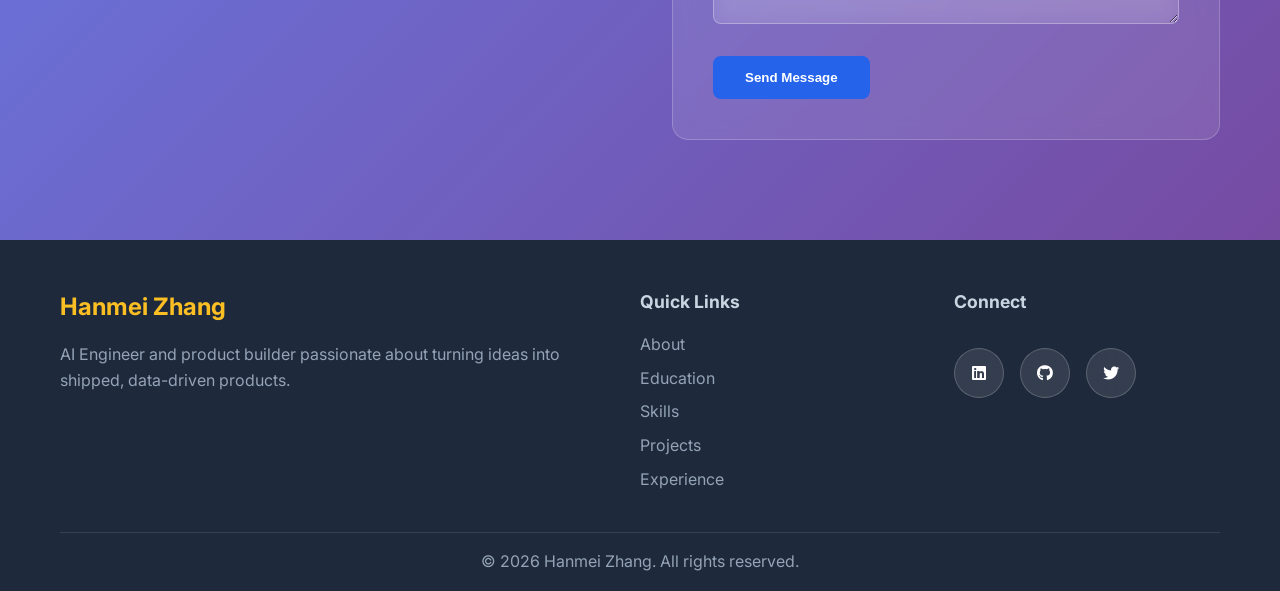
==== commit 0d6b9a64: "Add AI Engineer/APM and HKU research assistant experience; refresh site positioning Update About int" ====
--- a/index.html
+++ b/index.html
@@ -3,7 +3,7 @@
 <head>
     <meta charset="UTF-8">
     <meta name="viewport" content="width=device-width, initial-scale=1.0, maximum-scale=5.0, user-scalable=yes">
-    <title>Hanmei Zhang - Data Scientist</title>
+    <title>Hanmei Zhang - AI Engineer & Product Builder</title>
     <link rel="stylesheet" href="styles.css">
     <link href="https://fonts.googleapis.com/css2?family=Inter:wght@300;400;500;600;700&display=swap" rel="stylesheet">
     <link rel="stylesheet" href="https://cdnjs.cloudflare.com/ajax/libs/font-awesome/6.4.0/css/all.min.css">
@@ -37,11 +37,11 @@
         <div class="hero-container">
             <div class="hero-content">
                 <h1 class="hero-title">Hi, I'm <span class="highlight">Hanmei Zhang</span></h1>
-                <h2 class="hero-subtitle">Business Analytics Graduate Student & Data Enthusiast</h2>
+                <h2 class="hero-subtitle">AI Engineer & Product Builder</h2>
                 <p class="hero-description">
-                    Currently pursuing Master of Science in Business Analytics (AI Stream) at HKU. 
-                    Passionate about transforming complex data into actionable insights using machine learning, 
-                    statistical analysis, and quantitative methods to drive business decisions.
+                    I build AI-powered products end-to-end — from system architecture to client delivery.
+                    MSc in Business Analytics (AI Stream) from HKU, with recent work spanning full-stack
+                    SaaS development, LLM pipeline engineering, and data analytics.
                 </p>
                 <div class="hero-buttons">
                     <a href="#projects" class="btn btn-primary">View My Work</a>
@@ -66,14 +66,20 @@
             <div class="about-content">
                 <div class="about-text">
                     <p>
-                        I'm a passionate graduate student pursuing Master of Science in Business Analytics (AI Stream) 
-                        at The University of Hong Kong. With a strong foundation in business economics and quantitative 
-                        methods, I specialize in applying advanced analytics and machine learning to solve complex business problems.
+                        I build AI-powered products end-to-end — from system architecture to client delivery —
+                        spanning full-stack SaaS development, LLM pipeline engineering, and data analytics across
+                        fintech and research.
                     </p>
                     <p>
-                        My academic journey combines rigorous quantitative training with practical business applications. 
-                        I have 3 years of research assistant experience in fintech & strategy, and I'm committed to 
-                        leveraging data-driven insights to create meaningful business impact.
+                        Recent highlights: leading a white-label SaaS platform from MVP to 30+ enterprise clients in
+                        3 months, building a Python and LLM pipeline that cut manual data processing time by over 99%,
+                        and developing regression models that projected a 5-7% turnover uplift for a major client.
+                    </p>
+                    <p>
+                        I hold an MSc in Business Analytics (AI Stream) from HKU, with research spanning NLP-driven
+                        trading signals and economic forecasting. I'm equally comfortable architecting a system,
+                        owning a roadmap, or presenting to a C-suite stakeholder — and open to connecting with AI,
+                        fintech, and data teams in Hong Kong.
                     </p>
                     <div class="about-stats">
                         <div class="stat">
@@ -81,8 +87,8 @@
                             <p>Undergraduate GPA</p>
                         </div>
                         <div class="stat">
-                            <h3>4+</h3>
-                            <p>Internship Experiences</p>
+                            <h3>6+</h3>
+                            <p>Professional Experiences</p>
                         </div>
                         <div class="stat">
                             <h3>80%</h3>
@@ -110,7 +116,7 @@
                     <div class="education-content">
                         <h3>Master of Science in Business Analytics (AI Stream)</h3>
                         <h4>The University of Hong Kong, HKU Business School</h4>
-                        <span class="education-date">08/2024 - 07/2026 (Expected)</span>
+                        <span class="education-date">08/2024 - 06/2026</span>
                         <span class="education-role">Student Representative</span>
                         <p>Specializing in AI-driven business analytics with focus on machine learning applications in business contexts.</p>
                         <div class="course-tags">
@@ -189,6 +195,38 @@
                         <div class="skill-item">
                             <span>JavaScript</span>
                             <div class="skill-bar">
+                                <div class="skill-progress" data-width="90"></div>
+                            </div>
+                        </div>
+                    </div>
+                </div>
+                <div class="skill-category">
+                    <div class="category-icon">
+                        <i class="fas fa-layer-group"></i>
+                    </div>
+                    <h3>Full-Stack & Product Engineering</h3>
+                    <div class="skill-items">
+                        <div class="skill-item">
+                            <span>React & Vite</span>
+                            <div class="skill-bar">
+                                <div class="skill-progress" data-width="92"></div>
+                            </div>
+                        </div>
+                        <div class="skill-item">
+                            <span>Node.js / Express</span>
+                            <div class="skill-bar">
+                                <div class="skill-progress" data-width="88"></div>
+                            </div>
+                        </div>
+                        <div class="skill-item">
+                            <span>MongoDB</span>
+                            <div class="skill-bar">
+                                <div class="skill-progress" data-width="82"></div>
+                            </div>
+                        </div>
+                        <div class="skill-item">
+                            <span>Web3 / Blockchain APIs</span>
+                            <div class="skill-bar">
                                 <div class="skill-progress" data-width="75"></div>
                             </div>
                         </div>
@@ -302,6 +340,26 @@
                 <p class="section-subtitle">Showcasing real-world data science solutions</p>
             </div>
             <div class="projects-grid">
+                <div class="project-card">
+                    <div class="project-image">
+                        <i class="fas fa-layer-group"></i>
+                    </div>
+                    <div class="project-content">
+                        <h3>White-Label Loyalty & Voucher SaaS Platform</h3>
+                        <span class="project-period">January 2026 - Present</span>
+                        <p>Led end-to-end delivery of a multi-portal SaaS platform (Central Console, Ops Portal, Member PWA) using React, Vite, Express.js, and MongoDB, scaling from MVP to 30+ enterprise clients in 3 months with zero critical defects at launch.</p>
+                        <div class="project-tags">
+                            <span class="tag">React</span>
+                            <span class="tag">Node.js/Express</span>
+                            <span class="tag">MongoDB</span>
+                            <span class="tag">Web3</span>
+                        </div>
+                        <div class="project-links">
+                            <a href="#" class="project-link">View Project</a>
+                            <a href="#" class="project-link">Details</a>
+                        </div>
+                    </div>
+                </div>
                 <div class="project-card">
                     <div class="project-image">
                         <i class="fas fa-chart-line"></i>
@@ -470,7 +528,7 @@
         <div class="container">
             <div class="section-header">
                 <h2 class="section-title">Professional Experience</h2>
-                <p class="section-subtitle">My journey as a data scientist</p>
+                <p class="section-subtitle">My journey building AI-powered products and data-driven solutions</p>
             </div>
             <div class="timeline" id="timelineContainer">
                 <!-- Populated automatically from data/experience.json by experience-loader.js -->
@@ -483,7 +541,7 @@
         <div class="container">
             <div class="section-header">
                 <h2 class="section-title">Get In Touch</h2>
-                <p class="section-subtitle">Let's discuss how I can help with your data science needs</p>
+                <p class="section-subtitle">Let's discuss how I can help with your AI, product, or data needs</p>
             </div>
             <div class="contact-content">
                 <div class="contact-info">
@@ -540,7 +598,7 @@
             <div class="footer-content">
                 <div class="footer-section">
                     <h3>Hanmei Zhang</h3>
-                    <p>Data Scientist passionate about turning data into insights and driving business value through analytics.</p>
+                    <p>AI Engineer and product builder passionate about turning ideas into shipped, data-driven products.</p>
                 </div>
                 <div class="footer-section">
                     <h4>Quick Links</h4>
@@ -562,7 +620,7 @@
                 </div>
             </div>
             <div class="footer-bottom">
-                <p>&copy; 2024 Hanmei Zhang. All rights reserved.</p>
+                <p>&copy; 2026 Hanmei Zhang. All rights reserved.</p>
             </div>
         </div>
     </footer>
